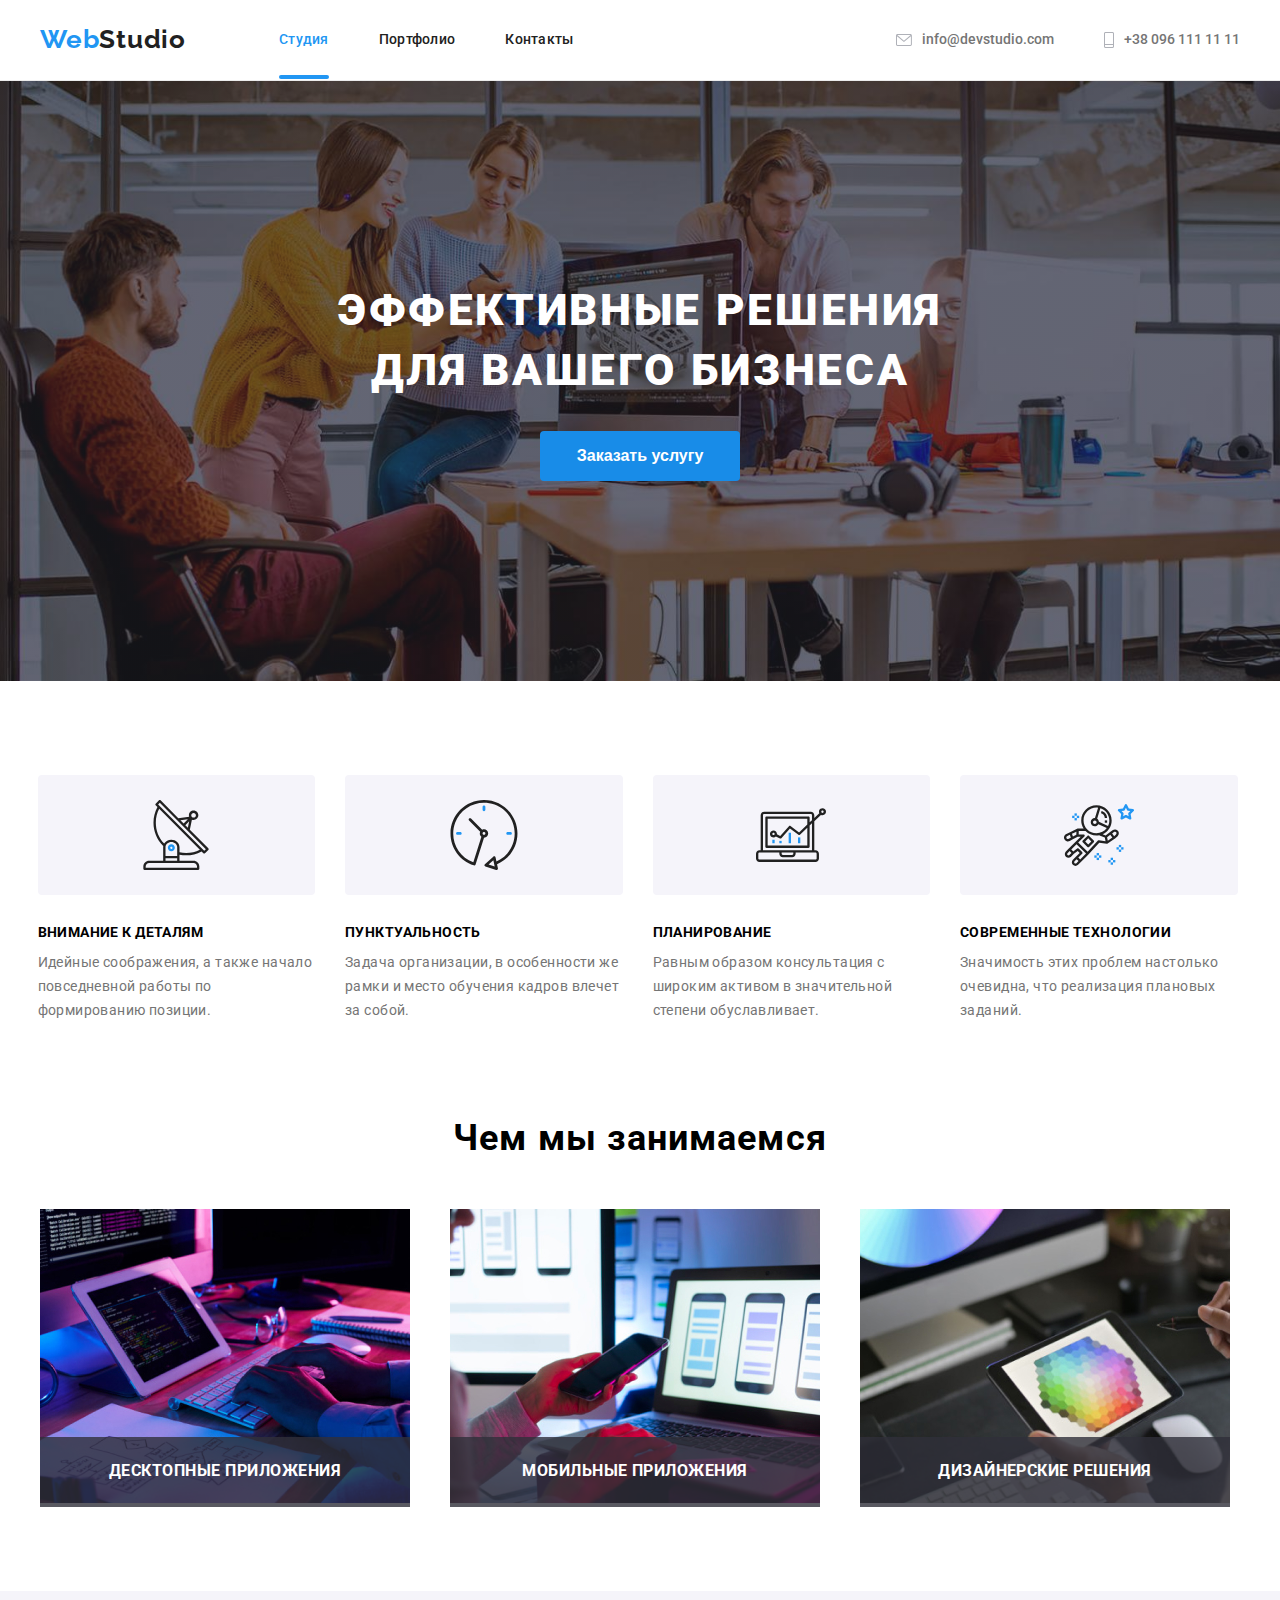
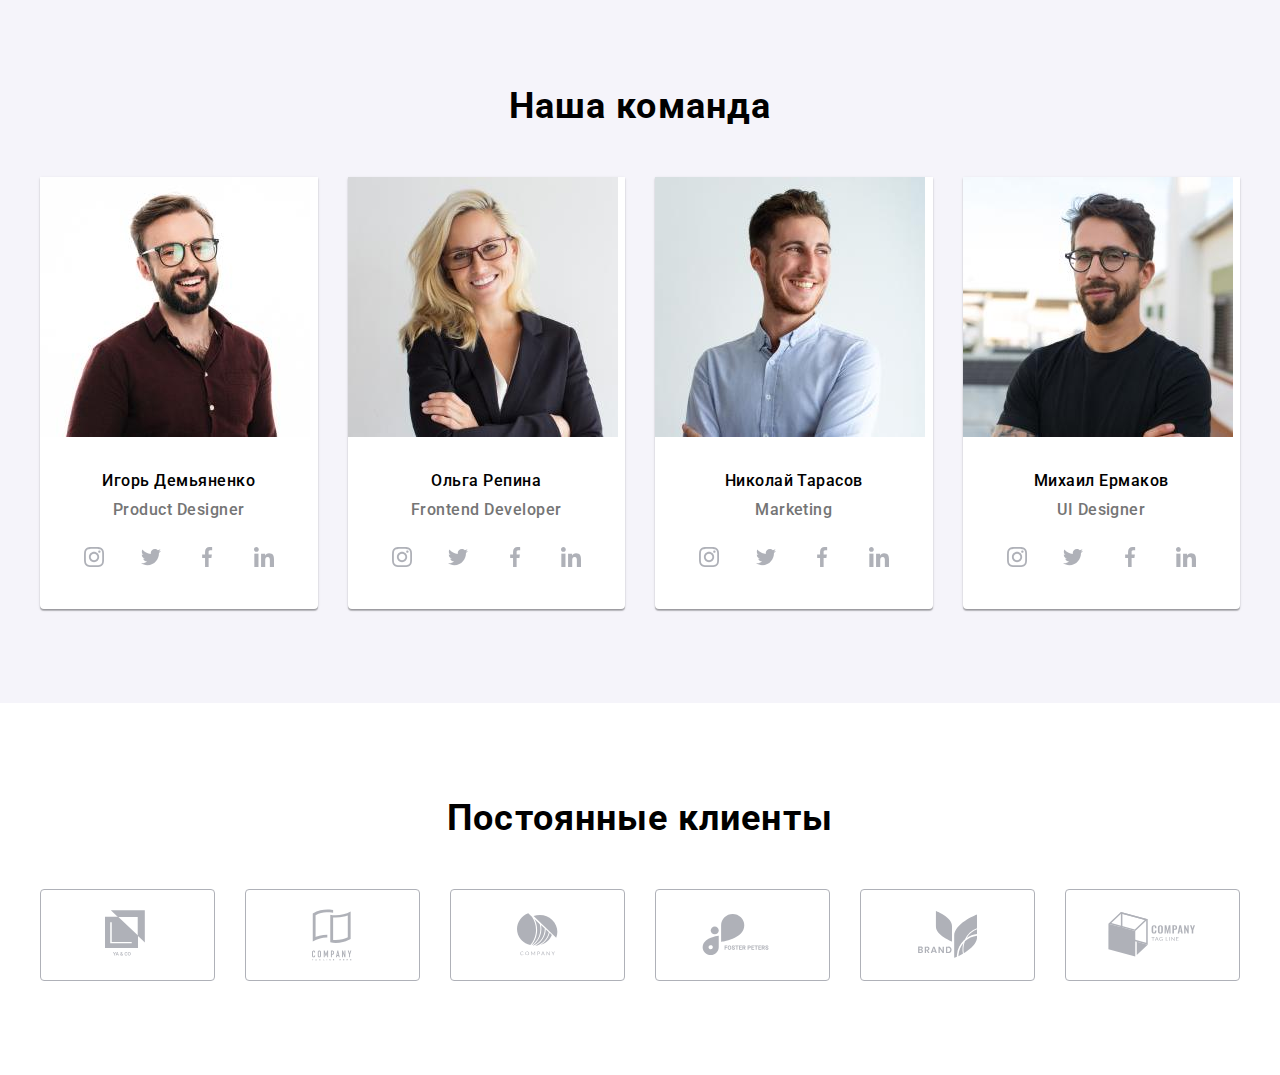
==== index.html @ 423fec13 "not lose what have done" ====
<!DOCTYPE html>
<html lang="ru">
<head>
    <meta charset="UTF-8">
    <meta http-equiv="X-UA-Compatible" content="IE=edge">
    <meta name="viewport" content="width=>, initial-scale=1.0">
    <link rel="preconnect" href="https://fonts.gstatic.com">
    <link href="https://fonts.googleapis.com/css2?family=Raleway:wght@700&family=Roboto:wght@400;500;700;900&display=swap" rel="stylesheet">
    <link rel="stylesheet" href="https://cdnjs.cloudflare.com/ajax/libs/modern-normalize/1.0.0/modern-normalize.min.css" integrity="sha512-ISS7cAi1PEhQ8jnbJpJZMd29NlhNj4AWYyLOSp2CE/CsHxTCu+r+t0D2yoJudVrd0/8fTVPUVDzY5Tvli75u/g==" crossorigin="anonymous" />
    <link rel="stylesheet" href="https://cdnjs.cloudflare.com/ajax/libs/animate.css/4.1.1/animate.min.css" />
    <link rel="stylesheet" href="./css/main.min.css">
    <title>Вебстудия</title>
</head>
<body>

    <!-- HEADER -->
    <header class="header">
        <div class="container">
        <nav class="navigation">
            <a lang="en" href="/" class="link navigation__logo animate__fadeInTopLeft">Web<span class="navigation__logo--header">Studio</span></a>
            <ul class="site-nav list">
        <li class="site-nav__item list"><a class="site-nav__link link site-nav__current" href="/index.html">Студия</a></li>
        <li class="site-nav__item list"><a class="site-nav__link link" href="./portfolio.html">Портфолио</a></li>
        <li class="site-nav__item list"><a class="site-nav__link link" href="/contacts">Контакты</a></li>
    </ul>

            <ul class="contact-nav">
            <li class="contact-nav__item list">
            <a class="contact-nav__link link" href="mailto:info@devstudio.com">
                <svg class="contact-nav__icon" width="16" height="12">
                    <use href="./images/sprite.svg#icon-envelope">
                    </use>
                </svg>
                info@devstudio.com</a>
        </li>
        <li class="contact-nav__item list">
            <a class="contact-nav__link link" href="tel:+380961111111">
                <svg class="contact-nav__icon" width="10px" height="16px">
                    <use href="./images/sprite.svg#icon-Vector">
                    </use>
                </svg>
                +38 096 111 11 11</a>
        </li>
    </ul>
    </nav>

<button type="button" class="burger-btn" data-menu-button>
    <svg class="burger-icon">
        <use href="./images/sprite.svg#icon-menu">
        </use>
    </svg>
</button>

    </div>
    <div class="mobile-menu" data-menu>
        <button type="button" class="mobile-menu__close-btn" data-menu-close>
            <svg class="mobile-menu__close-icon">
                <use href="./images/sprite.svg#icon-close">
                </use>
            </svg>
        </button>
        <ul class="mobile-menu__list list">
            <li class="mobile-menu__item">
                <a href="" class="mobile-menu__link link">Студия</a>
            </li>
            <li class="mobile-menu__item">
                <a href="" class="mobile-menu__link link">Портфолио</a>
            </li>
            <li class="mobile-menu__item">
                <a href="" class="mobile-menu__link link">Контакты</a>
            </li>     
        </ul>
    </div>
    </header>
    <!-- ==========END HEADER========== -->

<!-- MAIN SECTION -->
<main>
    <!-- HERO -->
    <section class="hero">
        <div class="container">
        <h1 class="hero__title">Эффективные решения для Вашего бизнеса</h1>
        <button type="button" class="button" data-modal-open>Заказать услугу</button>
    </div>
    </section>

        <!-- About -->
        <section class="about">
            <div class=container>
            <h2 class="visually-hidden">Наши преимущества</h2>
            <ul class="card-set list">
<li class="card-set__item">
    <div class="thumb">
        <svg width="70" height="70">
            <use href="./images/sprite.svg#icon-antenna-1"></use>
        </svg>
    </div>
                <h3 class="card-set__title">Внимание к деталям</h3>
                <p  class="card-set__text">Идейные соображения, а также начало повседневной работы по формированию позиции.</p>
</li>
<li class="card-set__item">
    <div class="thumb">
        <svg width="70" height="70">
            <use href="./images/sprite.svg#icon-clock-1"></use>
        </svg>
    </div>
    <h3 class="card-set__title">Пунктуальность</h3>
    <p  class="card-set__text">Задача организации, в особенности же рамки и место обучения кадров влечет за собой.</p>
</li>
<li class="card-set__item">
    <div class="thumb">
        <svg width="70" height="70">
            <use href="./images/sprite.svg#icon-diagram-1"></use>
        </svg>
    </div>
    <h3 class="card-set__title">Планирование</h3>
    <p  class="card-set__text">Равным образом консультация с широким активом в значительной степени обуславливает.</p>
</li>
<li class="card-set__item">
    <div class="thumb">
        <svg width="70" height="70">
            <use href="./images/sprite.svg#icon-astronaut-1"></use>
        </svg>
    </div>
    <h3 class="card-set__title">Современные технологии</h3>
    <p  class="card-set__text">Значимость этих проблем настолько очевидна, что реализация плановых заданий.</p>
</li>
            </ul>
            </div>
        </section>

<!-- OCCUPATIONS -->

        <section class="occupations">
            <div class="container">
            <h2 class="container__title">Чем мы занимаемся</h2>

            <ul class="card-set list">
                <li class="card-set__item--primary">
                    <div class="product-thumb">
            <img src="images/occupations/1.jpg" alt="Работа на клавиатуре" width ="370" height="294">
            <div class="lable">
            <h3 class="lable__title--job">десктопные приложения</h3>
        </div>    
        </div>
            </li>
            <li class="card-set__item--primary">
                <div class="product-thumb">
            <img src="images/occupations/2.jpg" alt="Работа с телефоном" width ="370" height="294">
            <div class="lable">
                <h3 class="lable__title--job">мобильные приложения</h3>
            </div>
            </div>
        </li>
            <li class="card-set__item--primary">
                <div class="product-thumb">
            <img src="images/occupations/3.jpg" alt="Работа на планшете" width ="370" height="294">
        <div class="lable">
            <h3 class="lable__title--job">дизайнерские решения</h3>
        </div>
        </div>
        </li>
                </ul>
                </div>
        </section>

        <section class="team">
            <div class="container team__container">
            <h2 class="container__title">Наша команда</h2>
            <ul class="card-set list">
                <li class="card-set__item card-set__item--direction">
                    <div class="card-image">
                    <picture>
                        <source srcset="./images/team/d_demyanenko@1x.jpg 1x,
                                         ./images/team/d_demyanenko@2x.jpg 2x"
                                         media="(min-width: 1200px)"/>
                        <source srcset="./images/team/t_demyanenko@1x.jpg 1x,
                                        ./images/team/t_demyanenko@2x.jpg 2x"
                                        media="(min-width: 768px)"/>
                        <source srcset="./images/team/m_demyanenko@1x.jpg 1x,
                        ./images/team/m_demyanenko@2x.jpg 2x"
                        media="(min-width: 480px)"/>
                        <img src="./images/team/m_demyanenko@1x.jpg" alt="Фото Игоря">
                        </picture>
                    </div>
                    <div class="name-card">
                    <h3 class="name-card__title">Игорь Демьяненко</h3>
                    <p class="name-card__text" lang="en">Product Designer</p>
                    <ul class="name-card__icons list">
                        <li class="link">
                            <a class="name-card__icon-link" href="">
                                <svg width="20" height="20">
                                    <use href="./images/sprite.svg#icon-instagram-2"></use>
                                </svg>
                            </a>
                        </li>
                        <li class="link">
                            <a class="name-card__icon-link" href="">
                                <svg width="20" height="20">
                                    <use href="./images/sprite.svg#icon-twitter-1"></use>
                                </svg>
                            </a>
                        </li>
                        <li class="link">
                            <a class="name-card__icon-link" href="">
                                <svg width="20" height="20">
                                    <use href="./images/sprite.svg#icon-facebook-1"></use>
                                </svg>
                            </a>
                        </li>
                        <li class="link">
                            <a class="name-card__icon-link" href="">
                                <svg width="20" height="20">
                                    <use href="./images/sprite.svg#icon-linkedin-1"></use>
                                </svg>
                            </a>
                        </li>
                    </ul>
                </div>
                </li>
                <li class="card-set__item card-set__item--direction">
                    <div class="card-image">
                        <picture>
                            <source srcset="./images/team/d_repina@1x.jpg 1x,
                                            ./images/team/d_repina@2x.jpg 2x"
                                            media="(min-width: 1200px)" />
                            <source srcset="./images/team/t_repina@1x.jpg 1x,
                                            ./images/team/t_repina@2x.jpg 2x"
                                            media="(min-width: 768px)" />
                            <source srcset="./images/team/m_repina@1x.jpg 1x,
                                            ./images/team/m_repina@2x.jpg 2x"
                                            media="(min-width: 480px)" />
                            <img src="./images/team/m_repina@1x.jpg" alt="Фото Ольги">
                        </picture>
                    </div>
                    <div class="name-card">
                    <h3 class="name-card__title">Ольга Репина</h3>
                    <p class="name-card__text" lang="en">Frontend Developer</p>
                    <ul class="name-card__icons list">
                        <li class="link">
                            <a class="name-card__icon-link" href="">
                                <svg width="20" height="20">
                                    <use href="./images/sprite.svg#icon-instagram-2"></use>
                                </svg>
                            </a>
                        </li>
                        <li class="link">
                            <a class="name-card__icon-link" href="">
                                <svg width="20" height="20">
                                    <use href="./images/sprite.svg#icon-twitter-1"></use>
                                </svg>
                            </a>
                        </li>
                        <li class="link">
                            <a class="name-card__icon-link" href="">
                                <svg width="20" height="20">
                                    <use href="./images/sprite.svg#icon-facebook-1"></use>
                                </svg>
                            </a>
                        </li>
                        <li class="link">
                            <a class="name-card__icon-link" href="">
                                <svg width="20" height="20">
                                    <use href="./images/sprite.svg#icon-linkedin-1"></use>
                                </svg>
                            </a>
                        </li>
                    </ul>
                </div>
                
                </li>
                <li class="card-set__item--direction">
                    <div class="card-image">
                        <picture>
                            <source srcset="./images/team/d_tarasov@1x.jpg 1x,
                                            ./images/team/d_tarasov@2x.jpg 2x" media="(min-width: 1200px)" />
                            <source srcset="./images/team/t_tarasov@1x.jpg 1x,
                                            ./images/team/t_tarasov@2x.jpg 2x" media="(min-width: 768px)" />
                            <source srcset="./images/team/m_tarasov@1x.jpg 1x,
                                            ./images/team/m_tarasov@2x.jpg 2x" media="(min-width: 480px)" />
                            <img src="./images/team/m_tarasov@1x.jpg" alt="Фото Игоря">
                        </picture>
                    </div>
                    <div class="name-card">
                    <h3 class="name-card__title">Николай Тарасов</h3>
                    <p class="name-card__text" lang="en">Marketing</p>
                    <ul class="name-card__icons list">
                        <li class="link">
                            <a class="name-card__icon-link" href="">
                                <svg width="20" height="20">
                                    <use href="./images/sprite.svg#icon-instagram-2"></use>
                                </svg>
                            </a>
                        </li>
                        <li class="link">
                            <a class="name-card__icon-link" href="">
                                <svg width="20" height="20">
                                    <use href="./images/sprite.svg#icon-twitter-1"></use>
                                </svg>
                            </a>
                        </li>
                        <li class="link">
                            <a class="name-card__icon-link" href="">
                                <svg width="20" height="20">
                                    <use href="./images/sprite.svg#icon-facebook-1"></use>
                                </svg>
                            </a>
                        </li>
                        <li class="link">
                            <a class="name-card__icon-link" href="">
                                <svg width="20" height="20">
                                    <use href="./images/sprite.svg#icon-linkedin-1"></use>
                                </svg>
                            </a>
                        </li>
                    </ul>
                </div>
                </li>
                <li class="card-set__item--direction">
                    <div class="card-image">
                        <picture>
                            <source srcset="./images/team/d_yermakov@1x.jpg 1x,
                                            ./images/team/d_yermakov@2x.jpg 2x" media="(min-width: 1200px)" />
                            <source srcset="./images/team/t_yermakov@1x.jpg 1x,
                                            ./images/team/t_yermakov@2x.jpg 2x" media="(min-width: 768px)" />
                            <source srcset="./images/team/m_yermakov@1x.jpg 1x,
                                            ./images/team/m_yermakov@2x.jpg 2x" media="(min-width: 480px)" />
                            <img src="./images/team/m_yermakov@1x.jpg" alt="Фото Игоря">
                        </picture>
                    </div>
                    <div class="name-card">
                    <h3 class="name-card__title">Михаил Ермаков</h3>
                    <p class="name-card__text" lang="en">UI Designer</p>
                    <ul class="name-card__icons list">
                        <li class="link">
                            <a class="name-card__icon-link" href="">
                                <svg width="20" height="20">
                                    <use href="./images/sprite.svg#icon-instagram-2"></use>
                                </svg>
                            </a>
                        </li>
                        <li class="link">
                            <a class="name-card__icon-link" href="">
                                <svg width="20" height="20">
                                    <use href="./images/sprite.svg#icon-twitter-1"></use>
                                </svg>
                            </a>
                        </li>
                        <li class="link">
                            <a class="name-card__icon-link" href="">
                                <svg width="20" height="20">
                                    <use href="./images/sprite.svg#icon-facebook-1"></use>
                                </svg>
                            </a>
                        </li>
                        <li class="link">
                            <a class="name-card__icon-link" href="">
                                <svg width="20" height="20">
                                    <use href="./images/sprite.svg#icon-linkedin-1"></use>
                                </svg>
                            </a>
                        </li>
                    </ul>
                </div>
                </li>
            </ul>
            </div>
        </section>

<!-- Постоянные клиенты -->
<section class="clients">
    <div class="container clients__container">
        <h2 class="container__title">Постоянные клиенты</h2>
        <ul class="card-set">
            <li class="card-set__clients-item list">
                <a class="card-set__icon-link link" href="">
                    <svg width="44" height="49">
                        <use href="./images/sprite.svg#icon-logo-1"></use>
                    </svg>
                </a>
            </li>
            <li class="card-set__clients-item list">
                <a class="card-set__icon-link link" href="">
                    <svg width="40" height="52">
                        <use href="./images/sprite.svg#icon-logo-2"></use>
                    </svg>
                </a>
            </li>
            <li class="card-set__clients-item list">
                <a class="card-set__icon-link link" href="">
                    <svg width="41" height="43">
                        <use href="./images/sprite.svg#icon-logo-3"></use>
                    </svg>
                </a>
            </li>
            <li class="card-set__clients-item list">
                <a class="card-set__icon-link link" href="">
                    <svg width="80" height="42">
                        <use href="./images/sprite.svg#icon-logo-4"></use>
                    </svg>
                </a>
            </li>
            <li class="card-set__clients-item list">
                <a class="card-set__icon-link link" href="">
                    <svg width="59" height="47">
                        <use href="./images/sprite.svg#icon-logo-5"></use>
                    </svg>
                </a>
            </li>
            <li class="card-set__clients-item list">
                <a class="card-set__icon-link link" href="">
                    <svg width="88" height="45">
                        <use href="./images/sprite.svg#icon-logo-6"></use>
                    </svg>
                </a>
            </li>
        </ul>
    </div>
</section>
</main>

<!-- <footer class="footer">
    <div class="container footer__container">
    <div class="footer__div">
    <a href="/" class="footer__logo link">Web<span class="footer__logo--accent">Studio</span></a>
    <address>
        <ul class="adress list">
    <li class=adress__item><a class="link adress__maps" href="https://goo.gl/maps/EXt77zxLW6M5btKt6" target="_blank" rel="noopener noreferrer">г. Киев, пр-т Леси Украинки, 26</a></li>
    <li class=adress__item><a class="link adress__link" href="mailto:info@devstudio.com">info@devstudio.com</a></li>
    <li class=adress__item><a class="link adress__link" href="tel:+380961111111">+38 096 111 11 11</a></li>
        </ul>
    </address>
</div>
<div class="footer-join">
    <h3 class="footer__text">Присоединяйтесь</h3>
    <ul class="footer-social list">
        <li class="footer-social__item link">
            <a class="footer-social__icon-link" href="">
                <svg width="20" height="20">
                    <use href="./images/sprite.svg#icon-instagram-2"></use>
                </svg>
            </a>
        </li>
        <li class="footer-social__item link">
            <a class="footer-social__icon-link" href="">
                <svg width="20" height="20">
                    <use href="./images/sprite.svg#icon-twitter-1"></use>
                </svg>
            </a>
        </li>
        <li class="footer-social__item link">
            <a class="footer-social__icon-link" href="">
                <svg width="20" height="20">
                    <use href="./images/sprite.svg#icon-facebook-1"></use>
                </svg>
            </a>
        </li>
        <li class="footer-social__item link">
            <a class="footer-social__icon-link" href="">
                <svg width="20" height="20">
                    <use href="./images/sprite.svg#icon-linkedin-1"></use>
                </svg>
            </a>
        </li>
    </ul>
</div>

<div class="sign">
    <h3 class="footer__text">Подпишитесь на рассылку</h3>
    <form class="form sign-form">
        <label class="sub-label">
        <input class="sub-label__input-footer" type="email" name="mail" id="mail" placeholder="E-mail">
        </label>
        <button type="submit" class="button button--sign">Подписаться
            <svg width="24" height="24" class="button__icon-send">
                <use href="./images/sprite.svg#icon-icon-send"></use>
            </svg>
        </button>
    </form>
</div>
</div>
</footer> -->

<!-- ФОРМА -->
<!-- <div class="backdrop is-hidden" data-modal>
    <div class="modal">
                            <button type="button" class="modal-close-btn" data-modal-close>
                <svg width="18" height="26">
                    <use href="./images/sprite.svg#icon-close-black-18dp-2-1"></use>
                </svg>
            </button>
        <form class="form js-order-form">
            <div class="contact-model">
            <h3 class="contact-model__title">Оставьте свои данные, мы вам перезвоним</h3>
            <div class="form-field">
                <label for="name" class="form-label">Имя</label>
                <div class="form-rel">
                    <input class="form-rel__input" type="text" name="name" id="name" autofocus required minlength="2" />
                    <svg class="form-rel__icon-label" width="18" height="18">
                        <use href="./images/sprite.svg#icon-person-black-18dp-1"></use>
                    </svg>
                </div>
            </div>
        
            <div class="form-field">
            <label for="tel" class="form-label">Телефон</label>
            <div class="form-rel">
                <input class="form-rel__input" type="tel" name="tel" id="tel" required
                    pattern="[0-9]{3} [0-9]{3} [0-9]{2} [0-9]{2}" title="012 123 12 12" />
                <svg class="form-rel__icon-label" width="18" height="18">
                    <use href="./images/sprite.svg#icon-phone-black-18dp-1"></use>
                </svg>
            </div>
            </div>

            <div class="form-field">
            <label for="email" class="form-label">Почта</label>
            <div class="form-rel">
                <input class="form-rel__input" type="email" name="mail" id="email" required />
                <svg class="form-rel__icon-label" width="18" height="18">
                    <use href="./images/sprite.svg#icon-email-black-18dp-1"></use>
                </svg>
            </div>
            </div>
        
        <div class="form-field">
            <label class="form-label" for="comment">Комментарий</label>
        <textarea class="form-field__comment" name="comment" id="comment" placeholder="Введите текст"></textarea>
        </div>
            </div>

            <div class="form-field">
    <label class="agreement-label" for="policy">
        <input class="agreement-label__checkbox" type="checkbox" name="policy" id="policy" value="conditions" />
        <span class="agreement-label__check-icon"></span>
        Соглашаюсь с рассылкой и принимаю
        <span class="contract">
            <a href="" class="contract-link">Условия договора</a></span>
    </label>
        </div>

            <button type="submit" class="button--send">Отправить</button>
                </form>
            </div>
</div>
<script src="./js/modal.js"></script> -->
<script src="./js/mobile-menu.js"></script>
</body>
</html>
---- css/main.min.css ----
:root{--main-font: 'Roboto', sans-serif;--secondary-font: 'Raleway', sans-serif;--accent-color: rgba(33, 150, 243, 1);--title-color: rgba(33, 33, 33, 1);--text-color: rgba(117, 117, 117, 1);--button-color: #188ce8;--background-color: #ffffff;--hero-color: #2f303a;--team-color: #f5f4fa;--footer-contakts-color: rgba(255, 255, 255, 0.6);--icons-main-color: #afb1b8;--active-color: #2196f3;--card-shadow: 0px 1px 3px rgba(0, 0, 0, 0.12),
    0px 1px 1px rgba(0, 0, 0, 0.14), 0px 2px 1px rgba(0, 0, 0, 0.2);--section-pt: 60px;--section-pb: 60px}.visually-hidden{position:absolute !important;clip:rect(1px 1px 1px 1px);clip:rect(1px, 1px, 1px, 1px);padding:0 !important;border:0 !important;height:1px !important;width:1px !important;overflow:hidden}body{font-family:var(--main-font);font-size:14px;font-weight:500;line-height:1.14;background-color:var(--background-color);margin:0}h1,h2,h3,h4,h5,h6,p{margin:0}ul,ol{margin:0;padding:0}img{max-width:100%}.list{list-style:none}.link{text-decoration:none;color:var(--title-color)}.adress{font-style:normal}.is-hidden{opacity:0;visibility:hidden;pointer-events:none}.container{width:100%;padding-left:15px;padding-right:15px}@media (min-width: 480px){.container{width:480px;margin:0 auto}}@media (min-width: 768px){.container{width:768px}}@media (min-width: 1200px){.container{width:1200px}}.icon-link{display:flex;justify-content:center;align-items:center;fill:var(--icons-main-color);transition:250ms cubic-bezier(0.4, 0, 0.2, 1)}@media screen and (max-width: 767px){.site-nav{display:none}.contact-nav{display:none}}@media screen and (min-width: 768px){.site-nav{display:flex;align-items:center;padding:0px}}.navigation{display:flex;align-items:center}.navigation__logo{margin-right:93px;animation-duration:3000ms;font-family:var(--secondary-font);font-size:26px;font-weight:700;line-height:1.19;letter-spacing:0.03em;text-align:left;color:var(--accent-color);padding-top:24px;padding-bottom:25px}.navigation__logo--header{color:var(--title-color)}.site-nav__item:not(:last-child){margin-right:50px}.site-nav__link{letter-spacing:0.02em;color:var(--title-color);transition:color 250ms cubic-bezier(0.4, 0, 0.2, 1);padding:32px 0px;position:relative}.site-nav__link:hover,.site-nav__link:focus{color:var(--accent-color)}.site-nav__link::after{content:'';position:absolute;display:block;transition:250ms cubic-bezier(0.4, 0, 0.2, 1);transform:scaleX(0);bottom:0;width:100%;height:4px;background-color:var(--active-color);border-radius:2px}.site-nav__link:hover::after{transform:scaleX(1)}.site-nav__link.site-nav__current::after{transform:scaleX(1)}.site-nav__current{color:var(--accent-color)}.contact-nav{display:none;margin-left:auto}@media screen and (min-width: 768px) and (max-width: 1199px){.contact-nav{display:flex;flex-direction:column;justify-content:center}}@media screen and (min-width: 1200px){.contact-nav{display:flex}}@media (max-width: 1199px){.contact-nav__item{padding:5px 0px;font-size:12px;line-height:1.16}}@media screen and (min-width: 1200px){.contact-nav__item:not(:last-child){margin-right:50px}}.contact-nav__item:hover .contact-nav__link,.contact-nav__item:focus .contact-nav__link{color:var(--accent-color);animation-name:heartBeat;animation-duration:2000ms;animation-timing-function:linear}.contact-nav__link{display:flex;align-items:center;fill:var(--icons-main-color);color:var(--text-color);transition:color 250ms cubic-bezier(0.4, 0, 0.2, 1),fill 250ms cubic-bezier(0.4, 0, 0.2, 1)}.contact-nav__link:focus,.contact-nav__link:hover{color:var(--accent-color);fill:var(--accent-color)}@media screen and (min-width: 1200px){.contact-nav__link{padding:32px 0px}}.contact-nav__icon{margin-right:10px}.card-set{display:flex;flex-wrap:wrap;margin-left:-30px;margin-top:-30px}.card-set__item{margin-left:30px;margin-top:30px}@media (min-width: 768px){.card-set__item{flex-basis:calc(100% / 2 - 30px)}}@media (min-width: 1200px){.card-set__item{flex-basis:calc(100% / 4 - 30px)}}.card-set__item--primary{flex-basis:calc(100% / 3 - 30px);margin-left:30px;margin-top:30px}.card-set__link{display:block;transition:box-shadow 250ms cubic-bezier(0.4, 0, 0.2, 1)}.card-set__link:hover,.card-set__link:focus{box-shadow:0px 1px 1px rgba(0,0,0,0.12),0px 4px 4px rgba(0,0,0,0.06),1px 4px 6px rgba(0,0,0,0.16)}.card-set__link:focus .animation__overlay,.card-set__link:hover .animation__overlay{opacity:1;transform:translateX(0)}.card-content{padding:20px 24px;border:1px solid #eeeeee;border-top:none}.card-content__title{font-weight:bold;font-size:18px;line-height:2;margin-bottom:4px}.card-content__text{font-size:16px;line-height:1.88;letter-spacing:0.03em;color:var(--text-color)}.animation{position:relative;overflow:hidden}.animation__overlay{position:absolute;transform:translateY(100%);top:0;padding:63px 23px;width:100%;height:100%;font-weight:normal;font-size:18px;line-height:1.56;letter-spacing:0.03em;color:var(--background-color);background-color:rgba(33,150,243,0.9);transition:transform 250ms cubic-bezier(0.4, 0, 0.2, 1);opacity:0}@media screen and (max-width: 767px){.header .container{display:flex;justify-content:space-between}.burger-btn,.mobile-menu__close-btn{background-color:transparent;border:none;padding:0}.mobile-menu__close-btn{position:absolute;top:10px;right:15px}.burger-icon{width:40px;height:40px}.mobile-menu__close-icon{width:40px;height:40px;fill:#000000}.mobile-menu{position:fixed;top:0;left:50%;width:100vw;max-width:480px;height:100vh;padding:48px 40px;background-color:#fff;transform:translateY(-100%) translateX(-50%);transition:transform 250ms linear}.is-open{transform:translateY(0) translateX(-50%)}}@media screen and (min-width: 768px){.burger-btn{display:none}.mobile-menu{display:none}}.header{border-bottom:1px solid #ececec}.hero{margin-left:auto;margin-right:auto;padding-top:118px;padding-bottom:118px;background-position:center;background-color:#2f303a;background-repeat:no-repeat;background-image:linear-gradient(rgba(47,48,58,0.4), rgba(47,48,58,0.4)),url("../images/hero/m_header_img@1x.jpg");background-size:cover}@media (min-device-pixel-ratio: 2), (-webkit-min-device-pixel-ratio: 2), (min-resolution: 192dpi), (min-resolution: 2dppx){.hero{background-image:linear-gradient(to left, rgba(47,48,58,0.4), rgba(47,48,58,0.4)),url("../images/hero/m_header_img@2x.jpg")}}@media (min-width: 768px){.hero{background-image:linear-gradient(to left, rgba(47,48,58,0.4), rgba(47,48,58,0.4)),url("../images/hero/t_header_img@2x.jpg")}}@media (min-width: 1200px){.hero{background-color:#c4c4c4;padding-top:200px;padding-bottom:200px;background-image:linear-gradient(to left rgba(47,48,58,0.4), rgba(47,48,58,0.4)),url("../images/hero/d_heaker@2x.jpg");background-repeat:no-repeat;background-size:cover;max-width:1600px;margin:0 auto}}.hero__title{margin-left:auto;margin-right:auto;margin-bottom:30px;max-width:360px;color:var(--background-color);font-weight:900;font-size:26px;line-height:1.6;text-align:center;letter-spacing:0.06em;text-transform:uppercase}@media (min-width: 1200px){.hero__title{font-size:44px;line-height:1.36;max-width:696px}}.button{border:0px;border-radius:4px;min-width:200px;padding-top:10px;padding-bottom:10px;font-weight:bold;font-size:16px;line-height:1.88;color:var(--background-color);background-color:var(--button-color);cursor:pointer;display:block;margin:0 auto;transition:background-color 250ms cubic-bezier(0.4, 0, 0.2, 1),color 250ms cubic-bezier(0.4, 0, 0.2, 1),filter 250ms cubic-bezier(0.4, 0, 0.2, 1)}.about{padding-top:var(--section-pt);padding-bottom:var(--section-pb);padding-left:15px;padding-right:20px}@media screen and (min-width: 1200px){.about{padding-top:94px;padding-bottom:47px}}.card-set__item{margin-left:30px;margin-top:30px}@media (min-width: 768px){.card-set__item{flex-basis:calc(100% / 2 - 30px)}}@media (min-width: 1200px){.card-set__item{flex-basis:calc(100% / 4 - 30px)}}.thumb{height:120px;background:var(--team-color);border-radius:4px;margin-bottom:30px;display:flex;justify-content:center;align-items:center;fill:var(--icons-main-color);transition:250ms cubic-bezier(0.4, 0, 0.2, 1)}.card-set__title{font-size:14px;font-weight:bold;line-height:1.14;letter-spacing:0.03em;text-transform:uppercase;margin-bottom:10px}@media (max-width: 768px){.card-set__title{text-align:center}}.card-set__text{font-size:14px;font-weight:400;line-height:1.71;letter-spacing:0.03em;color:var(--text-color)}.occupations{padding-top:47px;padding-bottom:84px}@media (max-width: 1199px){.occupations{display:none}}.container__title{font-size:28px;font-weight:700;line-height:1.17;letter-spacing:0.03em;text-align:center;margin-bottom:50px}@media (min-width: 1200px){.container__title{font-size:36px}}.card-set{display:flex;margin-left:-30px;margin-top:-30px;padding:0}.card-set__item--primary{flex-basis:calc(100% / 3 - 30px);margin-left:30px;margin-top:30px}.card-set__item--primary:focus .lable,.card-set__item--primary:hover .lable{transform:scaleY(1.1)}.product-thumb{position:relative}.lable{bottom:0;position:absolute;display:flex;align-items:center;justify-content:center;width:370px;height:70px;background:rgba(47,48,58,0.8)}.lable__title--job{font-weight:bold;letter-spacing:0.03em;text-transform:uppercase;color:var(--background-color)}.team{background-color:var(--team-color)}.team__container{padding-top:94px;padding-bottom:94px}.card-set__item--direction{margin-left:30px;margin-top:30px;background:#ffffff;box-shadow:0px 1px 3px rgba(0,0,0,0.12),0px 1px 1px rgba(0,0,0,0.14),0px 2px 1px rgba(0,0,0,0.2);border-radius:0px 0px 4px 4px}@media (min-width: 768px){.card-set__item--direction{flex-basis:calc(100% / 2 - 30px)}}@media (min-width: 1200px){.card-set__item--direction{flex-basis:calc(100% / 4 - 30px)}}.name-card__title{font-size:16px;font-weight:500;line-height:1.19;letter-spacing:0.03em;margin-bottom:10px}.name-card__text{font-size:16px;line-height:1.19;letter-spacing:0.03em;color:var(--text-color);margin-bottom:16px}.name-card{padding:30px 32px;text-align:center}.name-card__icon-link{display:flex;justify-content:center;align-items:center;fill:var(--icons-main-color);width:44px;height:44px;border-radius:50%;transition:fill 250ms cubic-bezier(0.4, 0, 0.2, 1),color 250ms cubic-bezier(0.4, 0, 0.2, 1),background-color 250ms cubic-bezier(0.4, 0, 0.2, 1)}.name-card__icon-link:hover,.name-card__icon-link:focus{background-color:var(--accent-color);fill:var(--background-color)}.name-card__icons{display:flex;justify-content:center}@media (min-width: 1200px){.name-card__icons{justify-content:space-between}}.clients__container{padding-top:94px;padding-bottom:94px}.card-set__clients-item{flex-basis:calc(100% / 2 - 30px);margin-left:30px;margin-top:30px;fill:#afb1b8}@media (min-width: 768px){.card-set__clients-item{flex-basis:calc(100% / 3 - 30px)}}@media (min-width: 1200px){.card-set__clients-item{flex-basis:calc(100% / 6 - 30px)}}.card-set__icon-link{display:flex;justify-content:center;align-items:center;fill:var(--icons-main-color);transition:250ms cubic-bezier(0.4, 0, 0.2, 1);height:90px;border:1px solid var(--icons-main-color);border-radius:4px;transition:250ms cubic-bezier(0.4, 0, 0.2, 1)}.card-set__icon-link:hover,.card-set__icon-link:focus{fill:var(--active-color);border:1px solid var(--active-color)}.footer{background-color:var(--hero-color);padding-top:60px;padding-bottom:60px;margin-left:auto;margin-right:auto}.footer__container{align-items:baseline;padding-top:0}@media (min-width: 1200px){.footer__container{display:flex}}@media (min-width: 768px){.footer__div{display:flex;justify-content:space-around;align-items:baseline}}@media (max-width: 1199px){.footer__div{margin-bottom:60px;text-align:center}}.footer__logo{margin-right:93px;animation-duration:3000ms;font-family:var(--secondary-font);font-size:26px;font-weight:700;line-height:1.19;letter-spacing:0.03em;text-align:left;color:var(--accent-color)}.footer__logo--accent{color:var(--background-color)}.adress{margin-top:20px}.adress__item{height:21px;line-height:1.5}.adress__item:not(:last-child){margin-bottom:9px}.adress__maps{font-size:14px;line-height:1.71;letter-spacing:0.03em;color:var(--background-color)}.adress__link{font-size:14px;line-height:1.71;letter-spacing:0.03em;color:var(--footer-contakts-color);transition:color 250ms cubic-bezier(0.4, 0, 0.2, 1)}.adress__link:hover,.adress__link:focus{color:var(--accent-color)}.footer-join{margin-left:70px;width:206px}.footer__text{margin-bottom:20px;font-family:Roboto;font-weight:700;font-size:14px;line-height:1.14;letter-spacing:0.03em;text-transform:uppercase;color:var(--background-color)}.footer-social{display:flex;justify-content:space-between}.footer-social__icon-link{display:flex;justify-content:center;align-items:center;width:44px;height:44px;border-radius:50%;background-color:rgba(255,255,255,0.1);fill:var(--background-color);transition:background-color 250ms cubic-bezier(0.4, 0, 0.2, 1)}.footer-social__icon-link:hover,.footer-social__icon-link:focus{background-color:var(--active-color)}.sign{display:block;margin-left:93px}.sign-form{display:flex}.sub-label{margin-right:12px;font-weight:normal;font-size:16px;line-height:1.25;letter-spacing:0.03em;color:rgba(255,255,255,0.6)}.sub-label__input-footer{width:358px;height:50px;padding-left:16px;color:var(--footer-contakts-color);background-color:#2f303a;border:1px solid rgba(255,255,255,0.3);filter:drop-shadow(0px 4px 4px rgba(0,0,0,0.15));border-radius:4px;transition:border-color 250ms cubic-bezier(0.4, 0, 0.2, 1)}.sub-label__input-footer:hover,.sub-label__input-footer:focus{border-color:var(--active-color);outline:none}.button--sign{margin:0px;width:200px;height:50px;padding:0;display:flex;align-items:center;justify-content:center;background-color:var(--active-color);color:var(--background-color);font-family:inherit;font-weight:bold;line-height:1.9;letter-spacing:0.06em;transition:background-color 250ms cubic-bezier(0.4, 0, 0.2, 1)}.button--sign:hover,.button--sign:focus{background-color:var(--button-color)}.button__icon-send{margin-left:10px}.backdrop{position:fixed;top:0;left:0;width:100vw;height:100vh;background-color:rgba(0,0,0,0.5);transition:250ms cubic-bezier(0.4, 0, 0.2, 1),opacity 250ms cubic-bezier(0.4, 0, 0.2, 1)}.modal{position:absolute;padding:40px;top:50%;left:50%;transform:translate(-50%, -50%);width:528px;height:580px;background-color:#ffffff;box-shadow:0px 1px 3px rgba(0,0,0,0.12),0px 1px 1px rgba(0,0,0,0.14),0px 2px 1px rgba(0,0,0,0.2);border-radius:4px}.modal-close-btn{position:absolute;display:flex;align-items:center;justify-content:center;top:8px;right:8px;border-radius:50%;border:1px solid rgba(0,0,0,0.1);background:transparent;cursor:pointer;width:30px;height:30px;background-color:var(--background-color);transition:fill 250ms cubic-bezier(0.4, 0, 0.2, 1)}.modal-close-btn:hover,.modal-close-btn:focus{fill:var(--active-color)}.contact-model{margin-bottom:20px}.contact-model__title{margin-bottom:12px;font-weight:bold;font-size:20px;line-height:1.15;text-align:center;letter-spacing:0.03em}.form-label{display:block;margin-bottom:4px;font-weight:normal;font-size:12px;line-height:1.16;letter-spacing:0.01em;color:#757575}.form-field{margin-bottom:10px}.form-rel{position:relative}.form-rel__input{width:100%;height:40px;border:1px solid rgba(33,33,33,0.2);padding-left:42px;border-radius:4px;outline:none;transition:border-color 250ms cubic-bezier(0.4, 0, 0.2, 1)}.form-rel__input:valid{border-color:#4caf50}.form-rel__input:hover+.form-rel__icon-label,.form-rel__input:hover,.form-rel__input:focus+.form-rel__icon-label,.form-rel__input:focus{fill:var(--active-color);border-color:var(--active-color)}.form-rel__icon-label{position:absolute;top:50%;left:12px;transform:translateY(-50%);transition:fill 250ms cubic-bezier(0.4, 0, 0.2, 1)}.form-field__comment{resize:none;padding:12px 16px;width:100%;height:120px;outline:none;border:1px solid rgba(33,33,33,0.2);border-radius:4px;transition:border-color 250ms cubic-bezier(0.4, 0, 0.2, 1)}.form-field__comment::placeholder{font-weight:normal;font-size:14px;line-height:1.16;letter-spacing:0.01em;color:rgba(117,117,117,0.5)}.form-field__comment:hover,.form-field__comment:focus{border-color:var(--active-color)}.agreement-label{display:flex;align-items:center;margin-bottom:30px;justify-content:space-evenly;font-weight:normal;font-size:14px;line-height:1.7;letter-spacing:0.03em;color:#757575}.agreement-label__checkbox{clip:rect(0 0 0 0);overflow:hidden;position:absolute}.agreement-label__checkbox:checked+.agreement-label__check-icon{background-color:var(--active-color);background-image:url(../images/icon-check.svg);background-size:contain;background-origin:border-box;border-color:var(--active-color)}.agreement-label__checkbox:focus+.agreement-label__check-icon{box-shadow:var(--card-shadow)}.agreement-label__check-icon{display:inline-block;width:16px;height:15px;background-image:url(../images/vector.svg)}.contract-link{color:var(--active-color)}.button--send{border:0px;border-radius:4px;min-width:200px;padding-top:10px;padding-bottom:10px;font-weight:bold;font-size:16px;line-height:1.88;color:var(--background-color);background-color:var(--button-color);cursor:pointer;display:block;margin:0 auto;transition:background-color 250ms cubic-bezier(0.4, 0, 0.2, 1),color 250ms cubic-bezier(0.4, 0, 0.2, 1),filter 250ms cubic-bezier(0.4, 0, 0.2, 1)}.examples{padding-top:94px;padding-bottom:94px}.button-set{display:flex;justify-content:center;margin-bottom:60px}.button-set__item{margin-right:8px}.button-filter{border-radius:4px;min-width:73px;padding-top:10px;padding-bottom:10px;font-size:16px;font-weight:500;line-height:1.62;letter-spacing:0.03em;text-align:center;border:none;display:block;padding-left:22px;padding-right:22px;transition:background-color 250ms cubic-bezier(0.4, 0, 0.2, 1),color 250ms cubic-bezier(0.4, 0, 0.2, 1),box-shadow 250ms cubic-bezier(0.4, 0, 0.2, 1)}body .button-filter:hover,body .button-filter:focus,body .button-filter:active{background-color:var(--button-color);color:var(--background-color);cursor:pointer;box-shadow:0px 2px 2px 0px rgba(0,0,0,0.12);box-shadow:0px 1px 2px 0px rgba(0,0,0,0.08);box-shadow:0px 3px 1px 0px rgba(0,0,0,0.1)}
/*# sourceMappingURL=main.min.css.map */
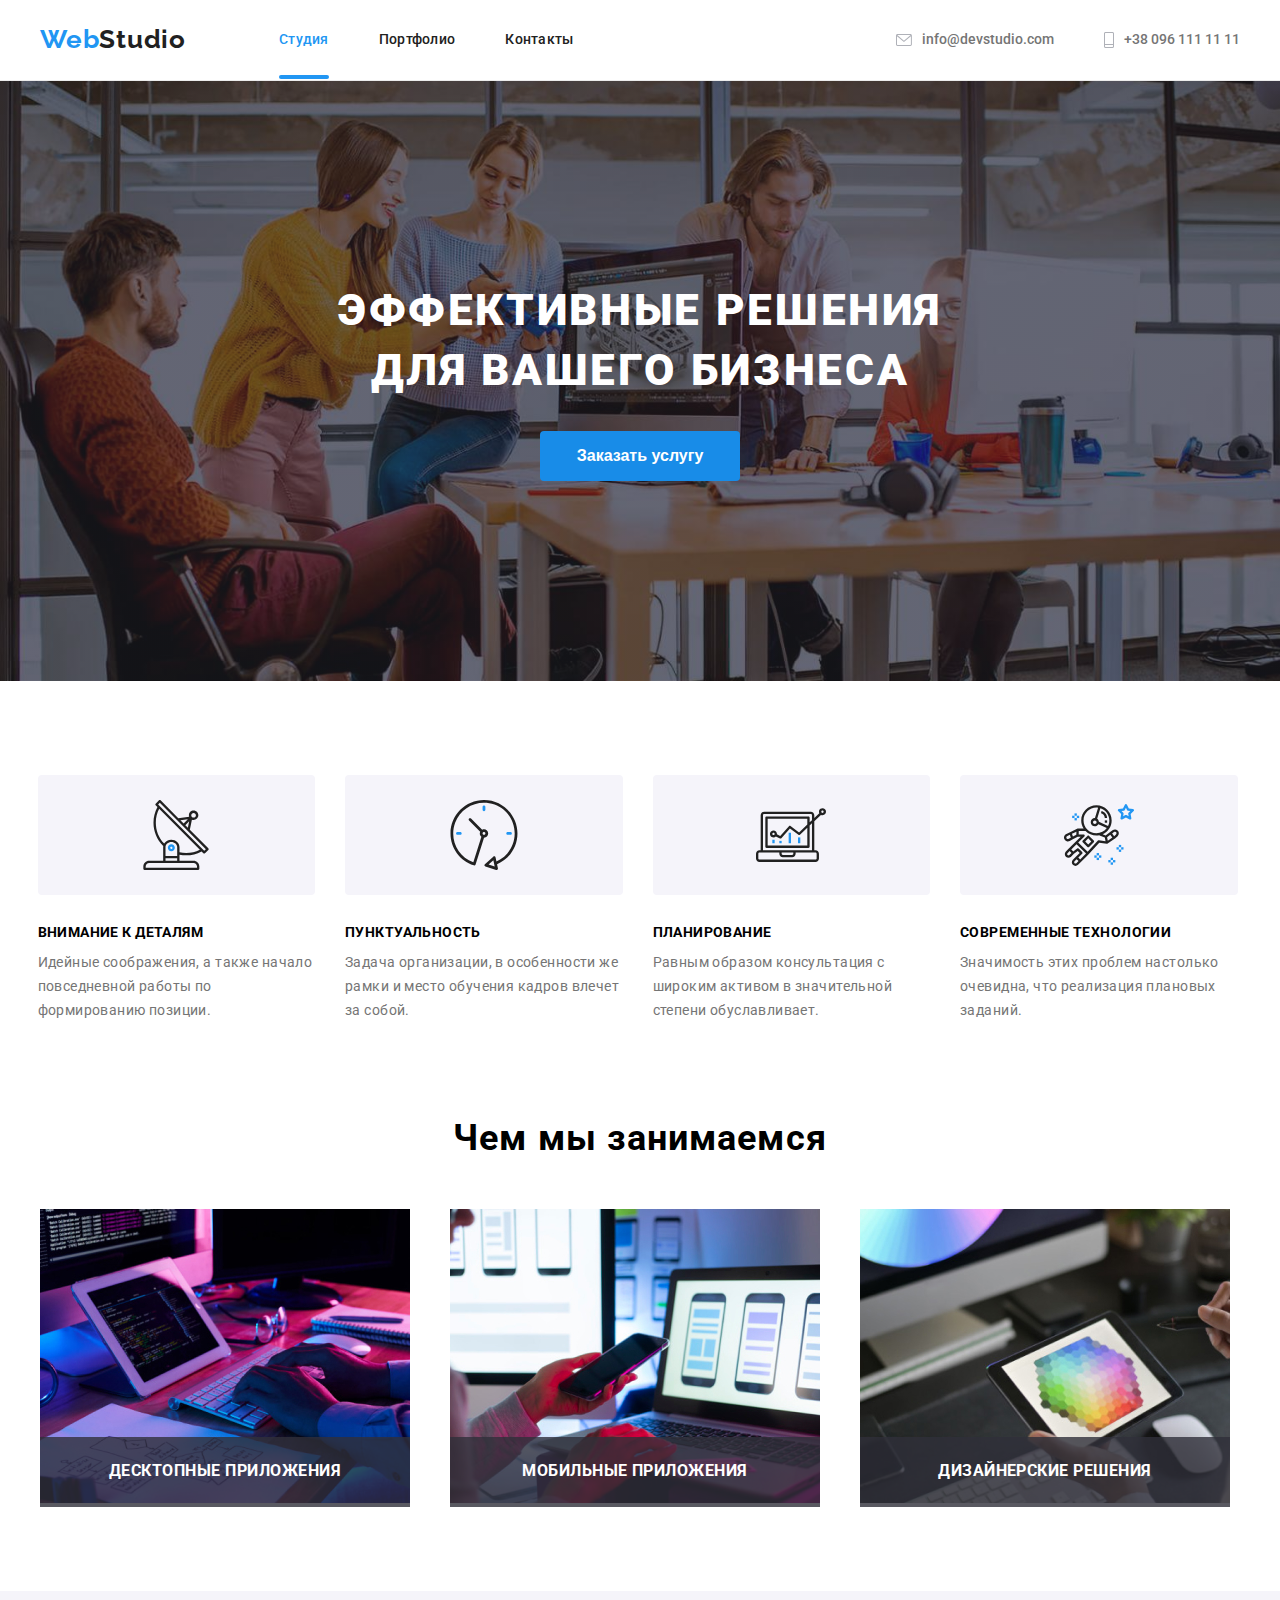
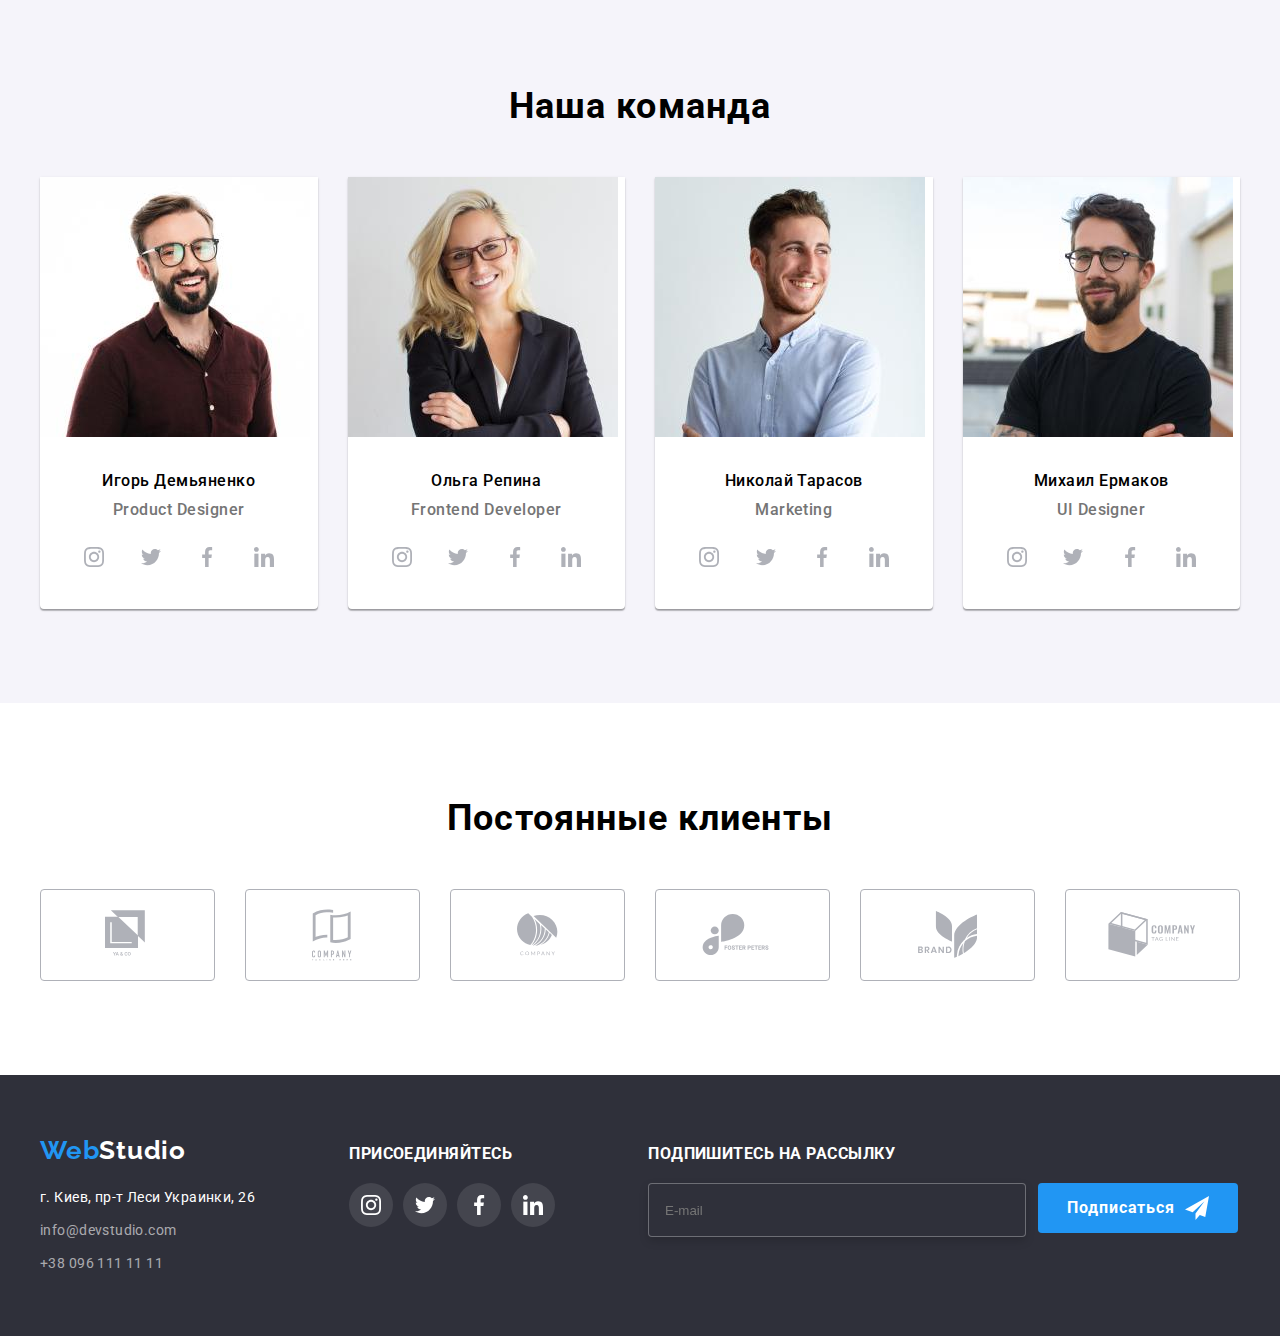
==== commit b796901c: "Studio finished" ====
--- a/index.html
+++ b/index.html
@@ -419,18 +419,19 @@
 </section>
 </main>
 
-<!-- <footer class="footer">
+<footer class="footer">
     <div class="container footer__container">
     <div class="footer__div">
-    <a href="/" class="footer__logo link">Web<span class="footer__logo--accent">Studio</span></a>
-    <address>
+    
+    <address class="footer__address">
+        <a href="/" class="footer__logo link">Web<span class="footer__logo--accent">Studio</span></a>
         <ul class="adress list">
     <li class=adress__item><a class="link adress__maps" href="https://goo.gl/maps/EXt77zxLW6M5btKt6" target="_blank" rel="noopener noreferrer">г. Киев, пр-т Леси Украинки, 26</a></li>
     <li class=adress__item><a class="link adress__link" href="mailto:info@devstudio.com">info@devstudio.com</a></li>
     <li class=adress__item><a class="link adress__link" href="tel:+380961111111">+38 096 111 11 11</a></li>
         </ul>
     </address>
-</div>
+
 <div class="footer-join">
     <h3 class="footer__text">Присоединяйтесь</h3>
     <ul class="footer-social list">
@@ -463,6 +464,7 @@
             </a>
         </li>
     </ul>
+</div>
 </div>
 
 <div class="sign">
@@ -479,7 +481,7 @@
     </form>
 </div>
 </div>
-</footer> -->
+</footer>
 
 <!-- ФОРМА -->
 <!-- <div class="backdrop is-hidden" data-modal>
--- a/css/main.min.css
+++ b/css/main.min.css
@@ -1,3 +1,3 @@
 :root{--main-font: 'Roboto', sans-serif;--secondary-font: 'Raleway', sans-serif;--accent-color: rgba(33, 150, 243, 1);--title-color: rgba(33, 33, 33, 1);--text-color: rgba(117, 117, 117, 1);--button-color: #188ce8;--background-color: #ffffff;--hero-color: #2f303a;--team-color: #f5f4fa;--footer-contakts-color: rgba(255, 255, 255, 0.6);--icons-main-color: #afb1b8;--active-color: #2196f3;--card-shadow: 0px 1px 3px rgba(0, 0, 0, 0.12),
-    0px 1px 1px rgba(0, 0, 0, 0.14), 0px 2px 1px rgba(0, 0, 0, 0.2);--section-pt: 60px;--section-pb: 60px}.visually-hidden{position:absolute !important;clip:rect(1px 1px 1px 1px);clip:rect(1px, 1px, 1px, 1px);padding:0 !important;border:0 !important;height:1px !important;width:1px !important;overflow:hidden}body{font-family:var(--main-font);font-size:14px;font-weight:500;line-height:1.14;background-color:var(--background-color);margin:0}h1,h2,h3,h4,h5,h6,p{margin:0}ul,ol{margin:0;padding:0}img{max-width:100%}.list{list-style:none}.link{text-decoration:none;color:var(--title-color)}.adress{font-style:normal}.is-hidden{opacity:0;visibility:hidden;pointer-events:none}.container{width:100%;padding-left:15px;padding-right:15px}@media (min-width: 480px){.container{width:480px;margin:0 auto}}@media (min-width: 768px){.container{width:768px}}@media (min-width: 1200px){.container{width:1200px}}.icon-link{display:flex;justify-content:center;align-items:center;fill:var(--icons-main-color);transition:250ms cubic-bezier(0.4, 0, 0.2, 1)}@media screen and (max-width: 767px){.site-nav{display:none}.contact-nav{display:none}}@media screen and (min-width: 768px){.site-nav{display:flex;align-items:center;padding:0px}}.navigation{display:flex;align-items:center}.navigation__logo{margin-right:93px;animation-duration:3000ms;font-family:var(--secondary-font);font-size:26px;font-weight:700;line-height:1.19;letter-spacing:0.03em;text-align:left;color:var(--accent-color);padding-top:24px;padding-bottom:25px}.navigation__logo--header{color:var(--title-color)}.site-nav__item:not(:last-child){margin-right:50px}.site-nav__link{letter-spacing:0.02em;color:var(--title-color);transition:color 250ms cubic-bezier(0.4, 0, 0.2, 1);padding:32px 0px;position:relative}.site-nav__link:hover,.site-nav__link:focus{color:var(--accent-color)}.site-nav__link::after{content:'';position:absolute;display:block;transition:250ms cubic-bezier(0.4, 0, 0.2, 1);transform:scaleX(0);bottom:0;width:100%;height:4px;background-color:var(--active-color);border-radius:2px}.site-nav__link:hover::after{transform:scaleX(1)}.site-nav__link.site-nav__current::after{transform:scaleX(1)}.site-nav__current{color:var(--accent-color)}.contact-nav{display:none;margin-left:auto}@media screen and (min-width: 768px) and (max-width: 1199px){.contact-nav{display:flex;flex-direction:column;justify-content:center}}@media screen and (min-width: 1200px){.contact-nav{display:flex}}@media (max-width: 1199px){.contact-nav__item{padding:5px 0px;font-size:12px;line-height:1.16}}@media screen and (min-width: 1200px){.contact-nav__item:not(:last-child){margin-right:50px}}.contact-nav__item:hover .contact-nav__link,.contact-nav__item:focus .contact-nav__link{color:var(--accent-color);animation-name:heartBeat;animation-duration:2000ms;animation-timing-function:linear}.contact-nav__link{display:flex;align-items:center;fill:var(--icons-main-color);color:var(--text-color);transition:color 250ms cubic-bezier(0.4, 0, 0.2, 1),fill 250ms cubic-bezier(0.4, 0, 0.2, 1)}.contact-nav__link:focus,.contact-nav__link:hover{color:var(--accent-color);fill:var(--accent-color)}@media screen and (min-width: 1200px){.contact-nav__link{padding:32px 0px}}.contact-nav__icon{margin-right:10px}.card-set{display:flex;flex-wrap:wrap;margin-left:-30px;margin-top:-30px}.card-set__item{margin-left:30px;margin-top:30px}@media (min-width: 768px){.card-set__item{flex-basis:calc(100% / 2 - 30px)}}@media (min-width: 1200px){.card-set__item{flex-basis:calc(100% / 4 - 30px)}}.card-set__item--primary{flex-basis:calc(100% / 3 - 30px);margin-left:30px;margin-top:30px}.card-set__link{display:block;transition:box-shadow 250ms cubic-bezier(0.4, 0, 0.2, 1)}.card-set__link:hover,.card-set__link:focus{box-shadow:0px 1px 1px rgba(0,0,0,0.12),0px 4px 4px rgba(0,0,0,0.06),1px 4px 6px rgba(0,0,0,0.16)}.card-set__link:focus .animation__overlay,.card-set__link:hover .animation__overlay{opacity:1;transform:translateX(0)}.card-content{padding:20px 24px;border:1px solid #eeeeee;border-top:none}.card-content__title{font-weight:bold;font-size:18px;line-height:2;margin-bottom:4px}.card-content__text{font-size:16px;line-height:1.88;letter-spacing:0.03em;color:var(--text-color)}.animation{position:relative;overflow:hidden}.animation__overlay{position:absolute;transform:translateY(100%);top:0;padding:63px 23px;width:100%;height:100%;font-weight:normal;font-size:18px;line-height:1.56;letter-spacing:0.03em;color:var(--background-color);background-color:rgba(33,150,243,0.9);transition:transform 250ms cubic-bezier(0.4, 0, 0.2, 1);opacity:0}@media screen and (max-width: 767px){.header .container{display:flex;justify-content:space-between}.burger-btn,.mobile-menu__close-btn{background-color:transparent;border:none;padding:0}.mobile-menu__close-btn{position:absolute;top:10px;right:15px}.burger-icon{width:40px;height:40px}.mobile-menu__close-icon{width:40px;height:40px;fill:#000000}.mobile-menu{position:fixed;top:0;left:50%;width:100vw;max-width:480px;height:100vh;padding:48px 40px;background-color:#fff;transform:translateY(-100%) translateX(-50%);transition:transform 250ms linear}.is-open{transform:translateY(0) translateX(-50%)}}@media screen and (min-width: 768px){.burger-btn{display:none}.mobile-menu{display:none}}.header{border-bottom:1px solid #ececec}.hero{margin-left:auto;margin-right:auto;padding-top:118px;padding-bottom:118px;background-position:center;background-color:#2f303a;background-repeat:no-repeat;background-image:linear-gradient(rgba(47,48,58,0.4), rgba(47,48,58,0.4)),url("../images/hero/m_header_img@1x.jpg");background-size:cover}@media (min-device-pixel-ratio: 2), (-webkit-min-device-pixel-ratio: 2), (min-resolution: 192dpi), (min-resolution: 2dppx){.hero{background-image:linear-gradient(to left, rgba(47,48,58,0.4), rgba(47,48,58,0.4)),url("../images/hero/m_header_img@2x.jpg")}}@media (min-width: 768px){.hero{background-image:linear-gradient(to left, rgba(47,48,58,0.4), rgba(47,48,58,0.4)),url("../images/hero/t_header_img@2x.jpg")}}@media (min-width: 1200px){.hero{background-color:#c4c4c4;padding-top:200px;padding-bottom:200px;background-image:linear-gradient(to left rgba(47,48,58,0.4), rgba(47,48,58,0.4)),url("../images/hero/d_heaker@2x.jpg");background-repeat:no-repeat;background-size:cover;max-width:1600px;margin:0 auto}}.hero__title{margin-left:auto;margin-right:auto;margin-bottom:30px;max-width:360px;color:var(--background-color);font-weight:900;font-size:26px;line-height:1.6;text-align:center;letter-spacing:0.06em;text-transform:uppercase}@media (min-width: 1200px){.hero__title{font-size:44px;line-height:1.36;max-width:696px}}.button{border:0px;border-radius:4px;min-width:200px;padding-top:10px;padding-bottom:10px;font-weight:bold;font-size:16px;line-height:1.88;color:var(--background-color);background-color:var(--button-color);cursor:pointer;display:block;margin:0 auto;transition:background-color 250ms cubic-bezier(0.4, 0, 0.2, 1),color 250ms cubic-bezier(0.4, 0, 0.2, 1),filter 250ms cubic-bezier(0.4, 0, 0.2, 1)}.about{padding-top:var(--section-pt);padding-bottom:var(--section-pb);padding-left:15px;padding-right:20px}@media screen and (min-width: 1200px){.about{padding-top:94px;padding-bottom:47px}}.card-set__item{margin-left:30px;margin-top:30px}@media (min-width: 768px){.card-set__item{flex-basis:calc(100% / 2 - 30px)}}@media (min-width: 1200px){.card-set__item{flex-basis:calc(100% / 4 - 30px)}}.thumb{height:120px;background:var(--team-color);border-radius:4px;margin-bottom:30px;display:flex;justify-content:center;align-items:center;fill:var(--icons-main-color);transition:250ms cubic-bezier(0.4, 0, 0.2, 1)}.card-set__title{font-size:14px;font-weight:bold;line-height:1.14;letter-spacing:0.03em;text-transform:uppercase;margin-bottom:10px}@media (max-width: 768px){.card-set__title{text-align:center}}.card-set__text{font-size:14px;font-weight:400;line-height:1.71;letter-spacing:0.03em;color:var(--text-color)}.occupations{padding-top:47px;padding-bottom:84px}@media (max-width: 1199px){.occupations{display:none}}.container__title{font-size:28px;font-weight:700;line-height:1.17;letter-spacing:0.03em;text-align:center;margin-bottom:50px}@media (min-width: 1200px){.container__title{font-size:36px}}.card-set{display:flex;margin-left:-30px;margin-top:-30px;padding:0}.card-set__item--primary{flex-basis:calc(100% / 3 - 30px);margin-left:30px;margin-top:30px}.card-set__item--primary:focus .lable,.card-set__item--primary:hover .lable{transform:scaleY(1.1)}.product-thumb{position:relative}.lable{bottom:0;position:absolute;display:flex;align-items:center;justify-content:center;width:370px;height:70px;background:rgba(47,48,58,0.8)}.lable__title--job{font-weight:bold;letter-spacing:0.03em;text-transform:uppercase;color:var(--background-color)}.team{background-color:var(--team-color)}.team__container{padding-top:94px;padding-bottom:94px}.card-set__item--direction{margin-left:30px;margin-top:30px;background:#ffffff;box-shadow:0px 1px 3px rgba(0,0,0,0.12),0px 1px 1px rgba(0,0,0,0.14),0px 2px 1px rgba(0,0,0,0.2);border-radius:0px 0px 4px 4px}@media (min-width: 768px){.card-set__item--direction{flex-basis:calc(100% / 2 - 30px)}}@media (min-width: 1200px){.card-set__item--direction{flex-basis:calc(100% / 4 - 30px)}}.name-card__title{font-size:16px;font-weight:500;line-height:1.19;letter-spacing:0.03em;margin-bottom:10px}.name-card__text{font-size:16px;line-height:1.19;letter-spacing:0.03em;color:var(--text-color);margin-bottom:16px}.name-card{padding:30px 32px;text-align:center}.name-card__icon-link{display:flex;justify-content:center;align-items:center;fill:var(--icons-main-color);width:44px;height:44px;border-radius:50%;transition:fill 250ms cubic-bezier(0.4, 0, 0.2, 1),color 250ms cubic-bezier(0.4, 0, 0.2, 1),background-color 250ms cubic-bezier(0.4, 0, 0.2, 1)}.name-card__icon-link:hover,.name-card__icon-link:focus{background-color:var(--accent-color);fill:var(--background-color)}.name-card__icons{display:flex;justify-content:center}@media (min-width: 1200px){.name-card__icons{justify-content:space-between}}.clients__container{padding-top:94px;padding-bottom:94px}.card-set__clients-item{flex-basis:calc(100% / 2 - 30px);margin-left:30px;margin-top:30px;fill:#afb1b8}@media (min-width: 768px){.card-set__clients-item{flex-basis:calc(100% / 3 - 30px)}}@media (min-width: 1200px){.card-set__clients-item{flex-basis:calc(100% / 6 - 30px)}}.card-set__icon-link{display:flex;justify-content:center;align-items:center;fill:var(--icons-main-color);transition:250ms cubic-bezier(0.4, 0, 0.2, 1);height:90px;border:1px solid var(--icons-main-color);border-radius:4px;transition:250ms cubic-bezier(0.4, 0, 0.2, 1)}.card-set__icon-link:hover,.card-set__icon-link:focus{fill:var(--active-color);border:1px solid var(--active-color)}.footer{background-color:var(--hero-color);padding-top:60px;padding-bottom:60px;margin-left:auto;margin-right:auto}.footer__container{align-items:baseline;padding-top:0}@media (min-width: 1200px){.footer__container{display:flex}}@media (min-width: 768px){.footer__div{display:flex;justify-content:space-around;align-items:baseline}}@media (max-width: 1199px){.footer__div{margin-bottom:60px;text-align:center}}.footer__logo{margin-right:93px;animation-duration:3000ms;font-family:var(--secondary-font);font-size:26px;font-weight:700;line-height:1.19;letter-spacing:0.03em;text-align:left;color:var(--accent-color)}.footer__logo--accent{color:var(--background-color)}.adress{margin-top:20px}.adress__item{height:21px;line-height:1.5}.adress__item:not(:last-child){margin-bottom:9px}.adress__maps{font-size:14px;line-height:1.71;letter-spacing:0.03em;color:var(--background-color)}.adress__link{font-size:14px;line-height:1.71;letter-spacing:0.03em;color:var(--footer-contakts-color);transition:color 250ms cubic-bezier(0.4, 0, 0.2, 1)}.adress__link:hover,.adress__link:focus{color:var(--accent-color)}.footer-join{margin-left:70px;width:206px}.footer__text{margin-bottom:20px;font-family:Roboto;font-weight:700;font-size:14px;line-height:1.14;letter-spacing:0.03em;text-transform:uppercase;color:var(--background-color)}.footer-social{display:flex;justify-content:space-between}.footer-social__icon-link{display:flex;justify-content:center;align-items:center;width:44px;height:44px;border-radius:50%;background-color:rgba(255,255,255,0.1);fill:var(--background-color);transition:background-color 250ms cubic-bezier(0.4, 0, 0.2, 1)}.footer-social__icon-link:hover,.footer-social__icon-link:focus{background-color:var(--active-color)}.sign{display:block;margin-left:93px}.sign-form{display:flex}.sub-label{margin-right:12px;font-weight:normal;font-size:16px;line-height:1.25;letter-spacing:0.03em;color:rgba(255,255,255,0.6)}.sub-label__input-footer{width:358px;height:50px;padding-left:16px;color:var(--footer-contakts-color);background-color:#2f303a;border:1px solid rgba(255,255,255,0.3);filter:drop-shadow(0px 4px 4px rgba(0,0,0,0.15));border-radius:4px;transition:border-color 250ms cubic-bezier(0.4, 0, 0.2, 1)}.sub-label__input-footer:hover,.sub-label__input-footer:focus{border-color:var(--active-color);outline:none}.button--sign{margin:0px;width:200px;height:50px;padding:0;display:flex;align-items:center;justify-content:center;background-color:var(--active-color);color:var(--background-color);font-family:inherit;font-weight:bold;line-height:1.9;letter-spacing:0.06em;transition:background-color 250ms cubic-bezier(0.4, 0, 0.2, 1)}.button--sign:hover,.button--sign:focus{background-color:var(--button-color)}.button__icon-send{margin-left:10px}.backdrop{position:fixed;top:0;left:0;width:100vw;height:100vh;background-color:rgba(0,0,0,0.5);transition:250ms cubic-bezier(0.4, 0, 0.2, 1),opacity 250ms cubic-bezier(0.4, 0, 0.2, 1)}.modal{position:absolute;padding:40px;top:50%;left:50%;transform:translate(-50%, -50%);width:528px;height:580px;background-color:#ffffff;box-shadow:0px 1px 3px rgba(0,0,0,0.12),0px 1px 1px rgba(0,0,0,0.14),0px 2px 1px rgba(0,0,0,0.2);border-radius:4px}.modal-close-btn{position:absolute;display:flex;align-items:center;justify-content:center;top:8px;right:8px;border-radius:50%;border:1px solid rgba(0,0,0,0.1);background:transparent;cursor:pointer;width:30px;height:30px;background-color:var(--background-color);transition:fill 250ms cubic-bezier(0.4, 0, 0.2, 1)}.modal-close-btn:hover,.modal-close-btn:focus{fill:var(--active-color)}.contact-model{margin-bottom:20px}.contact-model__title{margin-bottom:12px;font-weight:bold;font-size:20px;line-height:1.15;text-align:center;letter-spacing:0.03em}.form-label{display:block;margin-bottom:4px;font-weight:normal;font-size:12px;line-height:1.16;letter-spacing:0.01em;color:#757575}.form-field{margin-bottom:10px}.form-rel{position:relative}.form-rel__input{width:100%;height:40px;border:1px solid rgba(33,33,33,0.2);padding-left:42px;border-radius:4px;outline:none;transition:border-color 250ms cubic-bezier(0.4, 0, 0.2, 1)}.form-rel__input:valid{border-color:#4caf50}.form-rel__input:hover+.form-rel__icon-label,.form-rel__input:hover,.form-rel__input:focus+.form-rel__icon-label,.form-rel__input:focus{fill:var(--active-color);border-color:var(--active-color)}.form-rel__icon-label{position:absolute;top:50%;left:12px;transform:translateY(-50%);transition:fill 250ms cubic-bezier(0.4, 0, 0.2, 1)}.form-field__comment{resize:none;padding:12px 16px;width:100%;height:120px;outline:none;border:1px solid rgba(33,33,33,0.2);border-radius:4px;transition:border-color 250ms cubic-bezier(0.4, 0, 0.2, 1)}.form-field__comment::placeholder{font-weight:normal;font-size:14px;line-height:1.16;letter-spacing:0.01em;color:rgba(117,117,117,0.5)}.form-field__comment:hover,.form-field__comment:focus{border-color:var(--active-color)}.agreement-label{display:flex;align-items:center;margin-bottom:30px;justify-content:space-evenly;font-weight:normal;font-size:14px;line-height:1.7;letter-spacing:0.03em;color:#757575}.agreement-label__checkbox{clip:rect(0 0 0 0);overflow:hidden;position:absolute}.agreement-label__checkbox:checked+.agreement-label__check-icon{background-color:var(--active-color);background-image:url(../images/icon-check.svg);background-size:contain;background-origin:border-box;border-color:var(--active-color)}.agreement-label__checkbox:focus+.agreement-label__check-icon{box-shadow:var(--card-shadow)}.agreement-label__check-icon{display:inline-block;width:16px;height:15px;background-image:url(../images/vector.svg)}.contract-link{color:var(--active-color)}.button--send{border:0px;border-radius:4px;min-width:200px;padding-top:10px;padding-bottom:10px;font-weight:bold;font-size:16px;line-height:1.88;color:var(--background-color);background-color:var(--button-color);cursor:pointer;display:block;margin:0 auto;transition:background-color 250ms cubic-bezier(0.4, 0, 0.2, 1),color 250ms cubic-bezier(0.4, 0, 0.2, 1),filter 250ms cubic-bezier(0.4, 0, 0.2, 1)}.examples{padding-top:94px;padding-bottom:94px}.button-set{display:flex;justify-content:center;margin-bottom:60px}.button-set__item{margin-right:8px}.button-filter{border-radius:4px;min-width:73px;padding-top:10px;padding-bottom:10px;font-size:16px;font-weight:500;line-height:1.62;letter-spacing:0.03em;text-align:center;border:none;display:block;padding-left:22px;padding-right:22px;transition:background-color 250ms cubic-bezier(0.4, 0, 0.2, 1),color 250ms cubic-bezier(0.4, 0, 0.2, 1),box-shadow 250ms cubic-bezier(0.4, 0, 0.2, 1)}body .button-filter:hover,body .button-filter:focus,body .button-filter:active{background-color:var(--button-color);color:var(--background-color);cursor:pointer;box-shadow:0px 2px 2px 0px rgba(0,0,0,0.12);box-shadow:0px 1px 2px 0px rgba(0,0,0,0.08);box-shadow:0px 3px 1px 0px rgba(0,0,0,0.1)}
+    0px 1px 1px rgba(0, 0, 0, 0.14), 0px 2px 1px rgba(0, 0, 0, 0.2);--section-pt: 60px;--section-pb: 60px}.visually-hidden{position:absolute !important;clip:rect(1px 1px 1px 1px);clip:rect(1px, 1px, 1px, 1px);padding:0 !important;border:0 !important;height:1px !important;width:1px !important;overflow:hidden}body{font-family:var(--main-font);font-size:14px;font-weight:500;line-height:1.14;background-color:var(--background-color);margin:0}h1,h2,h3,h4,h5,h6,p{margin:0}ul,ol{margin:0;padding:0}img{max-width:100%}.list{list-style:none}.link{text-decoration:none;color:var(--title-color)}.adress{font-style:normal}.is-hidden{opacity:0;visibility:hidden;pointer-events:none}.container{width:100%;padding-left:15px;padding-right:15px}@media (min-width: 480px){.container{width:480px;margin:0 auto}}@media (min-width: 768px){.container{width:768px}}@media (min-width: 1200px){.container{width:1200px}}.icon-link{display:flex;justify-content:center;align-items:center;fill:var(--icons-main-color);transition:250ms cubic-bezier(0.4, 0, 0.2, 1)}@media screen and (max-width: 767px){.site-nav{display:none}.contact-nav{display:none}}@media screen and (min-width: 768px){.site-nav{display:flex;align-items:center;padding:0px}}.navigation{display:flex;align-items:center}.navigation__logo{margin-right:93px;animation-duration:3000ms;font-family:var(--secondary-font);font-size:26px;font-weight:700;line-height:1.19;letter-spacing:0.03em;text-align:left;color:var(--accent-color);padding-top:24px;padding-bottom:25px}.navigation__logo--header{color:var(--title-color)}.site-nav__item:not(:last-child){margin-right:50px}.site-nav__link{letter-spacing:0.02em;color:var(--title-color);transition:color 250ms cubic-bezier(0.4, 0, 0.2, 1);padding:32px 0px;position:relative}.site-nav__link:hover,.site-nav__link:focus{color:var(--accent-color)}.site-nav__link::after{content:'';position:absolute;display:block;transition:250ms cubic-bezier(0.4, 0, 0.2, 1);transform:scaleX(0);bottom:0;width:100%;height:4px;background-color:var(--active-color);border-radius:2px}.site-nav__link:hover::after{transform:scaleX(1)}.site-nav__link.site-nav__current::after{transform:scaleX(1)}.site-nav__current{color:var(--accent-color)}.contact-nav{display:none;margin-left:auto}@media screen and (min-width: 768px) and (max-width: 1199px){.contact-nav{display:flex;flex-direction:column;justify-content:center}}@media screen and (min-width: 1200px){.contact-nav{display:flex}}@media (max-width: 1199px){.contact-nav__item{padding:5px 0px;font-size:12px;line-height:1.16}}@media screen and (min-width: 1200px){.contact-nav__item:not(:last-child){margin-right:50px}}.contact-nav__item:hover .contact-nav__link,.contact-nav__item:focus .contact-nav__link{color:var(--accent-color);animation-name:heartBeat;animation-duration:2000ms;animation-timing-function:linear}.contact-nav__link{display:flex;align-items:center;fill:var(--icons-main-color);color:var(--text-color);transition:color 250ms cubic-bezier(0.4, 0, 0.2, 1),fill 250ms cubic-bezier(0.4, 0, 0.2, 1)}.contact-nav__link:focus,.contact-nav__link:hover{color:var(--accent-color);fill:var(--accent-color)}@media screen and (min-width: 1200px){.contact-nav__link{padding:32px 0px}}.contact-nav__icon{margin-right:10px}.card-set{display:flex;flex-wrap:wrap;margin-left:-30px;margin-top:-30px}.card-set__item{margin-left:30px;margin-top:30px}@media (min-width: 768px){.card-set__item{flex-basis:calc(100% / 2 - 30px)}}@media (min-width: 1200px){.card-set__item{flex-basis:calc(100% / 4 - 30px)}}.card-set__item--primary{flex-basis:calc(100% / 3 - 30px);margin-left:30px;margin-top:30px}.card-set__link{display:block;transition:box-shadow 250ms cubic-bezier(0.4, 0, 0.2, 1)}.card-set__link:hover,.card-set__link:focus{box-shadow:0px 1px 1px rgba(0,0,0,0.12),0px 4px 4px rgba(0,0,0,0.06),1px 4px 6px rgba(0,0,0,0.16)}.card-set__link:focus .animation__overlay,.card-set__link:hover .animation__overlay{opacity:1;transform:translateX(0)}.card-content{padding:20px 24px;border:1px solid #eeeeee;border-top:none}.card-content__title{font-weight:bold;font-size:18px;line-height:2;margin-bottom:4px}.card-content__text{font-size:16px;line-height:1.88;letter-spacing:0.03em;color:var(--text-color)}.animation{position:relative;overflow:hidden}.animation__overlay{position:absolute;transform:translateY(100%);top:0;padding:63px 23px;width:100%;height:100%;font-weight:normal;font-size:18px;line-height:1.56;letter-spacing:0.03em;color:var(--background-color);background-color:rgba(33,150,243,0.9);transition:transform 250ms cubic-bezier(0.4, 0, 0.2, 1);opacity:0}@media screen and (max-width: 767px){.header .container{display:flex;justify-content:space-between}.burger-btn,.mobile-menu__close-btn{background-color:transparent;border:none;padding:0}.mobile-menu__close-btn{position:absolute;top:10px;right:15px}.burger-icon{width:40px;height:40px}.mobile-menu__close-icon{width:40px;height:40px;fill:#000000}.mobile-menu{position:fixed;top:0;left:50%;width:100vw;max-width:480px;height:100vh;padding:48px 40px;background-color:#fff;transform:translateY(-100%) translateX(-50%);transition:transform 250ms linear}.is-open{transform:translateY(0) translateX(-50%)}}@media screen and (min-width: 768px){.burger-btn{display:none}.mobile-menu{display:none}}.header{border-bottom:1px solid #ececec}.hero{margin-left:auto;margin-right:auto;padding-top:118px;padding-bottom:118px;background-position:center;background-color:#2f303a;background-repeat:no-repeat;background-image:linear-gradient(rgba(47,48,58,0.4), rgba(47,48,58,0.4)),url("../images/hero/m_header_img@1x.jpg");background-size:cover}@media (min-device-pixel-ratio: 2), (-webkit-min-device-pixel-ratio: 2), (min-resolution: 192dpi), (min-resolution: 2dppx){.hero{background-image:linear-gradient(to left, rgba(47,48,58,0.4), rgba(47,48,58,0.4)),url("../images/hero/m_header_img@2x.jpg")}}@media (min-width: 768px){.hero{background-image:linear-gradient(to left, rgba(47,48,58,0.4), rgba(47,48,58,0.4)),url("../images/hero/t_header_img@2x.jpg")}}@media (min-width: 1200px){.hero{background-color:#c4c4c4;padding-top:200px;padding-bottom:200px;background-image:linear-gradient(to left rgba(47,48,58,0.4), rgba(47,48,58,0.4)),url("../images/hero/d_heaker@2x.jpg");background-repeat:no-repeat;background-size:cover;max-width:1600px;margin:0 auto}}.hero__title{margin-left:auto;margin-right:auto;margin-bottom:30px;max-width:360px;color:var(--background-color);font-weight:900;font-size:26px;line-height:1.6;text-align:center;letter-spacing:0.06em;text-transform:uppercase}@media (min-width: 1200px){.hero__title{font-size:44px;line-height:1.36;max-width:696px}}.button{border:0px;border-radius:4px;min-width:200px;padding-top:10px;padding-bottom:10px;font-weight:bold;font-size:16px;line-height:1.88;color:var(--background-color);background-color:var(--button-color);cursor:pointer;display:block;margin:0 auto;transition:background-color 250ms cubic-bezier(0.4, 0, 0.2, 1),color 250ms cubic-bezier(0.4, 0, 0.2, 1),filter 250ms cubic-bezier(0.4, 0, 0.2, 1)}.about{padding-top:var(--section-pt);padding-bottom:var(--section-pb);padding-left:15px;padding-right:20px}@media screen and (min-width: 1200px){.about{padding-top:94px;padding-bottom:47px}}.card-set__item{margin-left:30px;margin-top:30px}@media (min-width: 768px){.card-set__item{flex-basis:calc(100% / 2 - 30px)}}@media (min-width: 1200px){.card-set__item{flex-basis:calc(100% / 4 - 30px)}}.thumb{height:120px;background:var(--team-color);border-radius:4px;margin-bottom:30px;display:flex;justify-content:center;align-items:center;fill:var(--icons-main-color);transition:250ms cubic-bezier(0.4, 0, 0.2, 1)}.card-set__title{font-size:14px;font-weight:bold;line-height:1.14;letter-spacing:0.03em;text-transform:uppercase;margin-bottom:10px}@media (max-width: 768px){.card-set__title{text-align:center}}.card-set__text{font-size:14px;font-weight:400;line-height:1.71;letter-spacing:0.03em;color:var(--text-color)}.occupations{padding-top:47px;padding-bottom:84px}@media (max-width: 1199px){.occupations{display:none}}.container__title{font-size:28px;font-weight:700;line-height:1.17;letter-spacing:0.03em;text-align:center;margin-bottom:50px}@media (min-width: 1200px){.container__title{font-size:36px}}.card-set{display:flex;margin-left:-30px;margin-top:-30px;padding:0}.card-set__item--primary{flex-basis:calc(100% / 3 - 30px);margin-left:30px;margin-top:30px}.card-set__item--primary:focus .lable,.card-set__item--primary:hover .lable{transform:scaleY(1.1)}.product-thumb{position:relative}.lable{bottom:0;position:absolute;display:flex;align-items:center;justify-content:center;width:370px;height:70px;background:rgba(47,48,58,0.8)}.lable__title--job{font-weight:bold;letter-spacing:0.03em;text-transform:uppercase;color:var(--background-color)}.team{background-color:var(--team-color)}.team__container{padding-top:94px;padding-bottom:94px}.card-set__item--direction{margin-left:30px;margin-top:30px;background:#ffffff;box-shadow:0px 1px 3px rgba(0,0,0,0.12),0px 1px 1px rgba(0,0,0,0.14),0px 2px 1px rgba(0,0,0,0.2);border-radius:0px 0px 4px 4px}@media (min-width: 768px){.card-set__item--direction{flex-basis:calc(100% / 2 - 30px)}}@media (min-width: 1200px){.card-set__item--direction{flex-basis:calc(100% / 4 - 30px)}}.name-card__title{font-size:16px;font-weight:500;line-height:1.19;letter-spacing:0.03em;margin-bottom:10px}.name-card__text{font-size:16px;line-height:1.19;letter-spacing:0.03em;color:var(--text-color);margin-bottom:16px}.name-card{padding:30px 32px;text-align:center}.name-card__icon-link{display:flex;justify-content:center;align-items:center;fill:var(--icons-main-color);width:44px;height:44px;border-radius:50%;transition:fill 250ms cubic-bezier(0.4, 0, 0.2, 1),color 250ms cubic-bezier(0.4, 0, 0.2, 1),background-color 250ms cubic-bezier(0.4, 0, 0.2, 1)}.name-card__icon-link:hover,.name-card__icon-link:focus{background-color:var(--accent-color);fill:var(--background-color)}.name-card__icons{display:flex;justify-content:center}@media (min-width: 1200px){.name-card__icons{justify-content:space-between}}.clients__container{padding-top:94px;padding-bottom:94px}.card-set__clients-item{flex-basis:calc(100% / 2 - 30px);margin-left:30px;margin-top:30px;fill:#afb1b8}@media (min-width: 768px){.card-set__clients-item{flex-basis:calc(100% / 3 - 30px)}}@media (min-width: 1200px){.card-set__clients-item{flex-basis:calc(100% / 6 - 30px)}}.card-set__icon-link{display:flex;justify-content:center;align-items:center;fill:var(--icons-main-color);transition:250ms cubic-bezier(0.4, 0, 0.2, 1);height:90px;border:1px solid var(--icons-main-color);border-radius:4px;transition:250ms cubic-bezier(0.4, 0, 0.2, 1)}.card-set__icon-link:hover,.card-set__icon-link:focus{fill:var(--active-color);border:1px solid var(--active-color)}.footer{background-color:var(--hero-color);padding-top:60px;padding-bottom:60px;margin-left:auto;margin-right:auto}.footer__container{align-items:baseline;padding-top:0}@media (min-width: 1200px){.footer__container{display:flex}}@media (min-width: 768px){.footer__div{display:flex;justify-content:space-around;align-items:baseline}}@media (max-width: 1199px){.footer__div{margin-bottom:60px;text-align:center}}.footer__address{display:inline-block}@media (min-width: 768px){.footer__address{margin-right:70px}}@media (max-width: 767px){.footer__address{margin-bottom:60px}}.footer__logo{display:block;margin-bottom:20px;color:var(--accent-color);animation-duration:3000ms;font-family:var(--secondary-font);font-weight:700;font-style:normal;font-size:24px;line-height:1.16;letter-spacing:0.03em;text-decoration:none}@media (min-width: 1200px){.footer__logo{margin-right:93px;font-size:26px;line-height:1.19;text-align:left}}@media (max-width: 1199px){.footer__logo{text-align:center}}.footer__logo--accent{color:var(--background-color)}.adress{padding:0px;min-width:231px;font-style:normal;font-weight:normal;line-height:1.7;letter-spacing:0.03em}@media (max-width: 1199px){.adress{text-align:center}}.adress__item:not(:last-child){margin-bottom:9px}.adress__maps{font-size:14px;line-height:1.71;letter-spacing:0.03em;color:var(--background-color)}.adress__link{font-size:14px;line-height:1.71;letter-spacing:0.03em;color:var(--footer-contakts-color);transition:color 250ms cubic-bezier(0.4, 0, 0.2, 1)}.adress__link:hover,.adress__link:focus{color:var(--accent-color)}.footer-join{min-width:206px}@media (min-width: 1200px){.footer-join{margin-right:93px}}.footer__text{margin-bottom:20px;letter-spacing:0.03em;text-transform:uppercase;color:#ffffff}@media (max-width: 1199px){.footer__text{text-align:center}}.footer-social{display:flex;justify-content:center}@media (min-width: 1200px){.footer-social{justify-content:space-between}}.footer-social__item:not(:last-child){margin-right:10px}.footer-social__icon-link{display:flex;justify-content:center;align-items:center;width:44px;height:44px;border-radius:50%;background-color:rgba(255,255,255,0.1);fill:var(--background-color);transition:background-color 250ms cubic-bezier(0.4, 0, 0.2, 1)}.footer-social__icon-link:hover,.footer-social__icon-link:focus{background-color:var(--active-color)}.sign{display:block}@media (min-width: 1200px){.sign-form{display:flex}}.sub-label{display:block;font-weight:normal;font-size:16px;line-height:1.25;letter-spacing:0.03em;text-align:center;color:rgba(255,255,255,0.6)}@media (max-width: 1199px){.sub-label{margin-bottom:20px}}@media (min-width: 1200px){.sub-label{margin-right:12px}}.sub-label__input-footer{height:50px;width:100%;padding-left:16px;color:#757575;background-color:#2f303a;border:1px solid rgba(255,255,255,0.3);filter:drop-shadow(0px 4px 4px rgba(0,0,0,0.15));border-radius:4px;transition:border-color 250ms cubic-bezier(0.4, 0, 0.2, 1)}.sub-label__input-footer:hover,.sub-label__input-footer:focus{border-color:#2196f3;outline:none}@media (min-width: 768px) and (max-width: 1199px){.sub-label__input-footer{width:450px}}@media (min-width: 1200px){.sub-label__input-footer{width:358px}}.button--sign{width:200px;height:50px;padding:0;display:flex;align-items:center;justify-content:center;background-color:var(--active-color);color:var(--background-color);font-family:inherit;font-weight:bold;line-height:1.9;letter-spacing:0.06em;transition:background-color 250ms cubic-bezier(0.4, 0, 0.2, 1)}.button--sign:hover,.button--sign:focus{background-color:var(--button-color)}.button__icon-send{margin-left:10px}.backdrop{position:fixed;top:0;left:0;width:100vw;height:100vh;background-color:rgba(0,0,0,0.5);transition:250ms cubic-bezier(0.4, 0, 0.2, 1),opacity 250ms cubic-bezier(0.4, 0, 0.2, 1)}.modal{position:absolute;padding:40px;top:50%;left:50%;transform:translate(-50%, -50%);width:528px;height:580px;background-color:#ffffff;box-shadow:0px 1px 3px rgba(0,0,0,0.12),0px 1px 1px rgba(0,0,0,0.14),0px 2px 1px rgba(0,0,0,0.2);border-radius:4px}.modal-close-btn{position:absolute;display:flex;align-items:center;justify-content:center;top:8px;right:8px;border-radius:50%;border:1px solid rgba(0,0,0,0.1);background:transparent;cursor:pointer;width:30px;height:30px;background-color:var(--background-color);transition:fill 250ms cubic-bezier(0.4, 0, 0.2, 1)}.modal-close-btn:hover,.modal-close-btn:focus{fill:var(--active-color)}.contact-model{margin-bottom:20px}.contact-model__title{margin-bottom:12px;font-weight:bold;font-size:20px;line-height:1.15;text-align:center;letter-spacing:0.03em}.form-label{display:block;margin-bottom:4px;font-weight:normal;font-size:12px;line-height:1.16;letter-spacing:0.01em;color:#757575}.form-field{margin-bottom:10px}.form-rel{position:relative}.form-rel__input{width:100%;height:40px;border:1px solid rgba(33,33,33,0.2);padding-left:42px;border-radius:4px;outline:none;transition:border-color 250ms cubic-bezier(0.4, 0, 0.2, 1)}.form-rel__input:valid{border-color:#4caf50}.form-rel__input:hover+.form-rel__icon-label,.form-rel__input:hover,.form-rel__input:focus+.form-rel__icon-label,.form-rel__input:focus{fill:var(--active-color);border-color:var(--active-color)}.form-rel__icon-label{position:absolute;top:50%;left:12px;transform:translateY(-50%);transition:fill 250ms cubic-bezier(0.4, 0, 0.2, 1)}.form-field__comment{resize:none;padding:12px 16px;width:100%;height:120px;outline:none;border:1px solid rgba(33,33,33,0.2);border-radius:4px;transition:border-color 250ms cubic-bezier(0.4, 0, 0.2, 1)}.form-field__comment::placeholder{font-weight:normal;font-size:14px;line-height:1.16;letter-spacing:0.01em;color:rgba(117,117,117,0.5)}.form-field__comment:hover,.form-field__comment:focus{border-color:var(--active-color)}.agreement-label{display:flex;align-items:center;margin-bottom:30px;justify-content:space-evenly;font-weight:normal;font-size:14px;line-height:1.7;letter-spacing:0.03em;color:#757575}.agreement-label__checkbox{clip:rect(0 0 0 0);overflow:hidden;position:absolute}.agreement-label__checkbox:checked+.agreement-label__check-icon{background-color:var(--active-color);background-image:url(../images/icon-check.svg);background-size:contain;background-origin:border-box;border-color:var(--active-color)}.agreement-label__checkbox:focus+.agreement-label__check-icon{box-shadow:var(--card-shadow)}.agreement-label__check-icon{display:inline-block;width:16px;height:15px;background-image:url(../images/vector.svg)}.contract-link{color:var(--active-color)}.button--send{border:0px;border-radius:4px;min-width:200px;padding-top:10px;padding-bottom:10px;font-weight:bold;font-size:16px;line-height:1.88;color:var(--background-color);background-color:var(--button-color);cursor:pointer;display:block;margin:0 auto;transition:background-color 250ms cubic-bezier(0.4, 0, 0.2, 1),color 250ms cubic-bezier(0.4, 0, 0.2, 1),filter 250ms cubic-bezier(0.4, 0, 0.2, 1)}.examples{padding-top:94px;padding-bottom:94px}.button-set{display:flex;justify-content:center;margin-bottom:60px}.button-set__item{margin-right:8px}.button-filter{border-radius:4px;min-width:73px;padding-top:10px;padding-bottom:10px;font-size:16px;font-weight:500;line-height:1.62;letter-spacing:0.03em;text-align:center;border:none;display:block;padding-left:22px;padding-right:22px;transition:background-color 250ms cubic-bezier(0.4, 0, 0.2, 1),color 250ms cubic-bezier(0.4, 0, 0.2, 1),box-shadow 250ms cubic-bezier(0.4, 0, 0.2, 1)}body .button-filter:hover,body .button-filter:focus,body .button-filter:active{background-color:var(--button-color);color:var(--background-color);cursor:pointer;box-shadow:0px 2px 2px 0px rgba(0,0,0,0.12);box-shadow:0px 1px 2px 0px rgba(0,0,0,0.08);box-shadow:0px 3px 1px 0px rgba(0,0,0,0.1)}
 /*# sourceMappingURL=main.min.css.map */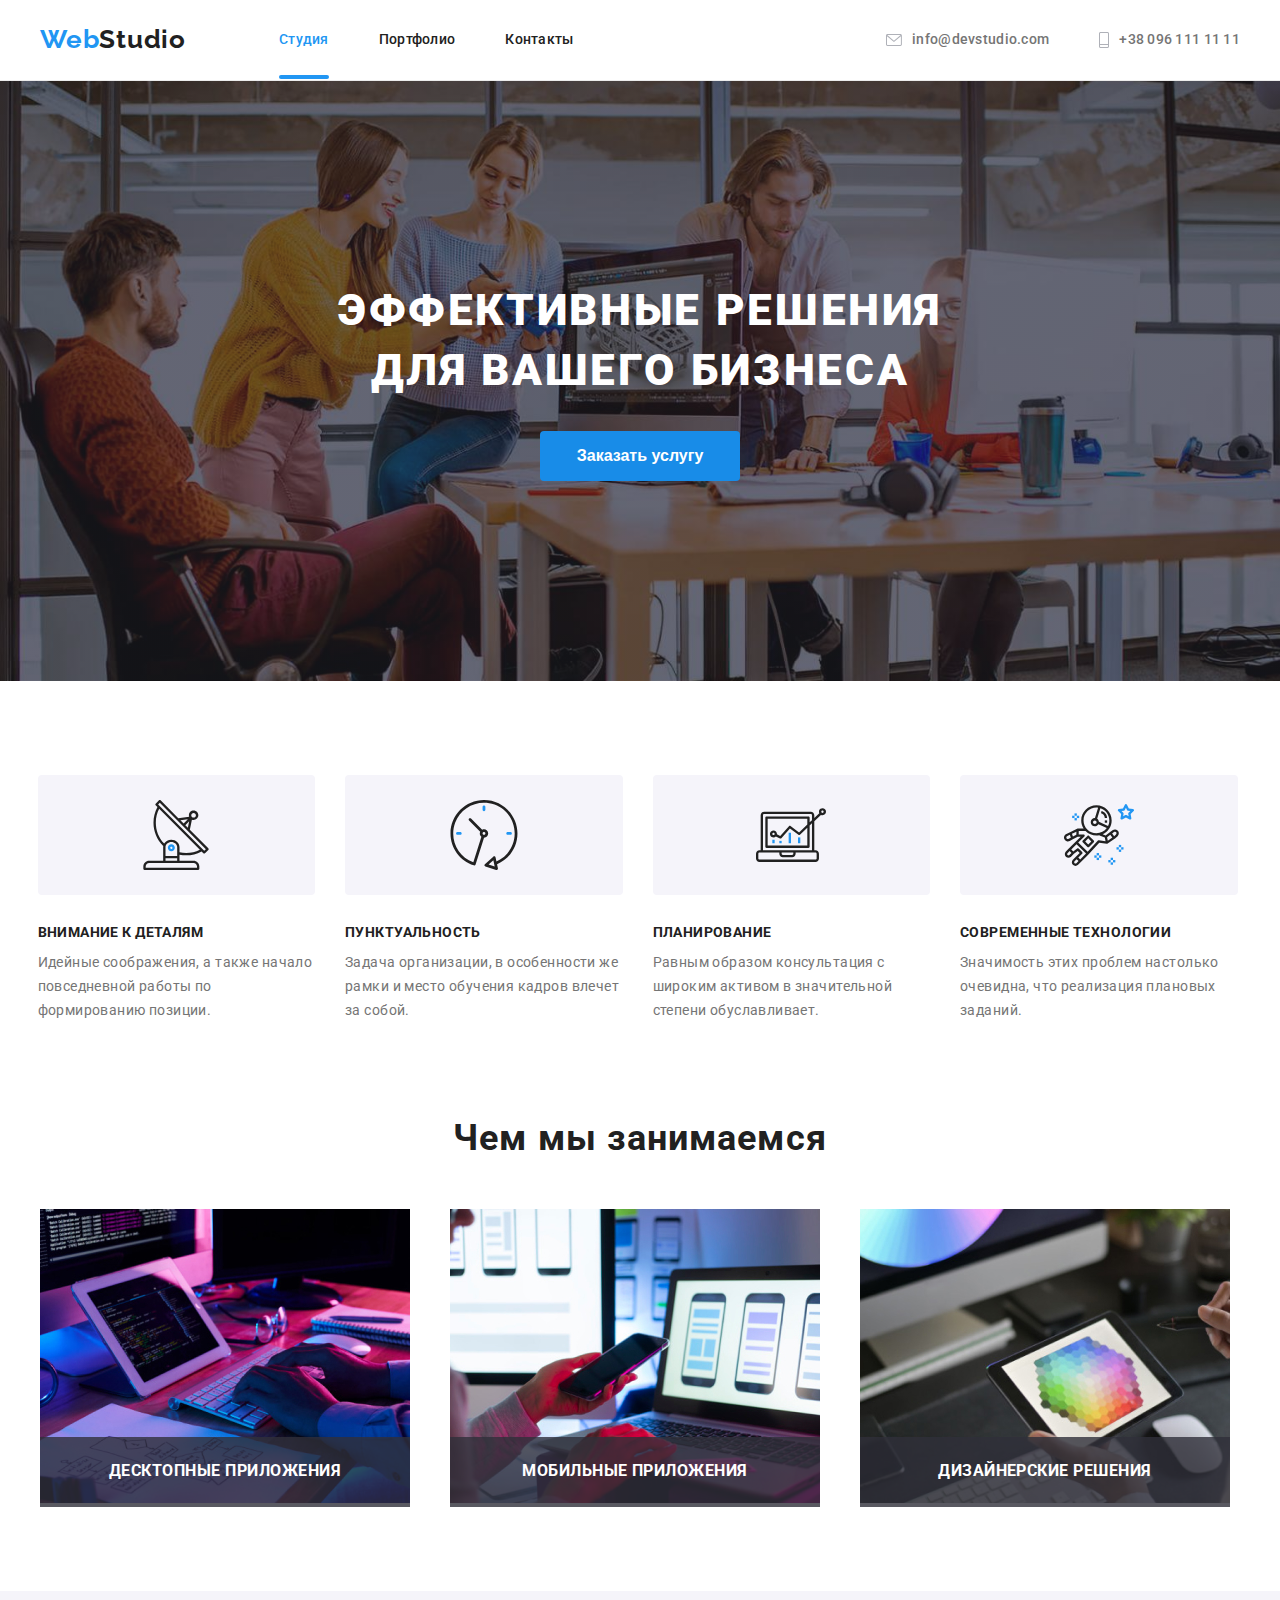
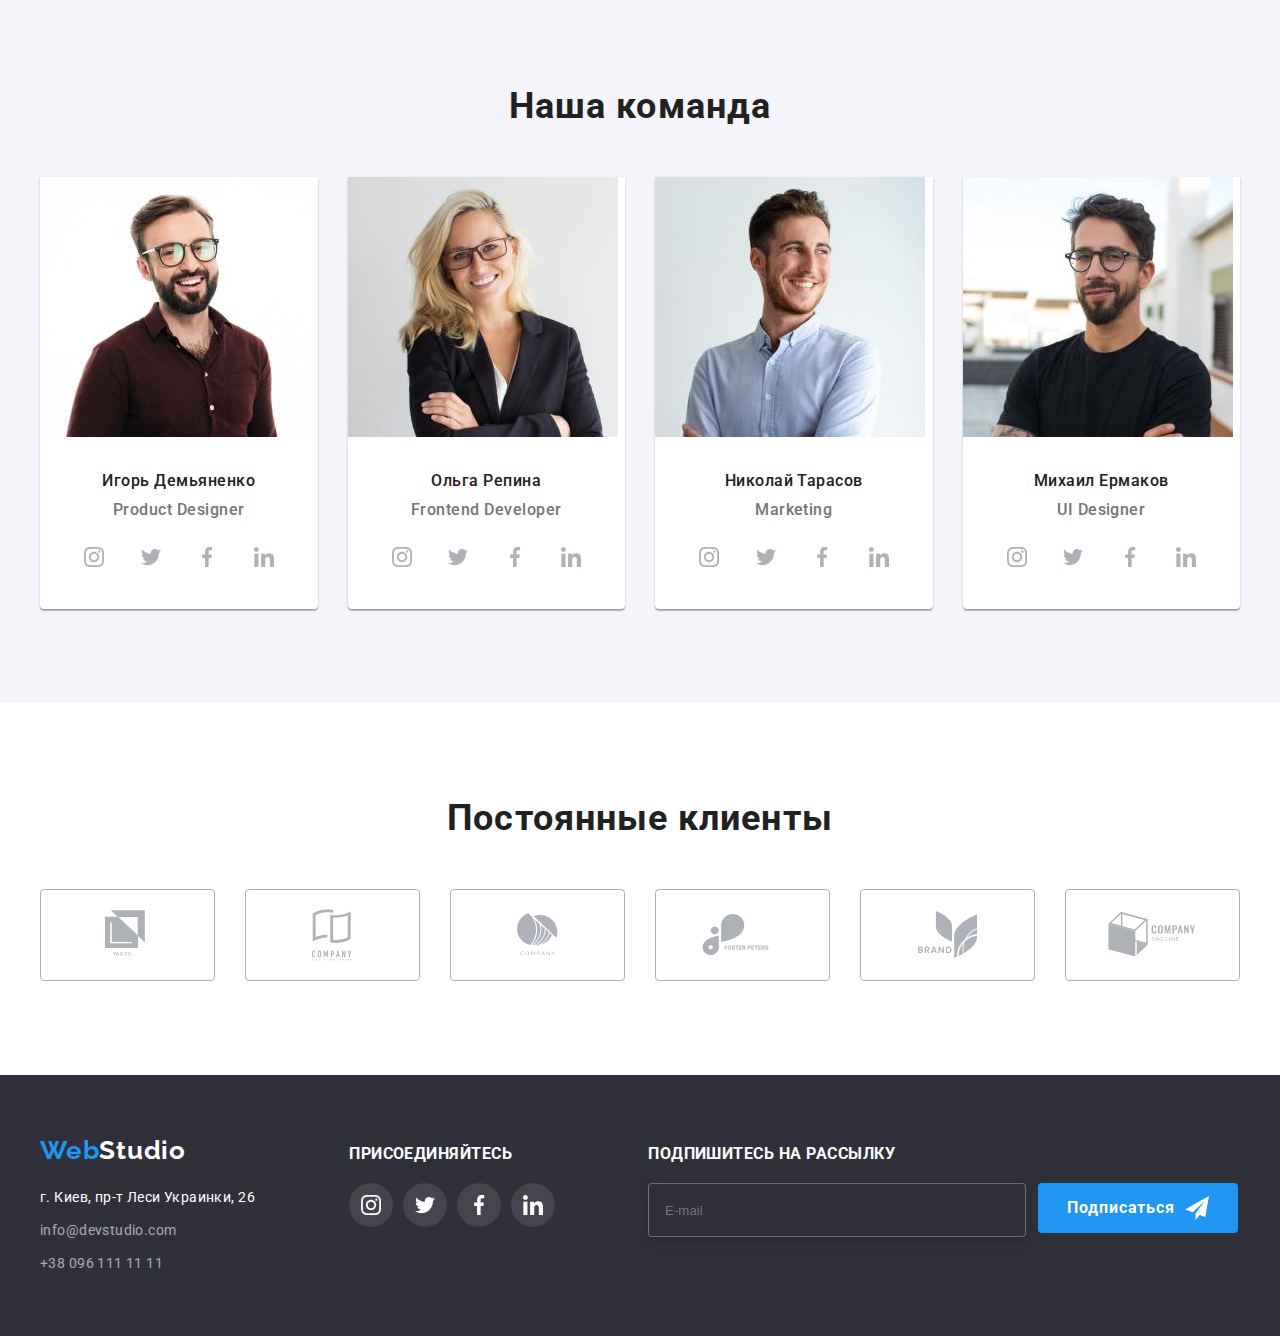
==== commit 6393091f: "Everything except Portfolio" ====
--- a/index.html
+++ b/index.html
@@ -51,6 +51,8 @@
     </svg>
 </button>
 
+
+
     </div>
     <div class="mobile-menu" data-menu>
         <button type="button" class="mobile-menu__close-btn" data-menu-close>
@@ -61,15 +63,44 @@
         </button>
         <ul class="mobile-menu__list list">
             <li class="mobile-menu__item">
-                <a href="" class="mobile-menu__link link">Студия</a>
+                <a href="" class="mobile-menu__link mobile-menu__current link">Студия</a>
             </li>
             <li class="mobile-menu__item">
-                <a href="" class="mobile-menu__link link">Портфолио</a>
+                <a href="./portfolio.html" class="mobile-menu__link link">Портфолио</a>
             </li>
             <li class="mobile-menu__item">
                 <a href="" class="mobile-menu__link link">Контакты</a>
             </li>     
         </ul>
+
+<div class="mobile-contacts">
+    <ul class="mobile-contacts__list list">
+        <li class="mobile-contacts__item">
+            <a href="tel:+380961111111" class="mobile-contacts__link--tel">
+                +38 096 111 11 11</a>
+        </li>
+        <li class="mobile-contacts__item">
+            <a href="mailto:info@devstudio.com" class="mobile-contacts__link--mail">info@devstudio.com</a>
+        </li>
+    </ul>
+
+    <ul class="mobile-social list">
+        <li class="mobile-social__item">
+            <a href="" class="mobile-social__link">Instagram</a>
+        </li>
+        <li class="mobile-social__item">
+            <a href="" class="mobile-social__link">Twitter</a>
+        </li>
+        <li class="mobile-social__item">
+            <a href="" class="mobile-social__link">Facebook</a>
+        </li>
+        <li class="mobile-social__item">
+            <a href="" class="mobile-social__link">LinkedIn</a>
+        </li>
+    </ul>
+</div>
+</div>
+
     </div>
     </header>
     <!-- ==========END HEADER========== -->
@@ -484,7 +515,7 @@
 </footer>
 
 <!-- ФОРМА -->
-<!-- <div class="backdrop is-hidden" data-modal>
+<div class="backdrop is-hidden" data-modal>
     <div class="modal">
                             <button type="button" class="modal-close-btn" data-modal-close>
                 <svg width="18" height="26">
@@ -545,7 +576,7 @@
                 </form>
             </div>
 </div>
-<script src="./js/modal.js"></script> -->
+<script src="./js/modal.js"></script>
 <script src="./js/mobile-menu.js"></script>
 </body>
 </html>--- a/css/main.min.css
+++ b/css/main.min.css
@@ -1,3 +1,3 @@
 :root{--main-font: 'Roboto', sans-serif;--secondary-font: 'Raleway', sans-serif;--accent-color: rgba(33, 150, 243, 1);--title-color: rgba(33, 33, 33, 1);--text-color: rgba(117, 117, 117, 1);--button-color: #188ce8;--background-color: #ffffff;--hero-color: #2f303a;--team-color: #f5f4fa;--footer-contakts-color: rgba(255, 255, 255, 0.6);--icons-main-color: #afb1b8;--active-color: #2196f3;--card-shadow: 0px 1px 3px rgba(0, 0, 0, 0.12),
-    0px 1px 1px rgba(0, 0, 0, 0.14), 0px 2px 1px rgba(0, 0, 0, 0.2);--section-pt: 60px;--section-pb: 60px}.visually-hidden{position:absolute !important;clip:rect(1px 1px 1px 1px);clip:rect(1px, 1px, 1px, 1px);padding:0 !important;border:0 !important;height:1px !important;width:1px !important;overflow:hidden}body{font-family:var(--main-font);font-size:14px;font-weight:500;line-height:1.14;background-color:var(--background-color);margin:0}h1,h2,h3,h4,h5,h6,p{margin:0}ul,ol{margin:0;padding:0}img{max-width:100%}.list{list-style:none}.link{text-decoration:none;color:var(--title-color)}.adress{font-style:normal}.is-hidden{opacity:0;visibility:hidden;pointer-events:none}.container{width:100%;padding-left:15px;padding-right:15px}@media (min-width: 480px){.container{width:480px;margin:0 auto}}@media (min-width: 768px){.container{width:768px}}@media (min-width: 1200px){.container{width:1200px}}.icon-link{display:flex;justify-content:center;align-items:center;fill:var(--icons-main-color);transition:250ms cubic-bezier(0.4, 0, 0.2, 1)}@media screen and (max-width: 767px){.site-nav{display:none}.contact-nav{display:none}}@media screen and (min-width: 768px){.site-nav{display:flex;align-items:center;padding:0px}}.navigation{display:flex;align-items:center}.navigation__logo{margin-right:93px;animation-duration:3000ms;font-family:var(--secondary-font);font-size:26px;font-weight:700;line-height:1.19;letter-spacing:0.03em;text-align:left;color:var(--accent-color);padding-top:24px;padding-bottom:25px}.navigation__logo--header{color:var(--title-color)}.site-nav__item:not(:last-child){margin-right:50px}.site-nav__link{letter-spacing:0.02em;color:var(--title-color);transition:color 250ms cubic-bezier(0.4, 0, 0.2, 1);padding:32px 0px;position:relative}.site-nav__link:hover,.site-nav__link:focus{color:var(--accent-color)}.site-nav__link::after{content:'';position:absolute;display:block;transition:250ms cubic-bezier(0.4, 0, 0.2, 1);transform:scaleX(0);bottom:0;width:100%;height:4px;background-color:var(--active-color);border-radius:2px}.site-nav__link:hover::after{transform:scaleX(1)}.site-nav__link.site-nav__current::after{transform:scaleX(1)}.site-nav__current{color:var(--accent-color)}.contact-nav{display:none;margin-left:auto}@media screen and (min-width: 768px) and (max-width: 1199px){.contact-nav{display:flex;flex-direction:column;justify-content:center}}@media screen and (min-width: 1200px){.contact-nav{display:flex}}@media (max-width: 1199px){.contact-nav__item{padding:5px 0px;font-size:12px;line-height:1.16}}@media screen and (min-width: 1200px){.contact-nav__item:not(:last-child){margin-right:50px}}.contact-nav__item:hover .contact-nav__link,.contact-nav__item:focus .contact-nav__link{color:var(--accent-color);animation-name:heartBeat;animation-duration:2000ms;animation-timing-function:linear}.contact-nav__link{display:flex;align-items:center;fill:var(--icons-main-color);color:var(--text-color);transition:color 250ms cubic-bezier(0.4, 0, 0.2, 1),fill 250ms cubic-bezier(0.4, 0, 0.2, 1)}.contact-nav__link:focus,.contact-nav__link:hover{color:var(--accent-color);fill:var(--accent-color)}@media screen and (min-width: 1200px){.contact-nav__link{padding:32px 0px}}.contact-nav__icon{margin-right:10px}.card-set{display:flex;flex-wrap:wrap;margin-left:-30px;margin-top:-30px}.card-set__item{margin-left:30px;margin-top:30px}@media (min-width: 768px){.card-set__item{flex-basis:calc(100% / 2 - 30px)}}@media (min-width: 1200px){.card-set__item{flex-basis:calc(100% / 4 - 30px)}}.card-set__item--primary{flex-basis:calc(100% / 3 - 30px);margin-left:30px;margin-top:30px}.card-set__link{display:block;transition:box-shadow 250ms cubic-bezier(0.4, 0, 0.2, 1)}.card-set__link:hover,.card-set__link:focus{box-shadow:0px 1px 1px rgba(0,0,0,0.12),0px 4px 4px rgba(0,0,0,0.06),1px 4px 6px rgba(0,0,0,0.16)}.card-set__link:focus .animation__overlay,.card-set__link:hover .animation__overlay{opacity:1;transform:translateX(0)}.card-content{padding:20px 24px;border:1px solid #eeeeee;border-top:none}.card-content__title{font-weight:bold;font-size:18px;line-height:2;margin-bottom:4px}.card-content__text{font-size:16px;line-height:1.88;letter-spacing:0.03em;color:var(--text-color)}.animation{position:relative;overflow:hidden}.animation__overlay{position:absolute;transform:translateY(100%);top:0;padding:63px 23px;width:100%;height:100%;font-weight:normal;font-size:18px;line-height:1.56;letter-spacing:0.03em;color:var(--background-color);background-color:rgba(33,150,243,0.9);transition:transform 250ms cubic-bezier(0.4, 0, 0.2, 1);opacity:0}@media screen and (max-width: 767px){.header .container{display:flex;justify-content:space-between}.burger-btn,.mobile-menu__close-btn{background-color:transparent;border:none;padding:0}.mobile-menu__close-btn{position:absolute;top:10px;right:15px}.burger-icon{width:40px;height:40px}.mobile-menu__close-icon{width:40px;height:40px;fill:#000000}.mobile-menu{position:fixed;top:0;left:50%;width:100vw;max-width:480px;height:100vh;padding:48px 40px;background-color:#fff;transform:translateY(-100%) translateX(-50%);transition:transform 250ms linear}.is-open{transform:translateY(0) translateX(-50%)}}@media screen and (min-width: 768px){.burger-btn{display:none}.mobile-menu{display:none}}.header{border-bottom:1px solid #ececec}.hero{margin-left:auto;margin-right:auto;padding-top:118px;padding-bottom:118px;background-position:center;background-color:#2f303a;background-repeat:no-repeat;background-image:linear-gradient(rgba(47,48,58,0.4), rgba(47,48,58,0.4)),url("../images/hero/m_header_img@1x.jpg");background-size:cover}@media (min-device-pixel-ratio: 2), (-webkit-min-device-pixel-ratio: 2), (min-resolution: 192dpi), (min-resolution: 2dppx){.hero{background-image:linear-gradient(to left, rgba(47,48,58,0.4), rgba(47,48,58,0.4)),url("../images/hero/m_header_img@2x.jpg")}}@media (min-width: 768px){.hero{background-image:linear-gradient(to left, rgba(47,48,58,0.4), rgba(47,48,58,0.4)),url("../images/hero/t_header_img@2x.jpg")}}@media (min-width: 1200px){.hero{background-color:#c4c4c4;padding-top:200px;padding-bottom:200px;background-image:linear-gradient(to left rgba(47,48,58,0.4), rgba(47,48,58,0.4)),url("../images/hero/d_heaker@2x.jpg");background-repeat:no-repeat;background-size:cover;max-width:1600px;margin:0 auto}}.hero__title{margin-left:auto;margin-right:auto;margin-bottom:30px;max-width:360px;color:var(--background-color);font-weight:900;font-size:26px;line-height:1.6;text-align:center;letter-spacing:0.06em;text-transform:uppercase}@media (min-width: 1200px){.hero__title{font-size:44px;line-height:1.36;max-width:696px}}.button{border:0px;border-radius:4px;min-width:200px;padding-top:10px;padding-bottom:10px;font-weight:bold;font-size:16px;line-height:1.88;color:var(--background-color);background-color:var(--button-color);cursor:pointer;display:block;margin:0 auto;transition:background-color 250ms cubic-bezier(0.4, 0, 0.2, 1),color 250ms cubic-bezier(0.4, 0, 0.2, 1),filter 250ms cubic-bezier(0.4, 0, 0.2, 1)}.about{padding-top:var(--section-pt);padding-bottom:var(--section-pb);padding-left:15px;padding-right:20px}@media screen and (min-width: 1200px){.about{padding-top:94px;padding-bottom:47px}}.card-set__item{margin-left:30px;margin-top:30px}@media (min-width: 768px){.card-set__item{flex-basis:calc(100% / 2 - 30px)}}@media (min-width: 1200px){.card-set__item{flex-basis:calc(100% / 4 - 30px)}}.thumb{height:120px;background:var(--team-color);border-radius:4px;margin-bottom:30px;display:flex;justify-content:center;align-items:center;fill:var(--icons-main-color);transition:250ms cubic-bezier(0.4, 0, 0.2, 1)}.card-set__title{font-size:14px;font-weight:bold;line-height:1.14;letter-spacing:0.03em;text-transform:uppercase;margin-bottom:10px}@media (max-width: 768px){.card-set__title{text-align:center}}.card-set__text{font-size:14px;font-weight:400;line-height:1.71;letter-spacing:0.03em;color:var(--text-color)}.occupations{padding-top:47px;padding-bottom:84px}@media (max-width: 1199px){.occupations{display:none}}.container__title{font-size:28px;font-weight:700;line-height:1.17;letter-spacing:0.03em;text-align:center;margin-bottom:50px}@media (min-width: 1200px){.container__title{font-size:36px}}.card-set{display:flex;margin-left:-30px;margin-top:-30px;padding:0}.card-set__item--primary{flex-basis:calc(100% / 3 - 30px);margin-left:30px;margin-top:30px}.card-set__item--primary:focus .lable,.card-set__item--primary:hover .lable{transform:scaleY(1.1)}.product-thumb{position:relative}.lable{bottom:0;position:absolute;display:flex;align-items:center;justify-content:center;width:370px;height:70px;background:rgba(47,48,58,0.8)}.lable__title--job{font-weight:bold;letter-spacing:0.03em;text-transform:uppercase;color:var(--background-color)}.team{background-color:var(--team-color)}.team__container{padding-top:94px;padding-bottom:94px}.card-set__item--direction{margin-left:30px;margin-top:30px;background:#ffffff;box-shadow:0px 1px 3px rgba(0,0,0,0.12),0px 1px 1px rgba(0,0,0,0.14),0px 2px 1px rgba(0,0,0,0.2);border-radius:0px 0px 4px 4px}@media (min-width: 768px){.card-set__item--direction{flex-basis:calc(100% / 2 - 30px)}}@media (min-width: 1200px){.card-set__item--direction{flex-basis:calc(100% / 4 - 30px)}}.name-card__title{font-size:16px;font-weight:500;line-height:1.19;letter-spacing:0.03em;margin-bottom:10px}.name-card__text{font-size:16px;line-height:1.19;letter-spacing:0.03em;color:var(--text-color);margin-bottom:16px}.name-card{padding:30px 32px;text-align:center}.name-card__icon-link{display:flex;justify-content:center;align-items:center;fill:var(--icons-main-color);width:44px;height:44px;border-radius:50%;transition:fill 250ms cubic-bezier(0.4, 0, 0.2, 1),color 250ms cubic-bezier(0.4, 0, 0.2, 1),background-color 250ms cubic-bezier(0.4, 0, 0.2, 1)}.name-card__icon-link:hover,.name-card__icon-link:focus{background-color:var(--accent-color);fill:var(--background-color)}.name-card__icons{display:flex;justify-content:center}@media (min-width: 1200px){.name-card__icons{justify-content:space-between}}.clients__container{padding-top:94px;padding-bottom:94px}.card-set__clients-item{flex-basis:calc(100% / 2 - 30px);margin-left:30px;margin-top:30px;fill:#afb1b8}@media (min-width: 768px){.card-set__clients-item{flex-basis:calc(100% / 3 - 30px)}}@media (min-width: 1200px){.card-set__clients-item{flex-basis:calc(100% / 6 - 30px)}}.card-set__icon-link{display:flex;justify-content:center;align-items:center;fill:var(--icons-main-color);transition:250ms cubic-bezier(0.4, 0, 0.2, 1);height:90px;border:1px solid var(--icons-main-color);border-radius:4px;transition:250ms cubic-bezier(0.4, 0, 0.2, 1)}.card-set__icon-link:hover,.card-set__icon-link:focus{fill:var(--active-color);border:1px solid var(--active-color)}.footer{background-color:var(--hero-color);padding-top:60px;padding-bottom:60px;margin-left:auto;margin-right:auto}.footer__container{align-items:baseline;padding-top:0}@media (min-width: 1200px){.footer__container{display:flex}}@media (min-width: 768px){.footer__div{display:flex;justify-content:space-around;align-items:baseline}}@media (max-width: 1199px){.footer__div{margin-bottom:60px;text-align:center}}.footer__address{display:inline-block}@media (min-width: 768px){.footer__address{margin-right:70px}}@media (max-width: 767px){.footer__address{margin-bottom:60px}}.footer__logo{display:block;margin-bottom:20px;color:var(--accent-color);animation-duration:3000ms;font-family:var(--secondary-font);font-weight:700;font-style:normal;font-size:24px;line-height:1.16;letter-spacing:0.03em;text-decoration:none}@media (min-width: 1200px){.footer__logo{margin-right:93px;font-size:26px;line-height:1.19;text-align:left}}@media (max-width: 1199px){.footer__logo{text-align:center}}.footer__logo--accent{color:var(--background-color)}.adress{padding:0px;min-width:231px;font-style:normal;font-weight:normal;line-height:1.7;letter-spacing:0.03em}@media (max-width: 1199px){.adress{text-align:center}}.adress__item:not(:last-child){margin-bottom:9px}.adress__maps{font-size:14px;line-height:1.71;letter-spacing:0.03em;color:var(--background-color)}.adress__link{font-size:14px;line-height:1.71;letter-spacing:0.03em;color:var(--footer-contakts-color);transition:color 250ms cubic-bezier(0.4, 0, 0.2, 1)}.adress__link:hover,.adress__link:focus{color:var(--accent-color)}.footer-join{min-width:206px}@media (min-width: 1200px){.footer-join{margin-right:93px}}.footer__text{margin-bottom:20px;letter-spacing:0.03em;text-transform:uppercase;color:#ffffff}@media (max-width: 1199px){.footer__text{text-align:center}}.footer-social{display:flex;justify-content:center}@media (min-width: 1200px){.footer-social{justify-content:space-between}}.footer-social__item:not(:last-child){margin-right:10px}.footer-social__icon-link{display:flex;justify-content:center;align-items:center;width:44px;height:44px;border-radius:50%;background-color:rgba(255,255,255,0.1);fill:var(--background-color);transition:background-color 250ms cubic-bezier(0.4, 0, 0.2, 1)}.footer-social__icon-link:hover,.footer-social__icon-link:focus{background-color:var(--active-color)}.sign{display:block}@media (min-width: 1200px){.sign-form{display:flex}}.sub-label{display:block;font-weight:normal;font-size:16px;line-height:1.25;letter-spacing:0.03em;text-align:center;color:rgba(255,255,255,0.6)}@media (max-width: 1199px){.sub-label{margin-bottom:20px}}@media (min-width: 1200px){.sub-label{margin-right:12px}}.sub-label__input-footer{height:50px;width:100%;padding-left:16px;color:#757575;background-color:#2f303a;border:1px solid rgba(255,255,255,0.3);filter:drop-shadow(0px 4px 4px rgba(0,0,0,0.15));border-radius:4px;transition:border-color 250ms cubic-bezier(0.4, 0, 0.2, 1)}.sub-label__input-footer:hover,.sub-label__input-footer:focus{border-color:#2196f3;outline:none}@media (min-width: 768px) and (max-width: 1199px){.sub-label__input-footer{width:450px}}@media (min-width: 1200px){.sub-label__input-footer{width:358px}}.button--sign{width:200px;height:50px;padding:0;display:flex;align-items:center;justify-content:center;background-color:var(--active-color);color:var(--background-color);font-family:inherit;font-weight:bold;line-height:1.9;letter-spacing:0.06em;transition:background-color 250ms cubic-bezier(0.4, 0, 0.2, 1)}.button--sign:hover,.button--sign:focus{background-color:var(--button-color)}.button__icon-send{margin-left:10px}.backdrop{position:fixed;top:0;left:0;width:100vw;height:100vh;background-color:rgba(0,0,0,0.5);transition:250ms cubic-bezier(0.4, 0, 0.2, 1),opacity 250ms cubic-bezier(0.4, 0, 0.2, 1)}.modal{position:absolute;padding:40px;top:50%;left:50%;transform:translate(-50%, -50%);width:528px;height:580px;background-color:#ffffff;box-shadow:0px 1px 3px rgba(0,0,0,0.12),0px 1px 1px rgba(0,0,0,0.14),0px 2px 1px rgba(0,0,0,0.2);border-radius:4px}.modal-close-btn{position:absolute;display:flex;align-items:center;justify-content:center;top:8px;right:8px;border-radius:50%;border:1px solid rgba(0,0,0,0.1);background:transparent;cursor:pointer;width:30px;height:30px;background-color:var(--background-color);transition:fill 250ms cubic-bezier(0.4, 0, 0.2, 1)}.modal-close-btn:hover,.modal-close-btn:focus{fill:var(--active-color)}.contact-model{margin-bottom:20px}.contact-model__title{margin-bottom:12px;font-weight:bold;font-size:20px;line-height:1.15;text-align:center;letter-spacing:0.03em}.form-label{display:block;margin-bottom:4px;font-weight:normal;font-size:12px;line-height:1.16;letter-spacing:0.01em;color:#757575}.form-field{margin-bottom:10px}.form-rel{position:relative}.form-rel__input{width:100%;height:40px;border:1px solid rgba(33,33,33,0.2);padding-left:42px;border-radius:4px;outline:none;transition:border-color 250ms cubic-bezier(0.4, 0, 0.2, 1)}.form-rel__input:valid{border-color:#4caf50}.form-rel__input:hover+.form-rel__icon-label,.form-rel__input:hover,.form-rel__input:focus+.form-rel__icon-label,.form-rel__input:focus{fill:var(--active-color);border-color:var(--active-color)}.form-rel__icon-label{position:absolute;top:50%;left:12px;transform:translateY(-50%);transition:fill 250ms cubic-bezier(0.4, 0, 0.2, 1)}.form-field__comment{resize:none;padding:12px 16px;width:100%;height:120px;outline:none;border:1px solid rgba(33,33,33,0.2);border-radius:4px;transition:border-color 250ms cubic-bezier(0.4, 0, 0.2, 1)}.form-field__comment::placeholder{font-weight:normal;font-size:14px;line-height:1.16;letter-spacing:0.01em;color:rgba(117,117,117,0.5)}.form-field__comment:hover,.form-field__comment:focus{border-color:var(--active-color)}.agreement-label{display:flex;align-items:center;margin-bottom:30px;justify-content:space-evenly;font-weight:normal;font-size:14px;line-height:1.7;letter-spacing:0.03em;color:#757575}.agreement-label__checkbox{clip:rect(0 0 0 0);overflow:hidden;position:absolute}.agreement-label__checkbox:checked+.agreement-label__check-icon{background-color:var(--active-color);background-image:url(../images/icon-check.svg);background-size:contain;background-origin:border-box;border-color:var(--active-color)}.agreement-label__checkbox:focus+.agreement-label__check-icon{box-shadow:var(--card-shadow)}.agreement-label__check-icon{display:inline-block;width:16px;height:15px;background-image:url(../images/vector.svg)}.contract-link{color:var(--active-color)}.button--send{border:0px;border-radius:4px;min-width:200px;padding-top:10px;padding-bottom:10px;font-weight:bold;font-size:16px;line-height:1.88;color:var(--background-color);background-color:var(--button-color);cursor:pointer;display:block;margin:0 auto;transition:background-color 250ms cubic-bezier(0.4, 0, 0.2, 1),color 250ms cubic-bezier(0.4, 0, 0.2, 1),filter 250ms cubic-bezier(0.4, 0, 0.2, 1)}.examples{padding-top:94px;padding-bottom:94px}.button-set{display:flex;justify-content:center;margin-bottom:60px}.button-set__item{margin-right:8px}.button-filter{border-radius:4px;min-width:73px;padding-top:10px;padding-bottom:10px;font-size:16px;font-weight:500;line-height:1.62;letter-spacing:0.03em;text-align:center;border:none;display:block;padding-left:22px;padding-right:22px;transition:background-color 250ms cubic-bezier(0.4, 0, 0.2, 1),color 250ms cubic-bezier(0.4, 0, 0.2, 1),box-shadow 250ms cubic-bezier(0.4, 0, 0.2, 1)}body .button-filter:hover,body .button-filter:focus,body .button-filter:active{background-color:var(--button-color);color:var(--background-color);cursor:pointer;box-shadow:0px 2px 2px 0px rgba(0,0,0,0.12);box-shadow:0px 1px 2px 0px rgba(0,0,0,0.08);box-shadow:0px 3px 1px 0px rgba(0,0,0,0.1)}
+    0px 1px 1px rgba(0, 0, 0, 0.14), 0px 2px 1px rgba(0, 0, 0, 0.2);--section-pt: 60px;--section-pb: 60px}.visually-hidden{position:absolute !important;clip:rect(1px 1px 1px 1px);clip:rect(1px, 1px, 1px, 1px);padding:0 !important;border:0 !important;height:1px !important;width:1px !important;overflow:hidden}body{font-family:var(--main-font);color:#212121;font-style:normal;font-weight:500;font-size:14px;line-height:1.14;background-color:var(--background-color);letter-spacing:0.02em;margin:0}h1,h2,h3,h4,h5,h6,p{margin:0}ul,ol{margin:0;padding:0}img{max-width:100%}.list{list-style:none}.link{text-decoration:none;color:var(--title-color)}.adress{font-style:normal}.is-hidden{opacity:0;visibility:hidden;pointer-events:none}.container{padding-left:15px;padding-right:15px}@media screen and (min-width: 480px){.container{width:448px;margin:0 auto}}@media screen and (min-width: 768px){.container{width:720px}.about .container{display:flex}}@media screen and (min-width: 1200px){.container{width:1200px}}.icon-link{display:flex;justify-content:center;align-items:center;fill:var(--icons-main-color);transition:250ms cubic-bezier(0.4, 0, 0.2, 1)}@media screen and (max-width: 767px){.site-nav{display:none}.contact-nav{display:none}}@media screen and (min-width: 768px){.site-nav{display:flex;align-items:center;padding:0px}}.navigation{display:flex;align-items:center}.navigation__logo{margin-right:93px;animation-duration:3000ms;font-family:var(--secondary-font);font-size:26px;font-weight:700;line-height:1.19;letter-spacing:0.03em;text-align:left;color:var(--accent-color);padding-top:24px;padding-bottom:25px}.navigation__logo--header{color:var(--title-color)}.site-nav__item:not(:last-child){margin-right:50px}.site-nav__link{letter-spacing:0.02em;color:var(--title-color);transition:color 250ms cubic-bezier(0.4, 0, 0.2, 1);padding:32px 0px;position:relative}.site-nav__link:hover,.site-nav__link:focus{color:var(--accent-color)}.site-nav__link::after{content:'';position:absolute;display:block;transition:250ms cubic-bezier(0.4, 0, 0.2, 1);transform:scaleX(0);bottom:0;width:100%;height:4px;background-color:var(--active-color);border-radius:2px}.site-nav__link:hover::after{transform:scaleX(1)}.site-nav__link.site-nav__current::after{transform:scaleX(1)}.site-nav__current{color:var(--accent-color)}.contact-nav{display:none;margin-left:auto}@media screen and (min-width: 768px) and (max-width: 1199px){.contact-nav{display:flex;flex-direction:column;justify-content:center}}@media screen and (min-width: 1200px){.contact-nav{display:flex}}@media (max-width: 1199px){.contact-nav__item{padding:5px 0px;font-size:12px;line-height:1.16}}@media screen and (min-width: 1200px){.contact-nav__item:not(:last-child){margin-right:50px}}.contact-nav__item:hover .contact-nav__link,.contact-nav__item:focus .contact-nav__link{color:var(--accent-color);animation-name:heartBeat;animation-duration:2000ms;animation-timing-function:linear}.contact-nav__link{display:flex;align-items:center;fill:var(--icons-main-color);color:var(--text-color);transition:color 250ms cubic-bezier(0.4, 0, 0.2, 1),fill 250ms cubic-bezier(0.4, 0, 0.2, 1)}.contact-nav__link:focus,.contact-nav__link:hover{color:var(--accent-color);fill:var(--accent-color)}@media screen and (min-width: 1200px){.contact-nav__link{padding:32px 0px}}.contact-nav__icon{margin-right:10px}.card-set{display:flex;flex-wrap:wrap;margin-left:-30px;margin-top:-30px}.card-set__item{margin-left:30px;margin-top:30px}@media (min-width: 768px){.card-set__item{flex-basis:calc(100% / 2 - 30px)}}@media (min-width: 1200px){.card-set__item{flex-basis:calc(100% / 4 - 30px)}}.card-set__item--primary{flex-basis:calc(100% / 3 - 30px);margin-left:30px;margin-top:30px}.card-set__link{display:block;transition:box-shadow 250ms cubic-bezier(0.4, 0, 0.2, 1)}.card-set__link:hover,.card-set__link:focus{box-shadow:0px 1px 1px rgba(0,0,0,0.12),0px 4px 4px rgba(0,0,0,0.06),1px 4px 6px rgba(0,0,0,0.16)}.card-set__link:focus .animation__overlay,.card-set__link:hover .animation__overlay{opacity:1;transform:translateX(0)}.card-content{padding:20px 24px;border:1px solid #eeeeee;border-top:none}.card-content__title{font-weight:bold;font-size:18px;line-height:2;margin-bottom:4px}.card-content__text{font-size:16px;line-height:1.88;letter-spacing:0.03em;color:var(--text-color)}.animation{position:relative;overflow:hidden}.animation__overlay{position:absolute;transform:translateY(100%);top:0;padding:63px 23px;width:100%;height:100%;font-weight:normal;font-size:18px;line-height:1.56;letter-spacing:0.03em;color:var(--background-color);background-color:rgba(33,150,243,0.9);transition:transform 250ms cubic-bezier(0.4, 0, 0.2, 1);opacity:0}.mobile-menu__close-icon{width:40px;height:40px;fill:#000000}.mobile-menu{z-index:5;position:fixed;top:0;left:50%;width:100vw;max-width:480px;height:100vh;padding:48px 40px;background-color:#fff;transform:translateY(-100%) translateX(-50%);transition:transform 250ms linear;display:flex;flex-direction:column;justify-content:space-between;overflow-y:scroll}.is-open{transform:translateY(0) translateX(-50%)}@media screen and (min-width: 768px){.burger-btn{display:none}.mobile-menu{display:none}}.burger-icon{display:none}@media (max-width: 767px){.burger-icon{display:block}}.mobile-menu__link{font-size:40px;line-height:1.17;text-decoration:none;color:#212121;transition:color 250ms cubic-bezier(0.4, 0, 0.2, 1)}.mobile-menu__link:hover,.mobile-menu__link:focus{color:#2196f3}.mobile-menu__current{color:#2196f3}.mobile-menu__item:not(:last-child){margin-bottom:32px}.mobile-contacts__list{margin-bottom:64px}.mobile-contacts__item:not(:last-child){margin-bottom:32px}.mobile-contacts__link--tel{text-decoration:none;font-size:34px;line-height:1.17;color:#2196f3}.mobile-contacts__link--mail{text-decoration:none;font-size:24px;line-height:1.16;color:#757575}.mobile-social{display:flex;flex-wrap:wrap}.mobile-social__item:not(:last-child)::after{content:'';width:22px;height:0px;margin:0 10px;border:1px solid rgba(33,33,33,0.2);transform:rotate(90deg)}.mobile-social__link{text-decoration:none;font-size:18px;line-height:1.2;color:#2196f3}@media screen and (max-width: 767px){.header .container{display:flex;justify-content:space-between}}.burger-btn,.mobile-menu__close-btn{background-color:transparent;border:none;padding:0}.mobile-menu__close-btn{position:absolute;top:10px;right:15px}.burger-icon{width:40px;height:40px}.header{border-bottom:1px solid #ececec}.hero{margin-left:auto;margin-right:auto;padding-top:118px;padding-bottom:118px;background-position:center;background-color:#2f303a;background-repeat:no-repeat;background-image:linear-gradient(rgba(47,48,58,0.4), rgba(47,48,58,0.4)),url("../images/hero/m_header_img@1x.jpg");background-size:cover}@media (min-device-pixel-ratio: 2), (-webkit-min-device-pixel-ratio: 2), (min-resolution: 192dpi), (min-resolution: 2dppx){.hero{background-image:linear-gradient(to left, rgba(47,48,58,0.4), rgba(47,48,58,0.4)),url("../images/hero/m_header_img@2x.jpg")}}@media (min-width: 768px){.hero{background-image:linear-gradient(to left, rgba(47,48,58,0.4), rgba(47,48,58,0.4)),url("../images/hero/t_header_img@2x.jpg")}}@media (min-width: 1200px){.hero{background-color:#c4c4c4;padding-top:200px;padding-bottom:200px;background-image:linear-gradient(to left rgba(47,48,58,0.4), rgba(47,48,58,0.4)),url("../images/hero/d_heaker@2x.jpg");background-repeat:no-repeat;background-size:cover;max-width:1600px;margin:0 auto}}.hero__title{margin-left:auto;margin-right:auto;margin-bottom:30px;max-width:360px;color:var(--background-color);font-weight:900;font-size:26px;line-height:1.6;text-align:center;letter-spacing:0.06em;text-transform:uppercase}@media (min-width: 1200px){.hero__title{font-size:44px;line-height:1.36;max-width:696px}}.button{border:0px;border-radius:4px;min-width:200px;padding-top:10px;padding-bottom:10px;font-weight:bold;font-size:16px;line-height:1.88;color:var(--background-color);background-color:var(--button-color);cursor:pointer;display:block;margin:0 auto;transition:background-color 250ms cubic-bezier(0.4, 0, 0.2, 1),color 250ms cubic-bezier(0.4, 0, 0.2, 1),filter 250ms cubic-bezier(0.4, 0, 0.2, 1)}.about{padding-top:var(--section-pt);padding-bottom:var(--section-pb);padding-left:15px;padding-right:20px}@media screen and (min-width: 1200px){.about{padding-top:94px;padding-bottom:47px}}.card-set__item{margin-left:30px;margin-top:30px}@media (min-width: 768px){.card-set__item{flex-basis:calc(100% / 2 - 30px)}}@media (min-width: 1200px){.card-set__item{flex-basis:calc(100% / 4 - 30px)}}.thumb{height:120px;background:var(--team-color);border-radius:4px;margin-bottom:30px;display:flex;justify-content:center;align-items:center;fill:var(--icons-main-color);transition:250ms cubic-bezier(0.4, 0, 0.2, 1)}.card-set__title{font-size:14px;font-weight:bold;line-height:1.14;letter-spacing:0.03em;text-transform:uppercase;margin-bottom:10px}@media (max-width: 768px){.card-set__title{text-align:center}}.card-set__text{font-size:14px;font-weight:400;line-height:1.71;letter-spacing:0.03em;color:var(--text-color)}.occupations{padding-top:47px;padding-bottom:84px}@media (max-width: 1199px){.occupations{display:none}}.container__title{font-size:28px;font-weight:700;line-height:1.17;letter-spacing:0.03em;text-align:center;margin-bottom:50px}@media (min-width: 1200px){.container__title{font-size:36px}}.card-set{display:flex;margin-left:-30px;margin-top:-30px;padding:0}.card-set__item--primary{flex-basis:calc(100% / 3 - 30px);margin-left:30px;margin-top:30px}.card-set__item--primary:focus .lable,.card-set__item--primary:hover .lable{transform:scaleY(1.1)}.product-thumb{position:relative}.lable{bottom:0;position:absolute;display:flex;align-items:center;justify-content:center;width:370px;height:70px;background:rgba(47,48,58,0.8)}.lable__title--job{font-weight:bold;letter-spacing:0.03em;text-transform:uppercase;color:var(--background-color)}.team{background-color:var(--team-color)}.team__container{padding-top:94px;padding-bottom:94px}.card-set__item--direction{margin-left:30px;margin-top:30px;background:#ffffff;box-shadow:0px 1px 3px rgba(0,0,0,0.12),0px 1px 1px rgba(0,0,0,0.14),0px 2px 1px rgba(0,0,0,0.2);border-radius:0px 0px 4px 4px}@media (min-width: 768px){.card-set__item--direction{flex-basis:calc(100% / 2 - 30px)}}@media (min-width: 1200px){.card-set__item--direction{flex-basis:calc(100% / 4 - 30px)}}.name-card__title{font-size:16px;font-weight:500;line-height:1.19;letter-spacing:0.03em;margin-bottom:10px}.name-card__text{font-size:16px;line-height:1.19;letter-spacing:0.03em;color:var(--text-color);margin-bottom:16px}.name-card{padding:30px 32px;text-align:center}.name-card__icon-link{display:flex;justify-content:center;align-items:center;fill:var(--icons-main-color);width:44px;height:44px;border-radius:50%;transition:fill 250ms cubic-bezier(0.4, 0, 0.2, 1),color 250ms cubic-bezier(0.4, 0, 0.2, 1),background-color 250ms cubic-bezier(0.4, 0, 0.2, 1)}.name-card__icon-link:hover,.name-card__icon-link:focus{background-color:var(--accent-color);fill:var(--background-color)}.name-card__icons{display:flex;justify-content:center}@media (min-width: 1200px){.name-card__icons{justify-content:space-between}}.clients__container{padding-top:94px;padding-bottom:94px}.card-set__clients-item{flex-basis:calc(100% / 2 - 30px);margin-left:30px;margin-top:30px;fill:#afb1b8}@media (min-width: 768px){.card-set__clients-item{flex-basis:calc(100% / 3 - 30px)}}@media (min-width: 1200px){.card-set__clients-item{flex-basis:calc(100% / 6 - 30px)}}.card-set__icon-link{display:flex;justify-content:center;align-items:center;fill:var(--icons-main-color);transition:250ms cubic-bezier(0.4, 0, 0.2, 1);height:90px;border:1px solid var(--icons-main-color);border-radius:4px;transition:250ms cubic-bezier(0.4, 0, 0.2, 1)}.card-set__icon-link:hover,.card-set__icon-link:focus{fill:var(--active-color);border:1px solid var(--active-color)}.footer{background-color:var(--hero-color);padding-top:60px;padding-bottom:60px;margin-left:auto;margin-right:auto}.footer__container{align-items:baseline;padding-top:0}@media (min-width: 1200px){.footer__container{display:flex}}@media (min-width: 768px){.footer__div{display:flex;justify-content:space-around;align-items:baseline}}@media (max-width: 1199px){.footer__div{margin-bottom:60px;text-align:center}}.footer__address{display:inline-block}@media (min-width: 768px){.footer__address{margin-right:70px}}@media (max-width: 767px){.footer__address{margin-bottom:60px}}.footer__logo{display:block;margin-bottom:20px;color:var(--accent-color);animation-duration:3000ms;font-family:var(--secondary-font);font-weight:700;font-style:normal;font-size:24px;line-height:1.16;letter-spacing:0.03em;text-decoration:none}@media (min-width: 1200px){.footer__logo{margin-right:93px;font-size:26px;line-height:1.19;text-align:left}}@media (max-width: 1199px){.footer__logo{text-align:center}}.footer__logo--accent{color:var(--background-color)}.adress{padding:0px;min-width:231px;font-style:normal;font-weight:normal;line-height:1.7;letter-spacing:0.03em}@media (max-width: 1199px){.adress{text-align:center}}.adress__item:not(:last-child){margin-bottom:9px}.adress__maps{font-size:14px;line-height:1.71;letter-spacing:0.03em;color:var(--background-color)}.adress__link{font-size:14px;line-height:1.71;letter-spacing:0.03em;color:var(--footer-contakts-color);transition:color 250ms cubic-bezier(0.4, 0, 0.2, 1)}.adress__link:hover,.adress__link:focus{color:var(--accent-color)}.footer-join{min-width:206px}@media (min-width: 1200px){.footer-join{margin-right:93px}}.footer__text{margin-bottom:20px;letter-spacing:0.03em;text-transform:uppercase;color:#ffffff}@media (max-width: 1199px){.footer__text{text-align:center}}.footer-social{display:flex;justify-content:center}@media (min-width: 1200px){.footer-social{justify-content:space-between}}.footer-social__item:not(:last-child){margin-right:10px}.footer-social__icon-link{display:flex;justify-content:center;align-items:center;width:44px;height:44px;border-radius:50%;background-color:rgba(255,255,255,0.1);fill:var(--background-color);transition:background-color 250ms cubic-bezier(0.4, 0, 0.2, 1)}.footer-social__icon-link:hover,.footer-social__icon-link:focus{background-color:var(--active-color)}.sign{display:block}@media (min-width: 1200px){.sign-form{display:flex}}.sub-label{display:block;font-weight:normal;font-size:16px;line-height:1.25;letter-spacing:0.03em;text-align:center;color:rgba(255,255,255,0.6)}@media (max-width: 1199px){.sub-label{margin-bottom:20px}}@media (min-width: 1200px){.sub-label{margin-right:12px}}.sub-label__input-footer{height:50px;width:100%;padding-left:16px;color:#757575;background-color:#2f303a;border:1px solid rgba(255,255,255,0.3);filter:drop-shadow(0px 4px 4px rgba(0,0,0,0.15));border-radius:4px;transition:border-color 250ms cubic-bezier(0.4, 0, 0.2, 1)}.sub-label__input-footer:hover,.sub-label__input-footer:focus{border-color:#2196f3;outline:none}@media (min-width: 768px) and (max-width: 1199px){.sub-label__input-footer{width:450px}}@media (min-width: 1200px){.sub-label__input-footer{width:358px}}.button--sign{width:200px;height:50px;padding:0;display:flex;align-items:center;justify-content:center;background-color:var(--active-color);color:var(--background-color);font-family:inherit;font-weight:bold;line-height:1.9;letter-spacing:0.06em;transition:background-color 250ms cubic-bezier(0.4, 0, 0.2, 1)}.button--sign:hover,.button--sign:focus{background-color:var(--button-color)}.button__icon-send{margin-left:10px}.backdrop{position:fixed;top:0;left:0;width:100vw;height:100vh;background-color:rgba(0,0,0,0.5);transition:250ms cubic-bezier(0.4, 0, 0.2, 1),opacity 250ms cubic-bezier(0.4, 0, 0.2, 1)}.modal{position:relative;padding:40px;overflow-y:scroll;margin:0 auto;max-width:450px;background-color:#ffffff;box-shadow:0px 1px 3px rgba(0,0,0,0.12),0px 1px 1px rgba(0,0,0,0.14),0px 2px 1px rgba(0,0,0,0.2);border-radius:4px}@media (min-width: 1200px){.modal{max-width:528px}}.modal-close-btn{position:absolute;display:flex;align-items:center;justify-content:center;top:8px;right:8px;border-radius:50%;border:1px solid rgba(0,0,0,0.1);background:transparent;cursor:pointer;width:30px;height:30px;background-color:var(--background-color);transition:fill 250ms cubic-bezier(0.4, 0, 0.2, 1)}.modal-close-btn:hover,.modal-close-btn:focus{fill:var(--active-color)}.contact-model{margin-bottom:20px}.contact-model__title{margin-bottom:12px;font-weight:bold;font-size:20px;line-height:1.15;text-align:center;letter-spacing:0.03em}.form-label{display:block;margin-bottom:4px;font-weight:normal;font-size:12px;line-height:1.16;letter-spacing:0.01em;color:#757575}.form-field{margin-bottom:10px}.form-rel{position:relative}.form-rel__input{width:100%;height:40px;border:1px solid rgba(33,33,33,0.2);padding-left:42px;border-radius:4px;outline:none;transition:border-color 250ms cubic-bezier(0.4, 0, 0.2, 1)}.form-rel__input:valid{border-color:#4caf50}.form-rel__input:hover+.form-rel__icon-label,.form-rel__input:hover,.form-rel__input:focus+.form-rel__icon-label,.form-rel__input:focus{fill:var(--active-color);border-color:var(--active-color)}.form-rel__icon-label{position:absolute;top:50%;left:12px;transform:translateY(-50%);transition:fill 250ms cubic-bezier(0.4, 0, 0.2, 1)}.form-field__comment{resize:none;padding:12px 16px;width:100%;height:120px;outline:none;border:1px solid rgba(33,33,33,0.2);border-radius:4px;transition:border-color 250ms cubic-bezier(0.4, 0, 0.2, 1)}.form-field__comment::placeholder{font-weight:normal;font-size:14px;line-height:1.16;letter-spacing:0.01em;color:rgba(117,117,117,0.5)}.form-field__comment:hover,.form-field__comment:focus{border-color:var(--active-color)}.agreement-label{display:flex;align-items:center;margin-bottom:30px;justify-content:space-evenly;font-weight:normal;font-size:14px;line-height:1.7;letter-spacing:0.03em;color:#757575;flex-wrap:wrap}@media (max-width: 1199px){.agreement-label{font-size:12px;line-height:1.4}}.agreement-label__checkbox{clip:rect(0 0 0 0);overflow:hidden;position:absolute}.agreement-label__checkbox:checked+.agreement-label__check-icon{background-color:var(--active-color);background-image:url(../images/icon-check.svg);background-size:contain;background-origin:border-box;border-color:var(--active-color)}.agreement-label__checkbox:focus+.agreement-label__check-icon{box-shadow:var(--card-shadow)}.agreement-label__check-icon{display:inline-block;width:16px;height:15px;background-image:url(../images/vector.svg)}.contract-link{color:var(--active-color)}.button--send{border:0px;border-radius:4px;min-width:200px;padding-top:10px;padding-bottom:10px;font-weight:bold;font-size:16px;line-height:1.88;color:var(--background-color);background-color:var(--button-color);cursor:pointer;display:block;margin:0 auto;transition:background-color 250ms cubic-bezier(0.4, 0, 0.2, 1),color 250ms cubic-bezier(0.4, 0, 0.2, 1),filter 250ms cubic-bezier(0.4, 0, 0.2, 1)}.examples{padding-top:94px;padding-bottom:94px}.button-set{display:flex;justify-content:center;margin-bottom:60px}.button-set__item{margin-right:8px}.button-filter{border-radius:4px;min-width:73px;padding-top:10px;padding-bottom:10px;font-size:16px;font-weight:500;line-height:1.62;letter-spacing:0.03em;text-align:center;border:none;display:block;padding-left:22px;padding-right:22px;transition:background-color 250ms cubic-bezier(0.4, 0, 0.2, 1),color 250ms cubic-bezier(0.4, 0, 0.2, 1),box-shadow 250ms cubic-bezier(0.4, 0, 0.2, 1)}body .button-filter:hover,body .button-filter:focus,body .button-filter:active{background-color:var(--button-color);color:var(--background-color);cursor:pointer;box-shadow:0px 2px 2px 0px rgba(0,0,0,0.12);box-shadow:0px 1px 2px 0px rgba(0,0,0,0.08);box-shadow:0px 3px 1px 0px rgba(0,0,0,0.1)}
 /*# sourceMappingURL=main.min.css.map */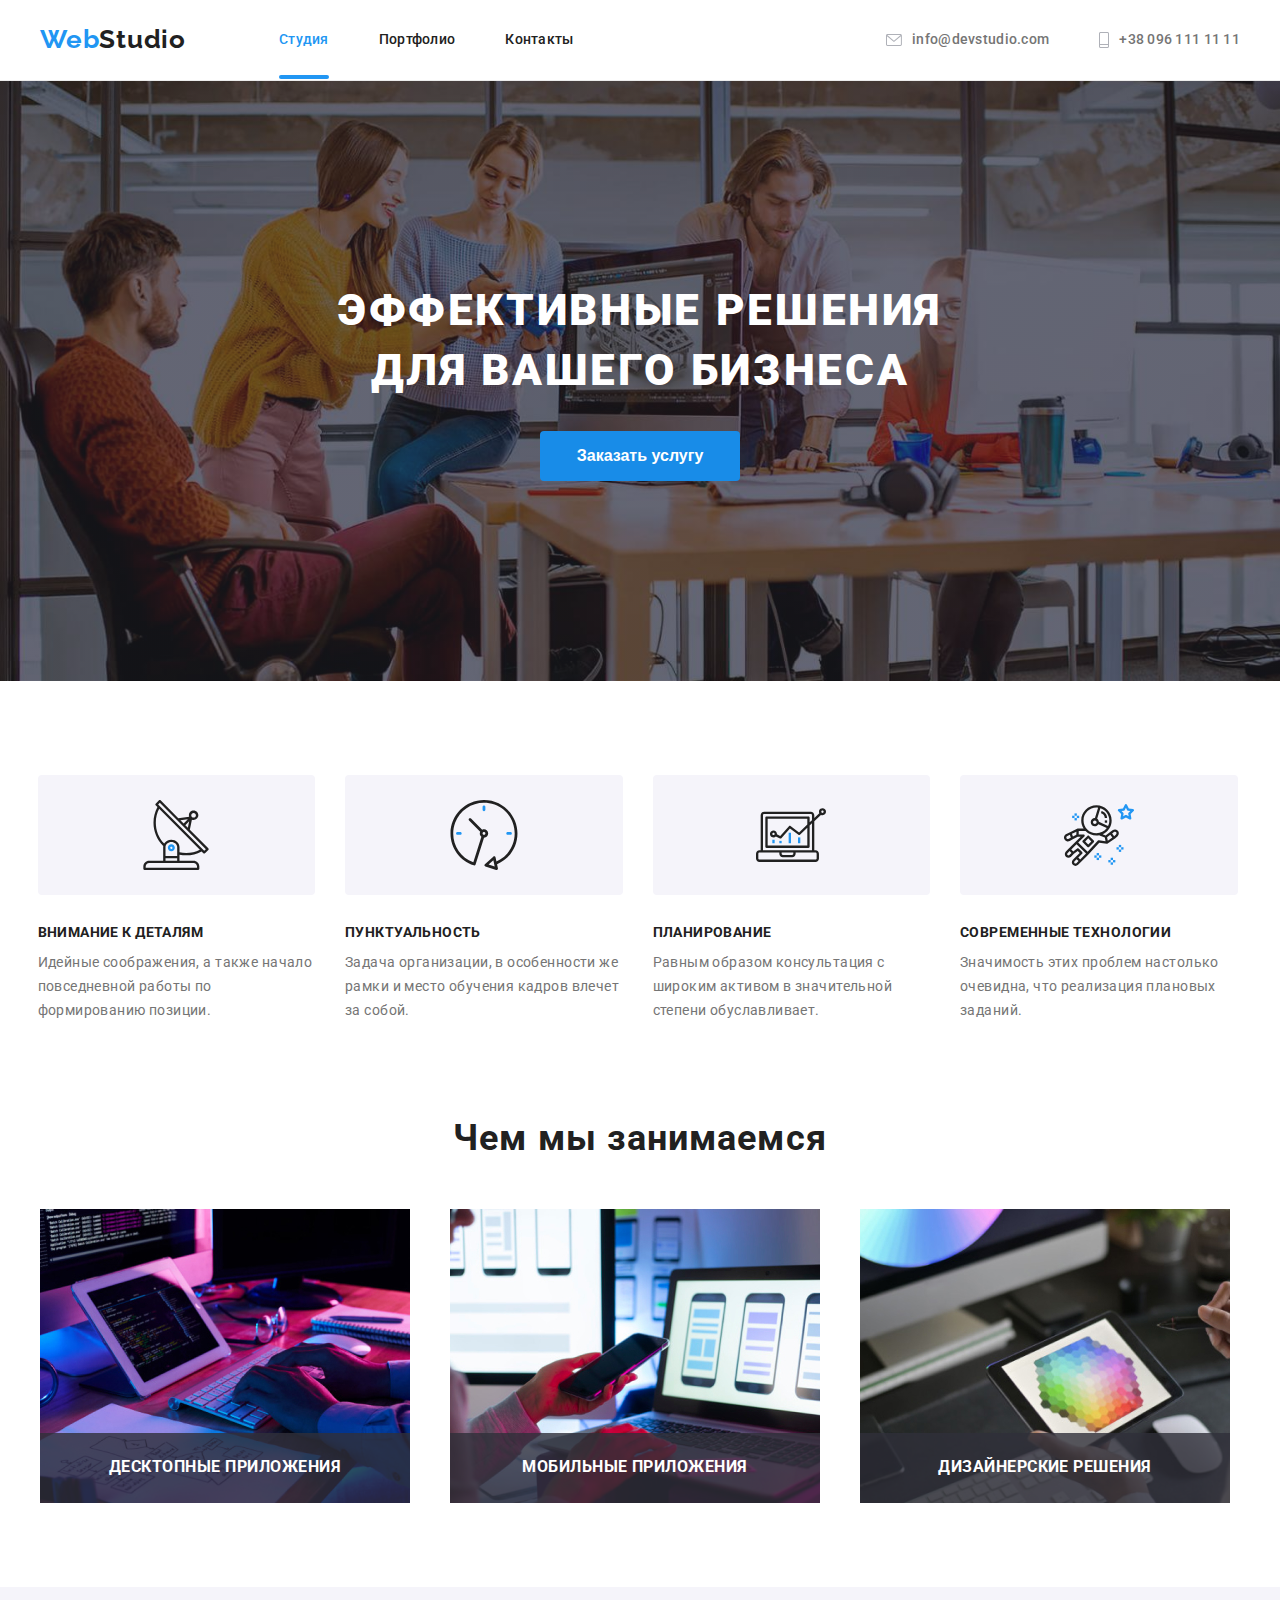
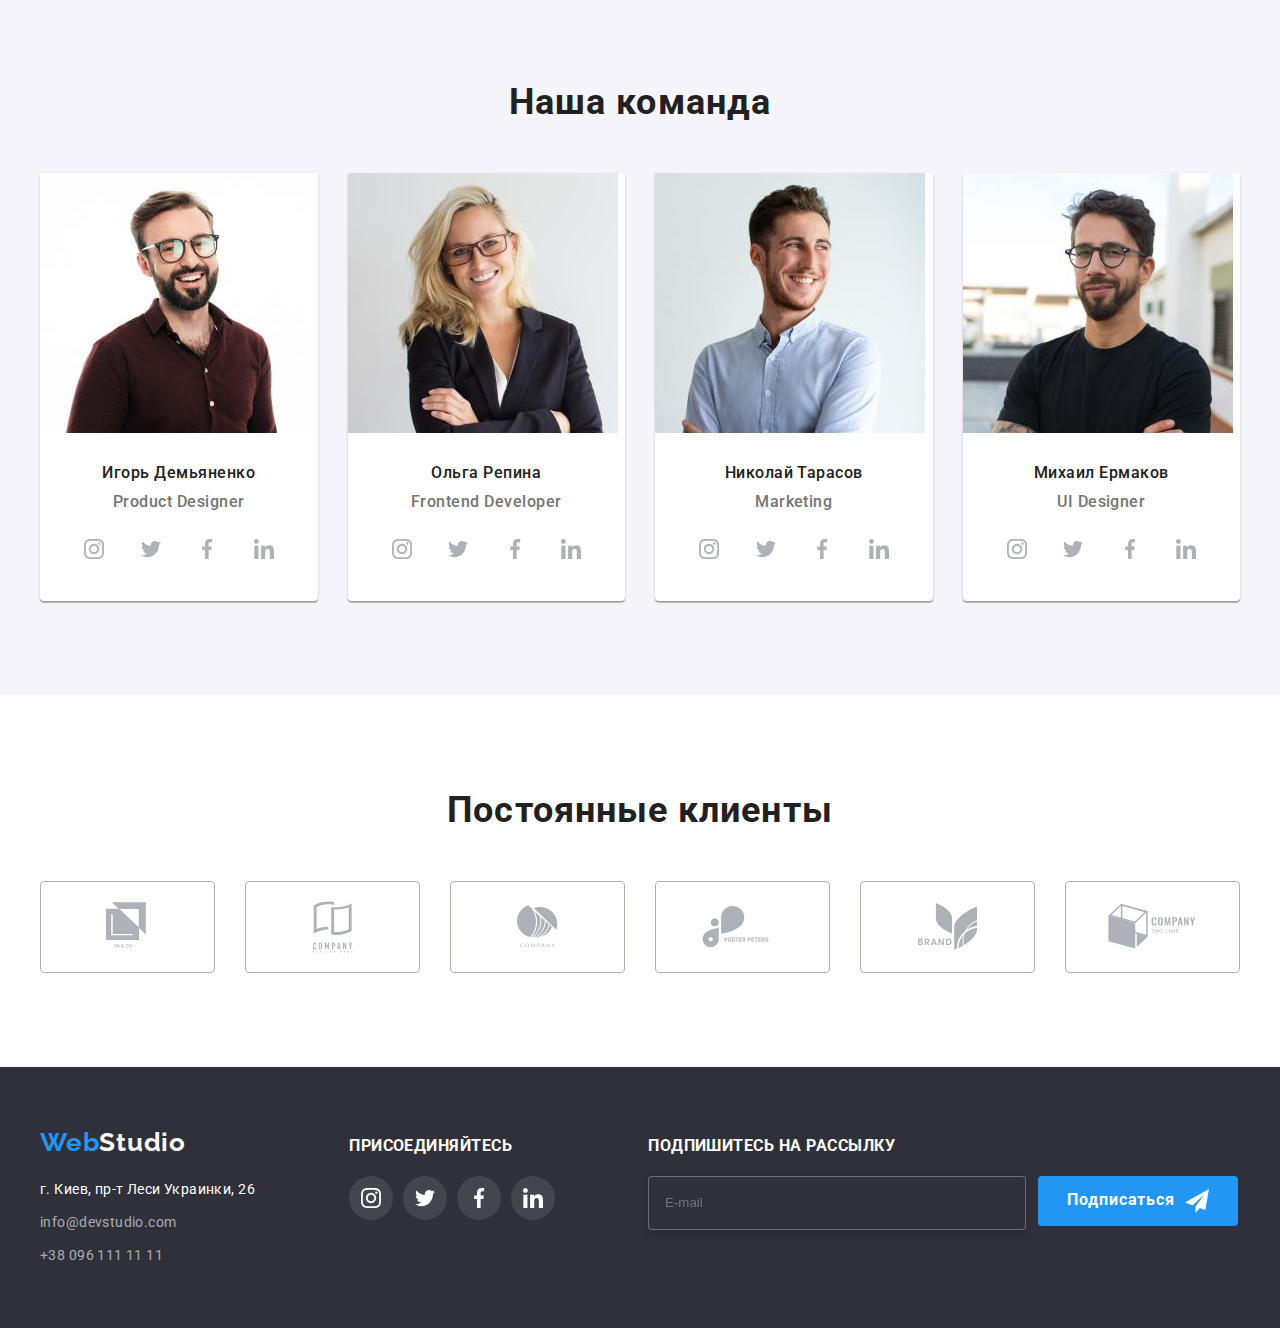
==== commit 3f0fd3e3: "Finish" ====
--- a/index.html
+++ b/index.html
@@ -50,8 +50,6 @@
         </use>
     </svg>
 </button>
-
-
 
     </div>
     <div class="mobile-menu" data-menu>
--- a/css/main.min.css
+++ b/css/main.min.css
@@ -1,3 +1,3 @@
 :root{--main-font: 'Roboto', sans-serif;--secondary-font: 'Raleway', sans-serif;--accent-color: rgba(33, 150, 243, 1);--title-color: rgba(33, 33, 33, 1);--text-color: rgba(117, 117, 117, 1);--button-color: #188ce8;--background-color: #ffffff;--hero-color: #2f303a;--team-color: #f5f4fa;--footer-contakts-color: rgba(255, 255, 255, 0.6);--icons-main-color: #afb1b8;--active-color: #2196f3;--card-shadow: 0px 1px 3px rgba(0, 0, 0, 0.12),
-    0px 1px 1px rgba(0, 0, 0, 0.14), 0px 2px 1px rgba(0, 0, 0, 0.2);--section-pt: 60px;--section-pb: 60px}.visually-hidden{position:absolute !important;clip:rect(1px 1px 1px 1px);clip:rect(1px, 1px, 1px, 1px);padding:0 !important;border:0 !important;height:1px !important;width:1px !important;overflow:hidden}body{font-family:var(--main-font);color:#212121;font-style:normal;font-weight:500;font-size:14px;line-height:1.14;background-color:var(--background-color);letter-spacing:0.02em;margin:0}h1,h2,h3,h4,h5,h6,p{margin:0}ul,ol{margin:0;padding:0}img{max-width:100%}.list{list-style:none}.link{text-decoration:none;color:var(--title-color)}.adress{font-style:normal}.is-hidden{opacity:0;visibility:hidden;pointer-events:none}.container{padding-left:15px;padding-right:15px}@media screen and (min-width: 480px){.container{width:448px;margin:0 auto}}@media screen and (min-width: 768px){.container{width:720px}.about .container{display:flex}}@media screen and (min-width: 1200px){.container{width:1200px}}.icon-link{display:flex;justify-content:center;align-items:center;fill:var(--icons-main-color);transition:250ms cubic-bezier(0.4, 0, 0.2, 1)}@media screen and (max-width: 767px){.site-nav{display:none}.contact-nav{display:none}}@media screen and (min-width: 768px){.site-nav{display:flex;align-items:center;padding:0px}}.navigation{display:flex;align-items:center}.navigation__logo{margin-right:93px;animation-duration:3000ms;font-family:var(--secondary-font);font-size:26px;font-weight:700;line-height:1.19;letter-spacing:0.03em;text-align:left;color:var(--accent-color);padding-top:24px;padding-bottom:25px}.navigation__logo--header{color:var(--title-color)}.site-nav__item:not(:last-child){margin-right:50px}.site-nav__link{letter-spacing:0.02em;color:var(--title-color);transition:color 250ms cubic-bezier(0.4, 0, 0.2, 1);padding:32px 0px;position:relative}.site-nav__link:hover,.site-nav__link:focus{color:var(--accent-color)}.site-nav__link::after{content:'';position:absolute;display:block;transition:250ms cubic-bezier(0.4, 0, 0.2, 1);transform:scaleX(0);bottom:0;width:100%;height:4px;background-color:var(--active-color);border-radius:2px}.site-nav__link:hover::after{transform:scaleX(1)}.site-nav__link.site-nav__current::after{transform:scaleX(1)}.site-nav__current{color:var(--accent-color)}.contact-nav{display:none;margin-left:auto}@media screen and (min-width: 768px) and (max-width: 1199px){.contact-nav{display:flex;flex-direction:column;justify-content:center}}@media screen and (min-width: 1200px){.contact-nav{display:flex}}@media (max-width: 1199px){.contact-nav__item{padding:5px 0px;font-size:12px;line-height:1.16}}@media screen and (min-width: 1200px){.contact-nav__item:not(:last-child){margin-right:50px}}.contact-nav__item:hover .contact-nav__link,.contact-nav__item:focus .contact-nav__link{color:var(--accent-color);animation-name:heartBeat;animation-duration:2000ms;animation-timing-function:linear}.contact-nav__link{display:flex;align-items:center;fill:var(--icons-main-color);color:var(--text-color);transition:color 250ms cubic-bezier(0.4, 0, 0.2, 1),fill 250ms cubic-bezier(0.4, 0, 0.2, 1)}.contact-nav__link:focus,.contact-nav__link:hover{color:var(--accent-color);fill:var(--accent-color)}@media screen and (min-width: 1200px){.contact-nav__link{padding:32px 0px}}.contact-nav__icon{margin-right:10px}.card-set{display:flex;flex-wrap:wrap;margin-left:-30px;margin-top:-30px}.card-set__item{margin-left:30px;margin-top:30px}@media (min-width: 768px){.card-set__item{flex-basis:calc(100% / 2 - 30px)}}@media (min-width: 1200px){.card-set__item{flex-basis:calc(100% / 4 - 30px)}}.card-set__item--primary{flex-basis:calc(100% / 3 - 30px);margin-left:30px;margin-top:30px}.card-set__link{display:block;transition:box-shadow 250ms cubic-bezier(0.4, 0, 0.2, 1)}.card-set__link:hover,.card-set__link:focus{box-shadow:0px 1px 1px rgba(0,0,0,0.12),0px 4px 4px rgba(0,0,0,0.06),1px 4px 6px rgba(0,0,0,0.16)}.card-set__link:focus .animation__overlay,.card-set__link:hover .animation__overlay{opacity:1;transform:translateX(0)}.card-content{padding:20px 24px;border:1px solid #eeeeee;border-top:none}.card-content__title{font-weight:bold;font-size:18px;line-height:2;margin-bottom:4px}.card-content__text{font-size:16px;line-height:1.88;letter-spacing:0.03em;color:var(--text-color)}.animation{position:relative;overflow:hidden}.animation__overlay{position:absolute;transform:translateY(100%);top:0;padding:63px 23px;width:100%;height:100%;font-weight:normal;font-size:18px;line-height:1.56;letter-spacing:0.03em;color:var(--background-color);background-color:rgba(33,150,243,0.9);transition:transform 250ms cubic-bezier(0.4, 0, 0.2, 1);opacity:0}.mobile-menu__close-icon{width:40px;height:40px;fill:#000000}.mobile-menu{z-index:5;position:fixed;top:0;left:50%;width:100vw;max-width:480px;height:100vh;padding:48px 40px;background-color:#fff;transform:translateY(-100%) translateX(-50%);transition:transform 250ms linear;display:flex;flex-direction:column;justify-content:space-between;overflow-y:scroll}.is-open{transform:translateY(0) translateX(-50%)}@media screen and (min-width: 768px){.burger-btn{display:none}.mobile-menu{display:none}}.burger-icon{display:none}@media (max-width: 767px){.burger-icon{display:block}}.mobile-menu__link{font-size:40px;line-height:1.17;text-decoration:none;color:#212121;transition:color 250ms cubic-bezier(0.4, 0, 0.2, 1)}.mobile-menu__link:hover,.mobile-menu__link:focus{color:#2196f3}.mobile-menu__current{color:#2196f3}.mobile-menu__item:not(:last-child){margin-bottom:32px}.mobile-contacts__list{margin-bottom:64px}.mobile-contacts__item:not(:last-child){margin-bottom:32px}.mobile-contacts__link--tel{text-decoration:none;font-size:34px;line-height:1.17;color:#2196f3}.mobile-contacts__link--mail{text-decoration:none;font-size:24px;line-height:1.16;color:#757575}.mobile-social{display:flex;flex-wrap:wrap}.mobile-social__item:not(:last-child)::after{content:'';width:22px;height:0px;margin:0 10px;border:1px solid rgba(33,33,33,0.2);transform:rotate(90deg)}.mobile-social__link{text-decoration:none;font-size:18px;line-height:1.2;color:#2196f3}@media screen and (max-width: 767px){.header .container{display:flex;justify-content:space-between}}.burger-btn,.mobile-menu__close-btn{background-color:transparent;border:none;padding:0}.mobile-menu__close-btn{position:absolute;top:10px;right:15px}.burger-icon{width:40px;height:40px}.header{border-bottom:1px solid #ececec}.hero{margin-left:auto;margin-right:auto;padding-top:118px;padding-bottom:118px;background-position:center;background-color:#2f303a;background-repeat:no-repeat;background-image:linear-gradient(rgba(47,48,58,0.4), rgba(47,48,58,0.4)),url("../images/hero/m_header_img@1x.jpg");background-size:cover}@media (min-device-pixel-ratio: 2), (-webkit-min-device-pixel-ratio: 2), (min-resolution: 192dpi), (min-resolution: 2dppx){.hero{background-image:linear-gradient(to left, rgba(47,48,58,0.4), rgba(47,48,58,0.4)),url("../images/hero/m_header_img@2x.jpg")}}@media (min-width: 768px){.hero{background-image:linear-gradient(to left, rgba(47,48,58,0.4), rgba(47,48,58,0.4)),url("../images/hero/t_header_img@2x.jpg")}}@media (min-width: 1200px){.hero{background-color:#c4c4c4;padding-top:200px;padding-bottom:200px;background-image:linear-gradient(to left rgba(47,48,58,0.4), rgba(47,48,58,0.4)),url("../images/hero/d_heaker@2x.jpg");background-repeat:no-repeat;background-size:cover;max-width:1600px;margin:0 auto}}.hero__title{margin-left:auto;margin-right:auto;margin-bottom:30px;max-width:360px;color:var(--background-color);font-weight:900;font-size:26px;line-height:1.6;text-align:center;letter-spacing:0.06em;text-transform:uppercase}@media (min-width: 1200px){.hero__title{font-size:44px;line-height:1.36;max-width:696px}}.button{border:0px;border-radius:4px;min-width:200px;padding-top:10px;padding-bottom:10px;font-weight:bold;font-size:16px;line-height:1.88;color:var(--background-color);background-color:var(--button-color);cursor:pointer;display:block;margin:0 auto;transition:background-color 250ms cubic-bezier(0.4, 0, 0.2, 1),color 250ms cubic-bezier(0.4, 0, 0.2, 1),filter 250ms cubic-bezier(0.4, 0, 0.2, 1)}.about{padding-top:var(--section-pt);padding-bottom:var(--section-pb);padding-left:15px;padding-right:20px}@media screen and (min-width: 1200px){.about{padding-top:94px;padding-bottom:47px}}.card-set__item{margin-left:30px;margin-top:30px}@media (min-width: 768px){.card-set__item{flex-basis:calc(100% / 2 - 30px)}}@media (min-width: 1200px){.card-set__item{flex-basis:calc(100% / 4 - 30px)}}.thumb{height:120px;background:var(--team-color);border-radius:4px;margin-bottom:30px;display:flex;justify-content:center;align-items:center;fill:var(--icons-main-color);transition:250ms cubic-bezier(0.4, 0, 0.2, 1)}.card-set__title{font-size:14px;font-weight:bold;line-height:1.14;letter-spacing:0.03em;text-transform:uppercase;margin-bottom:10px}@media (max-width: 768px){.card-set__title{text-align:center}}.card-set__text{font-size:14px;font-weight:400;line-height:1.71;letter-spacing:0.03em;color:var(--text-color)}.occupations{padding-top:47px;padding-bottom:84px}@media (max-width: 1199px){.occupations{display:none}}.container__title{font-size:28px;font-weight:700;line-height:1.17;letter-spacing:0.03em;text-align:center;margin-bottom:50px}@media (min-width: 1200px){.container__title{font-size:36px}}.card-set{display:flex;margin-left:-30px;margin-top:-30px;padding:0}.card-set__item--primary{flex-basis:calc(100% / 3 - 30px);margin-left:30px;margin-top:30px}.card-set__item--primary:focus .lable,.card-set__item--primary:hover .lable{transform:scaleY(1.1)}.product-thumb{position:relative}.lable{bottom:0;position:absolute;display:flex;align-items:center;justify-content:center;width:370px;height:70px;background:rgba(47,48,58,0.8)}.lable__title--job{font-weight:bold;letter-spacing:0.03em;text-transform:uppercase;color:var(--background-color)}.team{background-color:var(--team-color)}.team__container{padding-top:94px;padding-bottom:94px}.card-set__item--direction{margin-left:30px;margin-top:30px;background:#ffffff;box-shadow:0px 1px 3px rgba(0,0,0,0.12),0px 1px 1px rgba(0,0,0,0.14),0px 2px 1px rgba(0,0,0,0.2);border-radius:0px 0px 4px 4px}@media (min-width: 768px){.card-set__item--direction{flex-basis:calc(100% / 2 - 30px)}}@media (min-width: 1200px){.card-set__item--direction{flex-basis:calc(100% / 4 - 30px)}}.name-card__title{font-size:16px;font-weight:500;line-height:1.19;letter-spacing:0.03em;margin-bottom:10px}.name-card__text{font-size:16px;line-height:1.19;letter-spacing:0.03em;color:var(--text-color);margin-bottom:16px}.name-card{padding:30px 32px;text-align:center}.name-card__icon-link{display:flex;justify-content:center;align-items:center;fill:var(--icons-main-color);width:44px;height:44px;border-radius:50%;transition:fill 250ms cubic-bezier(0.4, 0, 0.2, 1),color 250ms cubic-bezier(0.4, 0, 0.2, 1),background-color 250ms cubic-bezier(0.4, 0, 0.2, 1)}.name-card__icon-link:hover,.name-card__icon-link:focus{background-color:var(--accent-color);fill:var(--background-color)}.name-card__icons{display:flex;justify-content:center}@media (min-width: 1200px){.name-card__icons{justify-content:space-between}}.clients__container{padding-top:94px;padding-bottom:94px}.card-set__clients-item{flex-basis:calc(100% / 2 - 30px);margin-left:30px;margin-top:30px;fill:#afb1b8}@media (min-width: 768px){.card-set__clients-item{flex-basis:calc(100% / 3 - 30px)}}@media (min-width: 1200px){.card-set__clients-item{flex-basis:calc(100% / 6 - 30px)}}.card-set__icon-link{display:flex;justify-content:center;align-items:center;fill:var(--icons-main-color);transition:250ms cubic-bezier(0.4, 0, 0.2, 1);height:90px;border:1px solid var(--icons-main-color);border-radius:4px;transition:250ms cubic-bezier(0.4, 0, 0.2, 1)}.card-set__icon-link:hover,.card-set__icon-link:focus{fill:var(--active-color);border:1px solid var(--active-color)}.footer{background-color:var(--hero-color);padding-top:60px;padding-bottom:60px;margin-left:auto;margin-right:auto}.footer__container{align-items:baseline;padding-top:0}@media (min-width: 1200px){.footer__container{display:flex}}@media (min-width: 768px){.footer__div{display:flex;justify-content:space-around;align-items:baseline}}@media (max-width: 1199px){.footer__div{margin-bottom:60px;text-align:center}}.footer__address{display:inline-block}@media (min-width: 768px){.footer__address{margin-right:70px}}@media (max-width: 767px){.footer__address{margin-bottom:60px}}.footer__logo{display:block;margin-bottom:20px;color:var(--accent-color);animation-duration:3000ms;font-family:var(--secondary-font);font-weight:700;font-style:normal;font-size:24px;line-height:1.16;letter-spacing:0.03em;text-decoration:none}@media (min-width: 1200px){.footer__logo{margin-right:93px;font-size:26px;line-height:1.19;text-align:left}}@media (max-width: 1199px){.footer__logo{text-align:center}}.footer__logo--accent{color:var(--background-color)}.adress{padding:0px;min-width:231px;font-style:normal;font-weight:normal;line-height:1.7;letter-spacing:0.03em}@media (max-width: 1199px){.adress{text-align:center}}.adress__item:not(:last-child){margin-bottom:9px}.adress__maps{font-size:14px;line-height:1.71;letter-spacing:0.03em;color:var(--background-color)}.adress__link{font-size:14px;line-height:1.71;letter-spacing:0.03em;color:var(--footer-contakts-color);transition:color 250ms cubic-bezier(0.4, 0, 0.2, 1)}.adress__link:hover,.adress__link:focus{color:var(--accent-color)}.footer-join{min-width:206px}@media (min-width: 1200px){.footer-join{margin-right:93px}}.footer__text{margin-bottom:20px;letter-spacing:0.03em;text-transform:uppercase;color:#ffffff}@media (max-width: 1199px){.footer__text{text-align:center}}.footer-social{display:flex;justify-content:center}@media (min-width: 1200px){.footer-social{justify-content:space-between}}.footer-social__item:not(:last-child){margin-right:10px}.footer-social__icon-link{display:flex;justify-content:center;align-items:center;width:44px;height:44px;border-radius:50%;background-color:rgba(255,255,255,0.1);fill:var(--background-color);transition:background-color 250ms cubic-bezier(0.4, 0, 0.2, 1)}.footer-social__icon-link:hover,.footer-social__icon-link:focus{background-color:var(--active-color)}.sign{display:block}@media (min-width: 1200px){.sign-form{display:flex}}.sub-label{display:block;font-weight:normal;font-size:16px;line-height:1.25;letter-spacing:0.03em;text-align:center;color:rgba(255,255,255,0.6)}@media (max-width: 1199px){.sub-label{margin-bottom:20px}}@media (min-width: 1200px){.sub-label{margin-right:12px}}.sub-label__input-footer{height:50px;width:100%;padding-left:16px;color:#757575;background-color:#2f303a;border:1px solid rgba(255,255,255,0.3);filter:drop-shadow(0px 4px 4px rgba(0,0,0,0.15));border-radius:4px;transition:border-color 250ms cubic-bezier(0.4, 0, 0.2, 1)}.sub-label__input-footer:hover,.sub-label__input-footer:focus{border-color:#2196f3;outline:none}@media (min-width: 768px) and (max-width: 1199px){.sub-label__input-footer{width:450px}}@media (min-width: 1200px){.sub-label__input-footer{width:358px}}.button--sign{width:200px;height:50px;padding:0;display:flex;align-items:center;justify-content:center;background-color:var(--active-color);color:var(--background-color);font-family:inherit;font-weight:bold;line-height:1.9;letter-spacing:0.06em;transition:background-color 250ms cubic-bezier(0.4, 0, 0.2, 1)}.button--sign:hover,.button--sign:focus{background-color:var(--button-color)}.button__icon-send{margin-left:10px}.backdrop{position:fixed;top:0;left:0;width:100vw;height:100vh;background-color:rgba(0,0,0,0.5);transition:250ms cubic-bezier(0.4, 0, 0.2, 1),opacity 250ms cubic-bezier(0.4, 0, 0.2, 1)}.modal{position:relative;padding:40px;overflow-y:scroll;margin:0 auto;max-width:450px;background-color:#ffffff;box-shadow:0px 1px 3px rgba(0,0,0,0.12),0px 1px 1px rgba(0,0,0,0.14),0px 2px 1px rgba(0,0,0,0.2);border-radius:4px}@media (min-width: 1200px){.modal{max-width:528px}}.modal-close-btn{position:absolute;display:flex;align-items:center;justify-content:center;top:8px;right:8px;border-radius:50%;border:1px solid rgba(0,0,0,0.1);background:transparent;cursor:pointer;width:30px;height:30px;background-color:var(--background-color);transition:fill 250ms cubic-bezier(0.4, 0, 0.2, 1)}.modal-close-btn:hover,.modal-close-btn:focus{fill:var(--active-color)}.contact-model{margin-bottom:20px}.contact-model__title{margin-bottom:12px;font-weight:bold;font-size:20px;line-height:1.15;text-align:center;letter-spacing:0.03em}.form-label{display:block;margin-bottom:4px;font-weight:normal;font-size:12px;line-height:1.16;letter-spacing:0.01em;color:#757575}.form-field{margin-bottom:10px}.form-rel{position:relative}.form-rel__input{width:100%;height:40px;border:1px solid rgba(33,33,33,0.2);padding-left:42px;border-radius:4px;outline:none;transition:border-color 250ms cubic-bezier(0.4, 0, 0.2, 1)}.form-rel__input:valid{border-color:#4caf50}.form-rel__input:hover+.form-rel__icon-label,.form-rel__input:hover,.form-rel__input:focus+.form-rel__icon-label,.form-rel__input:focus{fill:var(--active-color);border-color:var(--active-color)}.form-rel__icon-label{position:absolute;top:50%;left:12px;transform:translateY(-50%);transition:fill 250ms cubic-bezier(0.4, 0, 0.2, 1)}.form-field__comment{resize:none;padding:12px 16px;width:100%;height:120px;outline:none;border:1px solid rgba(33,33,33,0.2);border-radius:4px;transition:border-color 250ms cubic-bezier(0.4, 0, 0.2, 1)}.form-field__comment::placeholder{font-weight:normal;font-size:14px;line-height:1.16;letter-spacing:0.01em;color:rgba(117,117,117,0.5)}.form-field__comment:hover,.form-field__comment:focus{border-color:var(--active-color)}.agreement-label{display:flex;align-items:center;margin-bottom:30px;justify-content:space-evenly;font-weight:normal;font-size:14px;line-height:1.7;letter-spacing:0.03em;color:#757575;flex-wrap:wrap}@media (max-width: 1199px){.agreement-label{font-size:12px;line-height:1.4}}.agreement-label__checkbox{clip:rect(0 0 0 0);overflow:hidden;position:absolute}.agreement-label__checkbox:checked+.agreement-label__check-icon{background-color:var(--active-color);background-image:url(../images/icon-check.svg);background-size:contain;background-origin:border-box;border-color:var(--active-color)}.agreement-label__checkbox:focus+.agreement-label__check-icon{box-shadow:var(--card-shadow)}.agreement-label__check-icon{display:inline-block;width:16px;height:15px;background-image:url(../images/vector.svg)}.contract-link{color:var(--active-color)}.button--send{border:0px;border-radius:4px;min-width:200px;padding-top:10px;padding-bottom:10px;font-weight:bold;font-size:16px;line-height:1.88;color:var(--background-color);background-color:var(--button-color);cursor:pointer;display:block;margin:0 auto;transition:background-color 250ms cubic-bezier(0.4, 0, 0.2, 1),color 250ms cubic-bezier(0.4, 0, 0.2, 1),filter 250ms cubic-bezier(0.4, 0, 0.2, 1)}.examples{padding-top:94px;padding-bottom:94px}.button-set{display:flex;justify-content:center;margin-bottom:60px}.button-set__item{margin-right:8px}.button-filter{border-radius:4px;min-width:73px;padding-top:10px;padding-bottom:10px;font-size:16px;font-weight:500;line-height:1.62;letter-spacing:0.03em;text-align:center;border:none;display:block;padding-left:22px;padding-right:22px;transition:background-color 250ms cubic-bezier(0.4, 0, 0.2, 1),color 250ms cubic-bezier(0.4, 0, 0.2, 1),box-shadow 250ms cubic-bezier(0.4, 0, 0.2, 1)}body .button-filter:hover,body .button-filter:focus,body .button-filter:active{background-color:var(--button-color);color:var(--background-color);cursor:pointer;box-shadow:0px 2px 2px 0px rgba(0,0,0,0.12);box-shadow:0px 1px 2px 0px rgba(0,0,0,0.08);box-shadow:0px 3px 1px 0px rgba(0,0,0,0.1)}
+    0px 1px 1px rgba(0, 0, 0, 0.14), 0px 2px 1px rgba(0, 0, 0, 0.2);--section-pt: 60px;--section-pb: 60px}.visually-hidden{position:absolute !important;clip:rect(1px 1px 1px 1px);clip:rect(1px, 1px, 1px, 1px);padding:0 !important;border:0 !important;height:1px !important;width:1px !important;overflow:hidden}body{font-family:var(--main-font);color:#212121;font-style:normal;font-weight:500;font-size:14px;line-height:1.14;background-color:var(--background-color);letter-spacing:0.02em;margin:0}h1,h2,h3,h4,h5,h6,p{margin:0}ul,ol{margin:0;padding:0}img{display:block;max-width:100%;height:auto}.list{list-style:none}.link{text-decoration:none;color:var(--title-color)}.adress{font-style:normal}.is-hidden{opacity:0;visibility:hidden;pointer-events:none}.container{padding-left:15px;padding-right:15px}@media screen and (min-width: 480px){.container{width:448px;margin:0 auto}}@media screen and (min-width: 768px){.container{width:720px}.about .container{display:flex}}@media screen and (min-width: 1200px){.container{width:1200px}}.icon-link{display:flex;justify-content:center;align-items:center;fill:var(--icons-main-color);transition:250ms cubic-bezier(0.4, 0, 0.2, 1)}@media screen and (max-width: 767px){.site-nav{display:none}.contact-nav{display:none}}@media screen and (min-width: 768px){.site-nav{display:flex;align-items:center;padding:0px}}.navigation{display:flex;align-items:center}.navigation__logo{display:block;margin-right:88px;padding-top:24px;padding-bottom:25px;color:#2196f3;font-family:'Raleway', sans-serif;font-weight:bold;font-size:24px;line-height:1.16;letter-spacing:0.03em;text-decoration:none}@media (min-width: 1200px){.navigation__logo{margin-right:93px;font-size:26px;line-height:1.19}}.navigation__logo--header{color:var(--title-color)}.site-nav__item:not(:last-child){margin-right:50px}.site-nav__link{letter-spacing:0.02em;color:var(--title-color);transition:color 250ms cubic-bezier(0.4, 0, 0.2, 1);padding:32px 0px;position:relative}.site-nav__link:hover,.site-nav__link:focus{color:var(--accent-color)}.site-nav__link::after{content:'';position:absolute;display:block;transition:250ms cubic-bezier(0.4, 0, 0.2, 1);transform:scaleX(0);bottom:0;width:100%;height:4px;background-color:var(--active-color);border-radius:2px}.site-nav__link:hover::after{transform:scaleX(1)}.site-nav__link.site-nav__current::after{transform:scaleX(1)}.site-nav__current{color:var(--accent-color)}.contact-nav{display:none;margin-left:auto}@media screen and (min-width: 768px) and (max-width: 1199px){.contact-nav{display:flex;flex-direction:column;justify-content:center}}@media screen and (min-width: 1200px){.contact-nav{display:flex}}@media (max-width: 1199px){.contact-nav__item{padding:5px 0px;font-size:12px;line-height:1.16}}@media screen and (min-width: 1200px){.contact-nav__item:not(:last-child){margin-right:50px}}.contact-nav__item:hover .contact-nav__link,.contact-nav__item:focus .contact-nav__link{color:var(--accent-color);animation-name:heartBeat;animation-duration:2000ms;animation-timing-function:linear}.contact-nav__link{display:flex;align-items:center;fill:var(--icons-main-color);color:var(--text-color);transition:color 250ms cubic-bezier(0.4, 0, 0.2, 1),fill 250ms cubic-bezier(0.4, 0, 0.2, 1)}.contact-nav__link:focus,.contact-nav__link:hover{color:var(--accent-color);fill:var(--accent-color)}@media screen and (min-width: 1200px){.contact-nav__link{padding:32px 0px}}.contact-nav__icon{margin-right:10px}.card-set{padding:0px;margin-left:calc(-1 * 30px);margin-top:calc(-1 * 30px)}@media (min-width: 768px){.card-set{display:flex;justify-content:center;flex-wrap:wrap}}.card-set__item{margin-left:30px;margin-top:30px}@media (min-width: 768px){.card-set__item{flex-basis:calc(100% / 2 - 30px)}}@media (min-width: 1200px){.card-set__item{flex-basis:calc(100% / 4 - 30px)}}.card-set__item--primary{position:relative;border-radius:0px 0px 4px 4px;background-color:#ffffff;margin-left:30px;margin-top:30px;transition:box-shadow 250ms cubic-bezier(0.4, 0, 0.2, 1);flex-grow:1}.card-set__item--primary:nth-last-child(-n+3){margin-bottom:0}.card-set__item--primary:hover,.card-set__item--primary:focus{box-shadow:0px 1px 1px rgba(0,0,0,0.12),0px 4px 4px rgba(0,0,0,0.06),1px 4px 6px rgba(0,0,0,0.16)}@media (min-width: 768px){.card-set__item--primary{display:flex;flex-basis:calc(100% / 2 - 30px)}}@media (min-width: 1200px){.card-set__item--primary{display:flex;flex-basis:calc(100% / 3 - 30px)}}.card-set__item--direction{background:#ffffff;box-shadow:0px 1px 3px rgba(0,0,0,0.12),0px 1px 1px rgba(0,0,0,0.14),0px 2px 1px rgba(0,0,0,0.2);border-radius:0px 0px 4px 4px}.card-set__link{display:block;transition:box-shadow 250ms cubic-bezier(0.4, 0, 0.2, 1)}@media (min-width: 768px){.card-set__link{display:flex;flex-direction:column}}.card-set__link:hover,.card-set__link:focus{box-shadow:0px 1px 1px rgba(0,0,0,0.12),0px 4px 4px rgba(0,0,0,0.06),1px 4px 6px rgba(0,0,0,0.16)}.card-set__link:focus .animation__overlay,.card-set__link:hover .animation__overlay{opacity:1;transform:translateX(0)}.card-content{padding:20px 24px;border:1px solid #eeeeee;border-top:none}@media (min-width: 768px){.card-content{flex-grow:1}}.card-content__title{font-weight:bold;font-size:18px;line-height:2;margin-bottom:4px}.card-content__text{font-size:16px;line-height:1.88;letter-spacing:0.03em;color:var(--text-color)}.animation{position:relative;overflow:hidden}.animation__overlay{position:absolute;transform:translateY(100%);top:0;padding:63px 23px;width:100%;height:100%;font-weight:normal;font-size:18px;line-height:1.56;letter-spacing:0.03em;color:var(--background-color);background-color:rgba(33,150,243,0.9);transition:transform 250ms cubic-bezier(0.4, 0, 0.2, 1);opacity:0}.mobile-menu__close-icon{width:40px;height:40px;fill:#000000}.mobile-menu{z-index:5;position:fixed;top:0;left:50%;width:100vw;height:100vh;padding:48px 40px;background-color:#fff;transform:translateY(-100%) translateX(-50%);transition:transform 250ms linear;display:flex;flex-direction:column;justify-content:space-between;overflow-y:scroll}.is-open{transform:translateY(0) translateX(-50%)}@media screen and (min-width: 768px){.burger-btn{display:none}.mobile-menu{display:none}}.burger-icon{display:none}@media (max-width: 767px){.burger-icon{display:block}}.mobile-menu__link{font-size:40px;line-height:1.17;text-decoration:none;color:#212121;transition:color 250ms cubic-bezier(0.4, 0, 0.2, 1)}.mobile-menu__link:hover,.mobile-menu__link:focus{color:#2196f3}.mobile-menu__current{color:#2196f3}.mobile-menu__item:not(:last-child){margin-bottom:32px}.mobile-contacts__list{margin-bottom:64px}.mobile-contacts__item:not(:last-child){margin-bottom:32px}.mobile-contacts__link--tel{text-decoration:none;font-size:34px;line-height:1.17;color:#2196f3}.mobile-contacts__link--mail{text-decoration:none;font-size:24px;line-height:1.16;color:#757575}.mobile-social{display:flex;flex-wrap:wrap}.mobile-social__item:not(:last-child)::after{content:'';width:22px;height:0px;margin:0 10px;border:1px solid rgba(33,33,33,0.2);transform:rotate(90deg)}.mobile-social__link{text-decoration:none;font-size:18px;line-height:1.2;color:#2196f3}@media screen and (max-width: 767px){.header .container{display:flex;justify-content:space-between}}.burger-btn,.mobile-menu__close-btn{background-color:transparent;border:none;padding:0}.mobile-menu__close-btn{position:absolute;top:10px;right:15px}.burger-icon{width:40px;height:40px}.header{border-bottom:1px solid #ececec}.hero{margin-left:auto;margin-right:auto;padding-top:118px;padding-bottom:118px;background-position:center;background-color:#2f303a;background-repeat:no-repeat;background-image:linear-gradient(rgba(47,48,58,0.4), rgba(47,48,58,0.4)),url("../images/hero/m_header_img@1x.jpg");background-size:cover}@media (min-device-pixel-ratio: 2), (-webkit-min-device-pixel-ratio: 2), (min-resolution: 192dpi), (min-resolution: 2dppx){.hero{background-image:linear-gradient(to left, rgba(47,48,58,0.4), rgba(47,48,58,0.4)),url("../images/hero/m_header_img@2x.jpg")}}@media (min-width: 768px){.hero{background-image:linear-gradient(to left, rgba(47,48,58,0.4), rgba(47,48,58,0.4)),url("../images/hero/t_header_img@2x.jpg")}}@media (min-width: 1200px){.hero{background-color:#c4c4c4;padding-top:200px;padding-bottom:200px;background-image:linear-gradient(to left rgba(47,48,58,0.4), rgba(47,48,58,0.4)),url("../images/hero/d_heaker@2x.jpg");background-repeat:no-repeat;background-size:cover;max-width:1600px;margin:0 auto}}.hero__title{margin-left:auto;margin-right:auto;margin-bottom:30px;max-width:360px;color:var(--background-color);font-weight:900;font-size:26px;line-height:1.6;text-align:center;letter-spacing:0.06em;text-transform:uppercase}@media (min-width: 1200px){.hero__title{font-size:44px;line-height:1.36;max-width:696px}}.button{border:0px;border-radius:4px;min-width:200px;padding-top:10px;padding-bottom:10px;font-weight:bold;font-size:16px;line-height:1.88;color:var(--background-color);background-color:var(--button-color);cursor:pointer;display:block;margin:0 auto;transition:background-color 250ms cubic-bezier(0.4, 0, 0.2, 1),color 250ms cubic-bezier(0.4, 0, 0.2, 1),filter 250ms cubic-bezier(0.4, 0, 0.2, 1)}.about{padding-top:var(--section-pt);padding-bottom:var(--section-pb);padding-left:15px;padding-right:20px}@media screen and (min-width: 1200px){.about{padding-top:94px;padding-bottom:47px}}.card-set__item{margin-left:30px;margin-top:30px}@media (min-width: 768px){.card-set__item{flex-basis:calc(100% / 2 - 30px)}}@media (min-width: 1200px){.card-set__item{flex-basis:calc(100% / 4 - 30px)}}.thumb{height:120px;background:var(--team-color);border-radius:4px;margin-bottom:30px;display:flex;justify-content:center;align-items:center;fill:var(--icons-main-color);transition:250ms cubic-bezier(0.4, 0, 0.2, 1)}.card-set__title{font-size:14px;font-weight:bold;line-height:1.14;letter-spacing:0.03em;text-transform:uppercase;margin-bottom:10px}@media (max-width: 768px){.card-set__title{text-align:center}}.card-set__text{font-size:14px;font-weight:400;line-height:1.71;letter-spacing:0.03em;color:var(--text-color)}.occupations{padding-top:47px;padding-bottom:84px}@media (max-width: 1199px){.occupations{display:none}}.container__title{font-size:28px;font-weight:700;line-height:1.17;letter-spacing:0.03em;text-align:center;margin-bottom:50px}@media (min-width: 1200px){.container__title{font-size:36px}}.product-thumb{position:relative}.lable{bottom:0;position:absolute;display:flex;align-items:center;justify-content:center;width:370px;height:70px;background:rgba(47,48,58,0.8)}.lable__title--job{font-weight:bold;letter-spacing:0.03em;text-transform:uppercase;color:var(--background-color)}.team{background-color:var(--team-color)}.team__container{padding-top:94px;padding-bottom:94px}.card-set__item--direction{margin-left:30px;margin-top:30px;background:#ffffff;box-shadow:0px 1px 3px rgba(0,0,0,0.12),0px 1px 1px rgba(0,0,0,0.14),0px 2px 1px rgba(0,0,0,0.2);border-radius:0px 0px 4px 4px}@media (min-width: 768px){.card-set__item--direction{flex-basis:calc(100% / 2 - 30px)}}@media (min-width: 1200px){.card-set__item--direction{flex-basis:calc(100% / 4 - 30px)}}.name-card__title{font-size:16px;font-weight:500;line-height:1.19;letter-spacing:0.03em;margin-bottom:10px}.name-card__text{font-size:16px;line-height:1.19;letter-spacing:0.03em;color:var(--text-color);margin-bottom:16px}.name-card{padding:30px 32px;text-align:center}.name-card__icon-link{display:flex;justify-content:center;align-items:center;fill:var(--icons-main-color);width:44px;height:44px;border-radius:50%;transition:fill 250ms cubic-bezier(0.4, 0, 0.2, 1),color 250ms cubic-bezier(0.4, 0, 0.2, 1),background-color 250ms cubic-bezier(0.4, 0, 0.2, 1)}.name-card__icon-link:hover,.name-card__icon-link:focus{background-color:var(--accent-color);fill:var(--background-color)}.name-card__icons{display:flex;justify-content:center}@media (min-width: 1200px){.name-card__icons{justify-content:space-between}}.clients__container{padding-top:94px;padding-bottom:94px}.card-set__clients-item{flex-basis:calc(100% / 2 - 30px);margin-left:30px;margin-top:30px;fill:#afb1b8}@media (min-width: 768px){.card-set__clients-item{flex-basis:calc(100% / 3 - 30px)}}@media (min-width: 1200px){.card-set__clients-item{flex-basis:calc(100% / 6 - 30px)}}.card-set__icon-link{display:flex;justify-content:center;align-items:center;fill:var(--icons-main-color);transition:250ms cubic-bezier(0.4, 0, 0.2, 1);height:90px;border:1px solid var(--icons-main-color);border-radius:4px;transition:250ms cubic-bezier(0.4, 0, 0.2, 1)}.card-set__icon-link:hover,.card-set__icon-link:focus{fill:var(--active-color);border:1px solid var(--active-color)}.footer{background-color:var(--hero-color);padding-top:60px;padding-bottom:60px;margin-left:auto;margin-right:auto}.footer__container{align-items:baseline;padding-top:0}@media (min-width: 1200px){.footer__container{display:flex}}@media (min-width: 768px){.footer__div{display:flex;justify-content:space-around;align-items:baseline}}@media (max-width: 1199px){.footer__div{margin-bottom:60px;text-align:center}}.footer__address{display:inline-block}@media (min-width: 768px){.footer__address{margin-right:70px}}@media (max-width: 767px){.footer__address{margin-bottom:60px}}.footer__logo{display:block;margin-bottom:20px;color:var(--accent-color);animation-duration:3000ms;font-family:var(--secondary-font);font-weight:700;font-style:normal;font-size:24px;line-height:1.16;letter-spacing:0.03em;text-decoration:none}@media (min-width: 1200px){.footer__logo{margin-right:93px;font-size:26px;line-height:1.19;text-align:left}}@media (max-width: 1199px){.footer__logo{text-align:center}}.footer__logo--accent{color:var(--background-color)}.adress{padding:0px;min-width:231px;font-style:normal;font-weight:normal;line-height:1.7;letter-spacing:0.03em}@media (max-width: 1199px){.adress{text-align:center}}.adress__item:not(:last-child){margin-bottom:9px}.adress__maps{font-size:14px;line-height:1.71;letter-spacing:0.03em;color:var(--background-color)}.adress__link{font-size:14px;line-height:1.71;letter-spacing:0.03em;color:var(--footer-contakts-color);transition:color 250ms cubic-bezier(0.4, 0, 0.2, 1)}.adress__link:hover,.adress__link:focus{color:var(--accent-color)}.footer-join{min-width:206px}@media (min-width: 1200px){.footer-join{margin-right:93px}}.footer__text{margin-bottom:20px;letter-spacing:0.03em;text-transform:uppercase;color:#ffffff}@media (max-width: 1199px){.footer__text{text-align:center}}.footer-social{display:flex;justify-content:center}@media (min-width: 1200px){.footer-social{justify-content:space-between}}.footer-social__item:not(:last-child){margin-right:10px}.footer-social__icon-link{display:flex;justify-content:center;align-items:center;width:44px;height:44px;border-radius:50%;background-color:rgba(255,255,255,0.1);fill:var(--background-color);transition:background-color 250ms cubic-bezier(0.4, 0, 0.2, 1)}.footer-social__icon-link:hover,.footer-social__icon-link:focus{background-color:var(--active-color)}.sign{display:block}@media (min-width: 1200px){.sign-form{display:flex}}.sub-label{display:block;font-weight:normal;font-size:16px;line-height:1.25;letter-spacing:0.03em;text-align:center;color:rgba(255,255,255,0.6)}@media (max-width: 1199px){.sub-label{margin-bottom:20px}}@media (min-width: 1200px){.sub-label{margin-right:12px}}.sub-label__input-footer{height:50px;width:100%;padding-left:16px;color:#757575;background-color:#2f303a;border:1px solid rgba(255,255,255,0.3);filter:drop-shadow(0px 4px 4px rgba(0,0,0,0.15));border-radius:4px;transition:border-color 250ms cubic-bezier(0.4, 0, 0.2, 1)}.sub-label__input-footer:hover,.sub-label__input-footer:focus{border-color:#2196f3;outline:none}@media (min-width: 768px) and (max-width: 1199px){.sub-label__input-footer{width:450px}}@media (min-width: 1200px){.sub-label__input-footer{width:358px}}.button--sign{width:200px;height:50px;padding:0;display:flex;align-items:center;justify-content:center;background-color:var(--active-color);color:var(--background-color);font-family:inherit;font-weight:bold;line-height:1.9;letter-spacing:0.06em;transition:background-color 250ms cubic-bezier(0.4, 0, 0.2, 1)}.button--sign:hover,.button--sign:focus{background-color:var(--button-color)}.button__icon-send{margin-left:10px}.backdrop{position:fixed;top:0;left:0;width:100vw;height:100vh;background-color:rgba(0,0,0,0.5);transition:250ms cubic-bezier(0.4, 0, 0.2, 1),opacity 250ms cubic-bezier(0.4, 0, 0.2, 1)}.modal{position:relative;padding:40px;overflow-y:scroll;margin:0 auto;max-width:450px;background-color:#ffffff;box-shadow:0px 1px 3px rgba(0,0,0,0.12),0px 1px 1px rgba(0,0,0,0.14),0px 2px 1px rgba(0,0,0,0.2);border-radius:4px}@media (min-width: 1200px){.modal{max-width:528px}}.modal-close-btn{position:absolute;display:flex;align-items:center;justify-content:center;top:8px;right:8px;border-radius:50%;border:1px solid rgba(0,0,0,0.1);background:transparent;cursor:pointer;width:30px;height:30px;background-color:var(--background-color);transition:fill 250ms cubic-bezier(0.4, 0, 0.2, 1)}.modal-close-btn:hover,.modal-close-btn:focus{fill:var(--active-color)}.contact-model{margin-bottom:20px}.contact-model__title{margin-bottom:12px;font-weight:bold;font-size:20px;line-height:1.15;text-align:center;letter-spacing:0.03em}.form-label{display:block;margin-bottom:4px;font-weight:normal;font-size:12px;line-height:1.16;letter-spacing:0.01em;color:#757575}.form-field{margin-bottom:10px}.form-rel{position:relative}.form-rel__input{width:100%;height:40px;border:1px solid rgba(33,33,33,0.2);padding-left:42px;border-radius:4px;outline:none;transition:border-color 250ms cubic-bezier(0.4, 0, 0.2, 1)}.form-rel__input:valid{border-color:#4caf50}.form-rel__input:hover+.form-rel__icon-label,.form-rel__input:hover,.form-rel__input:focus+.form-rel__icon-label,.form-rel__input:focus{fill:var(--active-color);border-color:var(--active-color)}.form-rel__icon-label{position:absolute;top:50%;left:12px;transform:translateY(-50%);transition:fill 250ms cubic-bezier(0.4, 0, 0.2, 1)}.form-field__comment{resize:none;padding:12px 16px;width:100%;height:120px;outline:none;border:1px solid rgba(33,33,33,0.2);border-radius:4px;transition:border-color 250ms cubic-bezier(0.4, 0, 0.2, 1)}.form-field__comment::placeholder{font-weight:normal;font-size:14px;line-height:1.16;letter-spacing:0.01em;color:rgba(117,117,117,0.5)}.form-field__comment:hover,.form-field__comment:focus{border-color:var(--active-color)}.agreement-label{display:flex;align-items:center;margin-bottom:30px;justify-content:space-evenly;font-weight:normal;font-size:14px;line-height:1.7;letter-spacing:0.03em;color:#757575;flex-wrap:wrap}@media (max-width: 1199px){.agreement-label{font-size:12px;line-height:1.4}}.agreement-label__checkbox{clip:rect(0 0 0 0);overflow:hidden;position:absolute}.agreement-label__checkbox:checked+.agreement-label__check-icon{background-color:var(--active-color);background-image:url(../images/icon-check.svg);background-size:contain;background-origin:border-box;border-color:var(--active-color)}.agreement-label__checkbox:focus+.agreement-label__check-icon{box-shadow:var(--card-shadow)}.agreement-label__check-icon{display:inline-block;width:16px;height:15px;background-image:url(../images/vector.svg)}.contract-link{color:var(--active-color)}.button--send{border:0px;border-radius:4px;min-width:200px;padding-top:10px;padding-bottom:10px;font-weight:bold;font-size:16px;line-height:1.88;color:var(--background-color);background-color:var(--button-color);cursor:pointer;display:block;margin:0 auto;transition:background-color 250ms cubic-bezier(0.4, 0, 0.2, 1),color 250ms cubic-bezier(0.4, 0, 0.2, 1),filter 250ms cubic-bezier(0.4, 0, 0.2, 1)}.examples{padding-top:94px;padding-bottom:94px}.button-set{display:flex;margin-bottom:70px;margin-top:calc(-1 * 15px);margin-left:calc(-1 * 8px);padding:0px;flex-wrap:wrap}@media (min-width: 768px){.button-set{margin-bottom:30px;margin-right:auto;margin-left:auto;justify-content:center}}@media (min-width: 1200px){.button-set{margin-bottom:60px}}.button-set__item{margin-right:8px;margin-top:15px}.button-filter{border-radius:4px;min-width:73px;padding-top:10px;padding-bottom:10px;font-size:16px;font-weight:500;line-height:1.62;letter-spacing:0.03em;text-align:center;border:none;display:block;padding-left:22px;padding-right:22px;transition:background-color 250ms cubic-bezier(0.4, 0, 0.2, 1),color 250ms cubic-bezier(0.4, 0, 0.2, 1),box-shadow 250ms cubic-bezier(0.4, 0, 0.2, 1)}body .button-filter:hover,body .button-filter:focus,body .button-filter:active{background-color:var(--button-color);color:var(--background-color);cursor:pointer;box-shadow:0px 2px 2px 0px rgba(0,0,0,0.12);box-shadow:0px 1px 2px 0px rgba(0,0,0,0.08);box-shadow:0px 3px 1px 0px rgba(0,0,0,0.1)}
 /*# sourceMappingURL=main.min.css.map */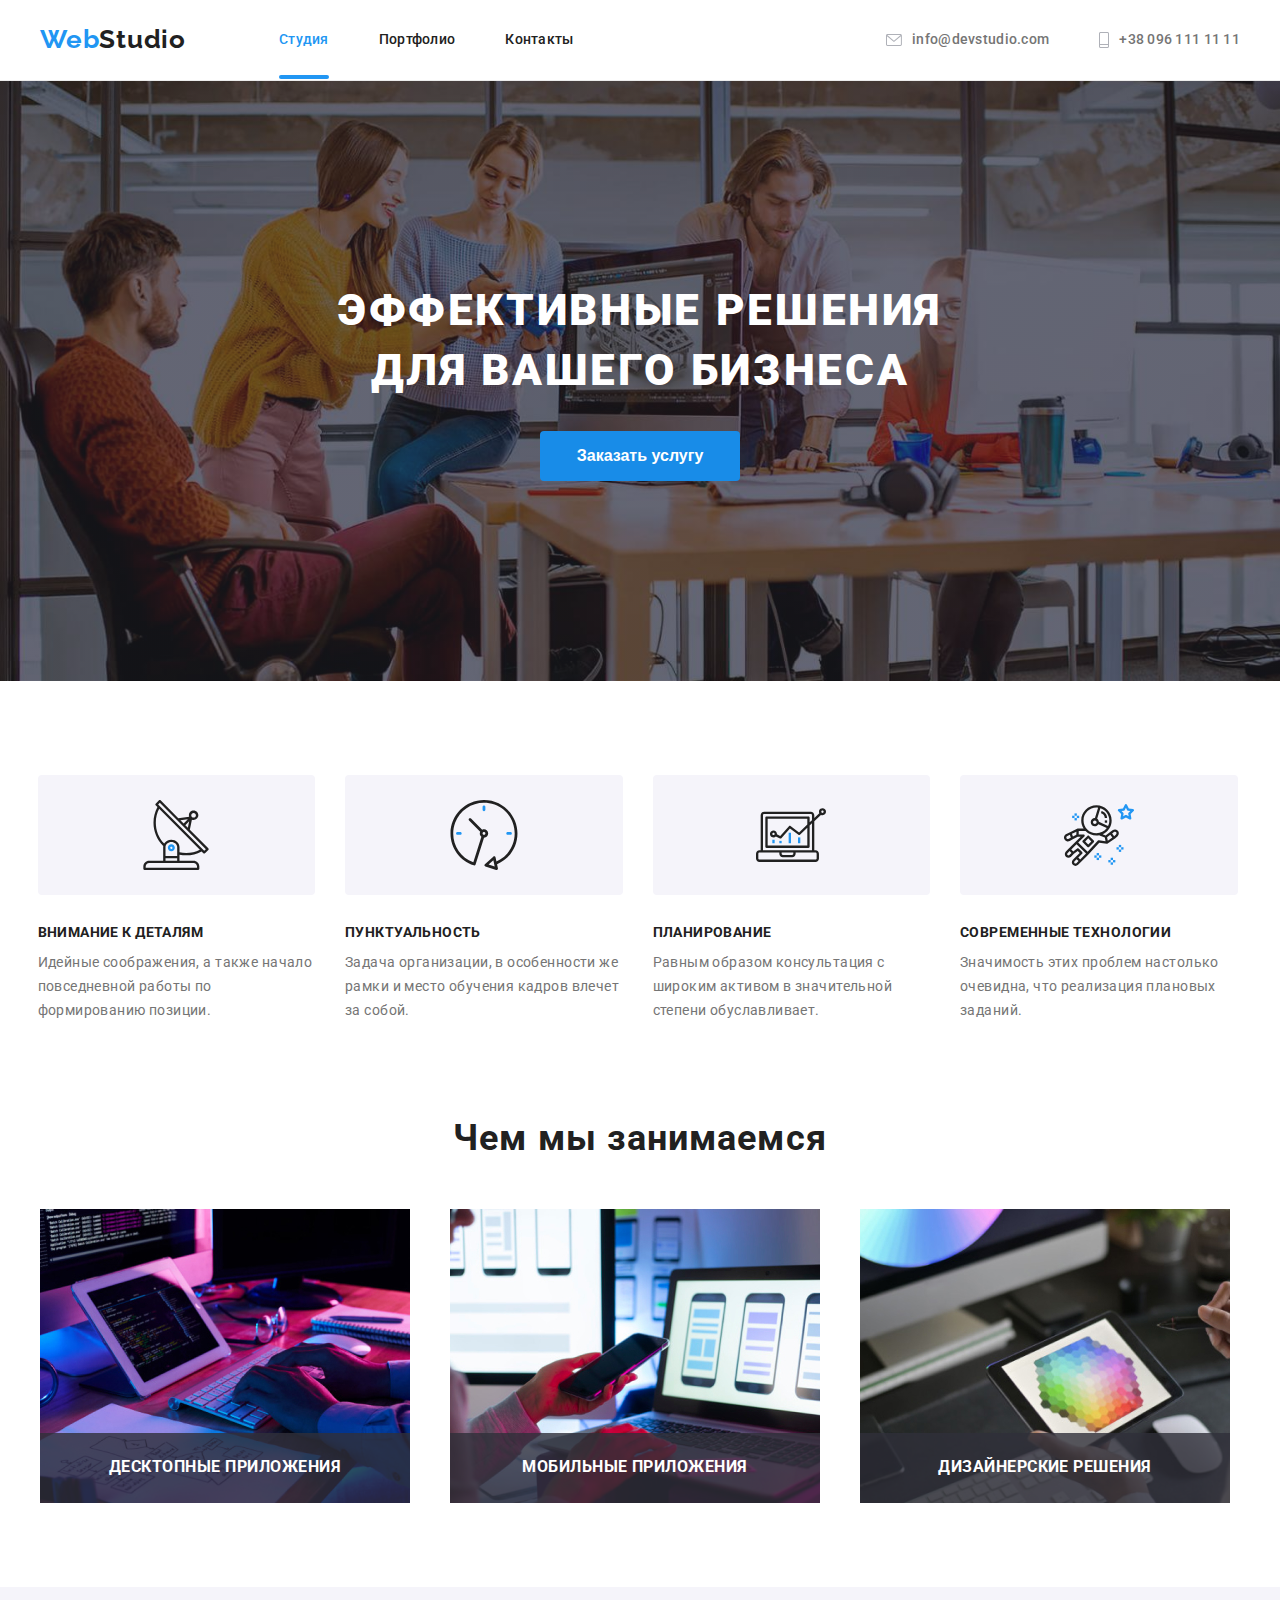
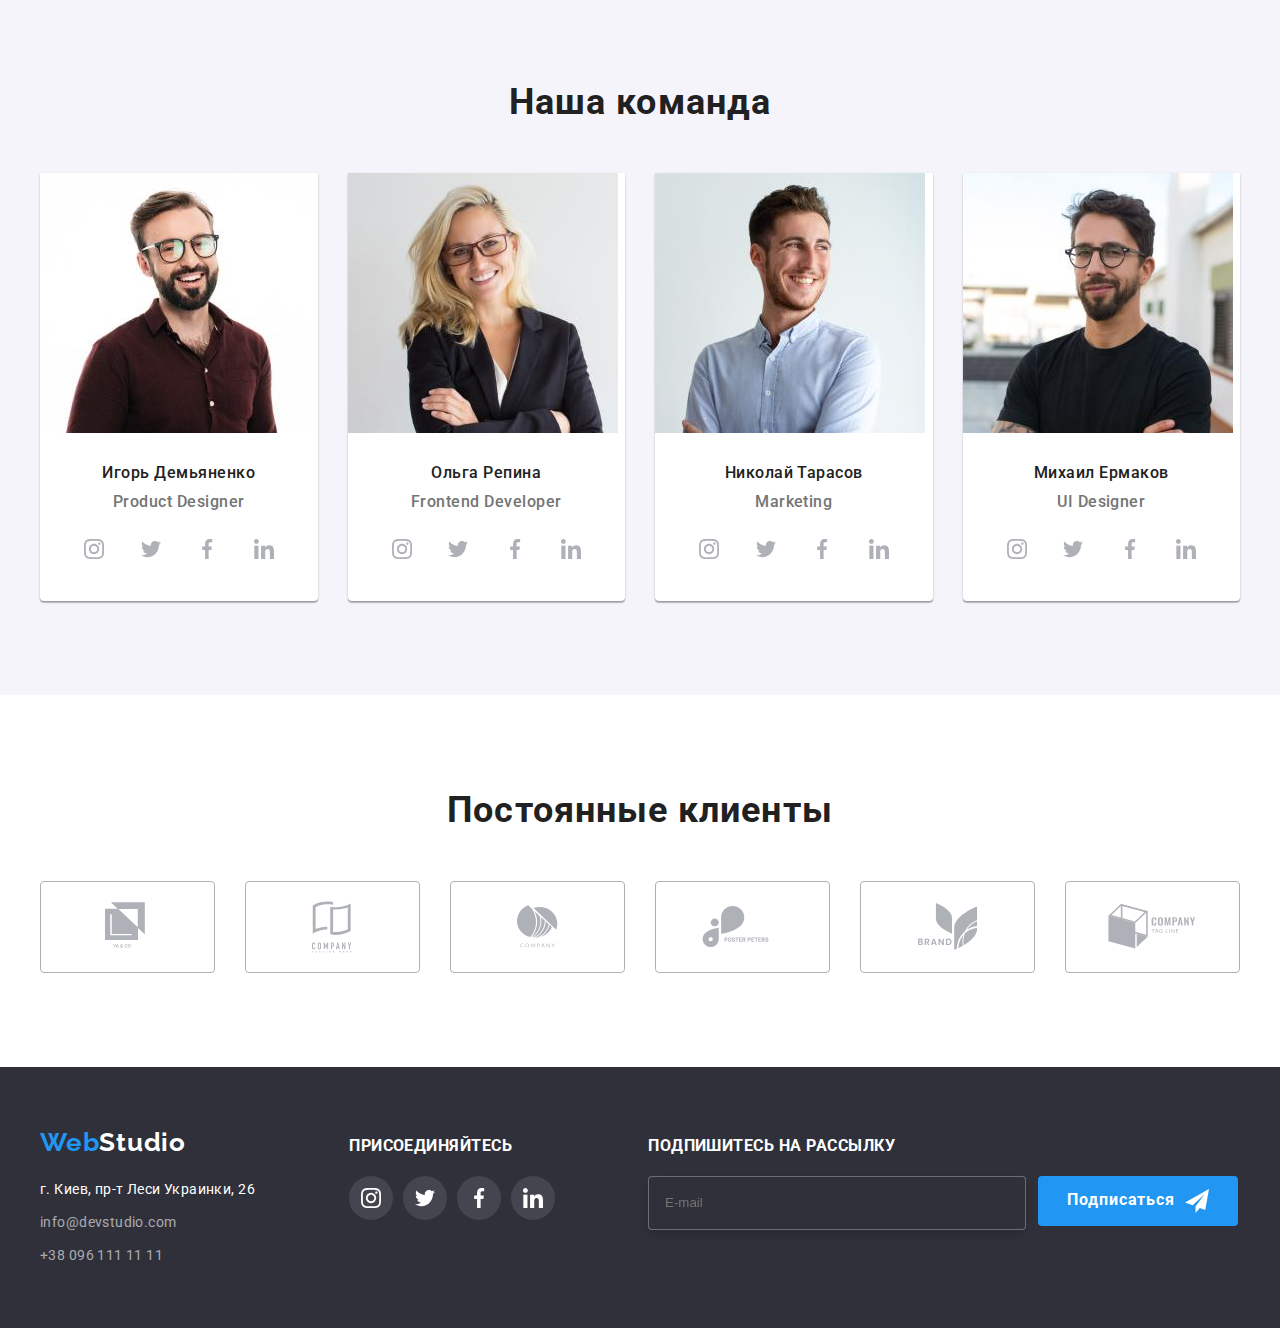
==== commit 4e41a93f: "Hero & clients corrected" ====
--- a/index.html
+++ b/index.html
@@ -99,7 +99,6 @@
 </div>
 </div>
 
-    </div>
     </header>
     <!-- ==========END HEADER========== -->
 
@@ -400,7 +399,7 @@
 <section class="clients">
     <div class="container clients__container">
         <h2 class="container__title">Постоянные клиенты</h2>
-        <ul class="card-set">
+        <ul class="card-set__clients">
             <li class="card-set__clients-item list">
                 <a class="card-set__icon-link link" href="">
                     <svg width="44" height="49">
--- a/css/main.min.css
+++ b/css/main.min.css
@@ -1,3 +1,3 @@
 :root{--main-font: 'Roboto', sans-serif;--secondary-font: 'Raleway', sans-serif;--accent-color: rgba(33, 150, 243, 1);--title-color: rgba(33, 33, 33, 1);--text-color: rgba(117, 117, 117, 1);--button-color: #188ce8;--background-color: #ffffff;--hero-color: #2f303a;--team-color: #f5f4fa;--footer-contakts-color: rgba(255, 255, 255, 0.6);--icons-main-color: #afb1b8;--active-color: #2196f3;--card-shadow: 0px 1px 3px rgba(0, 0, 0, 0.12),
-    0px 1px 1px rgba(0, 0, 0, 0.14), 0px 2px 1px rgba(0, 0, 0, 0.2);--section-pt: 60px;--section-pb: 60px}.visually-hidden{position:absolute !important;clip:rect(1px 1px 1px 1px);clip:rect(1px, 1px, 1px, 1px);padding:0 !important;border:0 !important;height:1px !important;width:1px !important;overflow:hidden}body{font-family:var(--main-font);color:#212121;font-style:normal;font-weight:500;font-size:14px;line-height:1.14;background-color:var(--background-color);letter-spacing:0.02em;margin:0}h1,h2,h3,h4,h5,h6,p{margin:0}ul,ol{margin:0;padding:0}img{display:block;max-width:100%;height:auto}.list{list-style:none}.link{text-decoration:none;color:var(--title-color)}.adress{font-style:normal}.is-hidden{opacity:0;visibility:hidden;pointer-events:none}.container{padding-left:15px;padding-right:15px}@media screen and (min-width: 480px){.container{width:448px;margin:0 auto}}@media screen and (min-width: 768px){.container{width:720px}.about .container{display:flex}}@media screen and (min-width: 1200px){.container{width:1200px}}.icon-link{display:flex;justify-content:center;align-items:center;fill:var(--icons-main-color);transition:250ms cubic-bezier(0.4, 0, 0.2, 1)}@media screen and (max-width: 767px){.site-nav{display:none}.contact-nav{display:none}}@media screen and (min-width: 768px){.site-nav{display:flex;align-items:center;padding:0px}}.navigation{display:flex;align-items:center}.navigation__logo{display:block;margin-right:88px;padding-top:24px;padding-bottom:25px;color:#2196f3;font-family:'Raleway', sans-serif;font-weight:bold;font-size:24px;line-height:1.16;letter-spacing:0.03em;text-decoration:none}@media (min-width: 1200px){.navigation__logo{margin-right:93px;font-size:26px;line-height:1.19}}.navigation__logo--header{color:var(--title-color)}.site-nav__item:not(:last-child){margin-right:50px}.site-nav__link{letter-spacing:0.02em;color:var(--title-color);transition:color 250ms cubic-bezier(0.4, 0, 0.2, 1);padding:32px 0px;position:relative}.site-nav__link:hover,.site-nav__link:focus{color:var(--accent-color)}.site-nav__link::after{content:'';position:absolute;display:block;transition:250ms cubic-bezier(0.4, 0, 0.2, 1);transform:scaleX(0);bottom:0;width:100%;height:4px;background-color:var(--active-color);border-radius:2px}.site-nav__link:hover::after{transform:scaleX(1)}.site-nav__link.site-nav__current::after{transform:scaleX(1)}.site-nav__current{color:var(--accent-color)}.contact-nav{display:none;margin-left:auto}@media screen and (min-width: 768px) and (max-width: 1199px){.contact-nav{display:flex;flex-direction:column;justify-content:center}}@media screen and (min-width: 1200px){.contact-nav{display:flex}}@media (max-width: 1199px){.contact-nav__item{padding:5px 0px;font-size:12px;line-height:1.16}}@media screen and (min-width: 1200px){.contact-nav__item:not(:last-child){margin-right:50px}}.contact-nav__item:hover .contact-nav__link,.contact-nav__item:focus .contact-nav__link{color:var(--accent-color);animation-name:heartBeat;animation-duration:2000ms;animation-timing-function:linear}.contact-nav__link{display:flex;align-items:center;fill:var(--icons-main-color);color:var(--text-color);transition:color 250ms cubic-bezier(0.4, 0, 0.2, 1),fill 250ms cubic-bezier(0.4, 0, 0.2, 1)}.contact-nav__link:focus,.contact-nav__link:hover{color:var(--accent-color);fill:var(--accent-color)}@media screen and (min-width: 1200px){.contact-nav__link{padding:32px 0px}}.contact-nav__icon{margin-right:10px}.card-set{padding:0px;margin-left:calc(-1 * 30px);margin-top:calc(-1 * 30px)}@media (min-width: 768px){.card-set{display:flex;justify-content:center;flex-wrap:wrap}}.card-set__item{margin-left:30px;margin-top:30px}@media (min-width: 768px){.card-set__item{flex-basis:calc(100% / 2 - 30px)}}@media (min-width: 1200px){.card-set__item{flex-basis:calc(100% / 4 - 30px)}}.card-set__item--primary{position:relative;border-radius:0px 0px 4px 4px;background-color:#ffffff;margin-left:30px;margin-top:30px;transition:box-shadow 250ms cubic-bezier(0.4, 0, 0.2, 1);flex-grow:1}.card-set__item--primary:nth-last-child(-n+3){margin-bottom:0}.card-set__item--primary:hover,.card-set__item--primary:focus{box-shadow:0px 1px 1px rgba(0,0,0,0.12),0px 4px 4px rgba(0,0,0,0.06),1px 4px 6px rgba(0,0,0,0.16)}@media (min-width: 768px){.card-set__item--primary{display:flex;flex-basis:calc(100% / 2 - 30px)}}@media (min-width: 1200px){.card-set__item--primary{display:flex;flex-basis:calc(100% / 3 - 30px)}}.card-set__item--direction{background:#ffffff;box-shadow:0px 1px 3px rgba(0,0,0,0.12),0px 1px 1px rgba(0,0,0,0.14),0px 2px 1px rgba(0,0,0,0.2);border-radius:0px 0px 4px 4px}.card-set__link{display:block;transition:box-shadow 250ms cubic-bezier(0.4, 0, 0.2, 1)}@media (min-width: 768px){.card-set__link{display:flex;flex-direction:column}}.card-set__link:hover,.card-set__link:focus{box-shadow:0px 1px 1px rgba(0,0,0,0.12),0px 4px 4px rgba(0,0,0,0.06),1px 4px 6px rgba(0,0,0,0.16)}.card-set__link:focus .animation__overlay,.card-set__link:hover .animation__overlay{opacity:1;transform:translateX(0)}.card-content{padding:20px 24px;border:1px solid #eeeeee;border-top:none}@media (min-width: 768px){.card-content{flex-grow:1}}.card-content__title{font-weight:bold;font-size:18px;line-height:2;margin-bottom:4px}.card-content__text{font-size:16px;line-height:1.88;letter-spacing:0.03em;color:var(--text-color)}.animation{position:relative;overflow:hidden}.animation__overlay{position:absolute;transform:translateY(100%);top:0;padding:63px 23px;width:100%;height:100%;font-weight:normal;font-size:18px;line-height:1.56;letter-spacing:0.03em;color:var(--background-color);background-color:rgba(33,150,243,0.9);transition:transform 250ms cubic-bezier(0.4, 0, 0.2, 1);opacity:0}.mobile-menu__close-icon{width:40px;height:40px;fill:#000000}.mobile-menu{z-index:5;position:fixed;top:0;left:50%;width:100vw;height:100vh;padding:48px 40px;background-color:#fff;transform:translateY(-100%) translateX(-50%);transition:transform 250ms linear;display:flex;flex-direction:column;justify-content:space-between;overflow-y:scroll}.is-open{transform:translateY(0) translateX(-50%)}@media screen and (min-width: 768px){.burger-btn{display:none}.mobile-menu{display:none}}.burger-icon{display:none}@media (max-width: 767px){.burger-icon{display:block}}.mobile-menu__link{font-size:40px;line-height:1.17;text-decoration:none;color:#212121;transition:color 250ms cubic-bezier(0.4, 0, 0.2, 1)}.mobile-menu__link:hover,.mobile-menu__link:focus{color:#2196f3}.mobile-menu__current{color:#2196f3}.mobile-menu__item:not(:last-child){margin-bottom:32px}.mobile-contacts__list{margin-bottom:64px}.mobile-contacts__item:not(:last-child){margin-bottom:32px}.mobile-contacts__link--tel{text-decoration:none;font-size:34px;line-height:1.17;color:#2196f3}.mobile-contacts__link--mail{text-decoration:none;font-size:24px;line-height:1.16;color:#757575}.mobile-social{display:flex;flex-wrap:wrap}.mobile-social__item:not(:last-child)::after{content:'';width:22px;height:0px;margin:0 10px;border:1px solid rgba(33,33,33,0.2);transform:rotate(90deg)}.mobile-social__link{text-decoration:none;font-size:18px;line-height:1.2;color:#2196f3}@media screen and (max-width: 767px){.header .container{display:flex;justify-content:space-between}}.burger-btn,.mobile-menu__close-btn{background-color:transparent;border:none;padding:0}.mobile-menu__close-btn{position:absolute;top:10px;right:15px}.burger-icon{width:40px;height:40px}.header{border-bottom:1px solid #ececec}.hero{margin-left:auto;margin-right:auto;padding-top:118px;padding-bottom:118px;background-position:center;background-color:#2f303a;background-repeat:no-repeat;background-image:linear-gradient(rgba(47,48,58,0.4), rgba(47,48,58,0.4)),url("../images/hero/m_header_img@1x.jpg");background-size:cover}@media (min-device-pixel-ratio: 2), (-webkit-min-device-pixel-ratio: 2), (min-resolution: 192dpi), (min-resolution: 2dppx){.hero{background-image:linear-gradient(to left, rgba(47,48,58,0.4), rgba(47,48,58,0.4)),url("../images/hero/m_header_img@2x.jpg")}}@media (min-width: 768px){.hero{background-image:linear-gradient(to left, rgba(47,48,58,0.4), rgba(47,48,58,0.4)),url("../images/hero/t_header_img@2x.jpg")}}@media (min-width: 1200px){.hero{background-color:#c4c4c4;padding-top:200px;padding-bottom:200px;background-image:linear-gradient(to left rgba(47,48,58,0.4), rgba(47,48,58,0.4)),url("../images/hero/d_heaker@2x.jpg");background-repeat:no-repeat;background-size:cover;max-width:1600px;margin:0 auto}}.hero__title{margin-left:auto;margin-right:auto;margin-bottom:30px;max-width:360px;color:var(--background-color);font-weight:900;font-size:26px;line-height:1.6;text-align:center;letter-spacing:0.06em;text-transform:uppercase}@media (min-width: 1200px){.hero__title{font-size:44px;line-height:1.36;max-width:696px}}.button{border:0px;border-radius:4px;min-width:200px;padding-top:10px;padding-bottom:10px;font-weight:bold;font-size:16px;line-height:1.88;color:var(--background-color);background-color:var(--button-color);cursor:pointer;display:block;margin:0 auto;transition:background-color 250ms cubic-bezier(0.4, 0, 0.2, 1),color 250ms cubic-bezier(0.4, 0, 0.2, 1),filter 250ms cubic-bezier(0.4, 0, 0.2, 1)}.about{padding-top:var(--section-pt);padding-bottom:var(--section-pb);padding-left:15px;padding-right:20px}@media screen and (min-width: 1200px){.about{padding-top:94px;padding-bottom:47px}}.card-set__item{margin-left:30px;margin-top:30px}@media (min-width: 768px){.card-set__item{flex-basis:calc(100% / 2 - 30px)}}@media (min-width: 1200px){.card-set__item{flex-basis:calc(100% / 4 - 30px)}}.thumb{height:120px;background:var(--team-color);border-radius:4px;margin-bottom:30px;display:flex;justify-content:center;align-items:center;fill:var(--icons-main-color);transition:250ms cubic-bezier(0.4, 0, 0.2, 1)}.card-set__title{font-size:14px;font-weight:bold;line-height:1.14;letter-spacing:0.03em;text-transform:uppercase;margin-bottom:10px}@media (max-width: 768px){.card-set__title{text-align:center}}.card-set__text{font-size:14px;font-weight:400;line-height:1.71;letter-spacing:0.03em;color:var(--text-color)}.occupations{padding-top:47px;padding-bottom:84px}@media (max-width: 1199px){.occupations{display:none}}.container__title{font-size:28px;font-weight:700;line-height:1.17;letter-spacing:0.03em;text-align:center;margin-bottom:50px}@media (min-width: 1200px){.container__title{font-size:36px}}.product-thumb{position:relative}.lable{bottom:0;position:absolute;display:flex;align-items:center;justify-content:center;width:370px;height:70px;background:rgba(47,48,58,0.8)}.lable__title--job{font-weight:bold;letter-spacing:0.03em;text-transform:uppercase;color:var(--background-color)}.team{background-color:var(--team-color)}.team__container{padding-top:94px;padding-bottom:94px}.card-set__item--direction{margin-left:30px;margin-top:30px;background:#ffffff;box-shadow:0px 1px 3px rgba(0,0,0,0.12),0px 1px 1px rgba(0,0,0,0.14),0px 2px 1px rgba(0,0,0,0.2);border-radius:0px 0px 4px 4px}@media (min-width: 768px){.card-set__item--direction{flex-basis:calc(100% / 2 - 30px)}}@media (min-width: 1200px){.card-set__item--direction{flex-basis:calc(100% / 4 - 30px)}}.name-card__title{font-size:16px;font-weight:500;line-height:1.19;letter-spacing:0.03em;margin-bottom:10px}.name-card__text{font-size:16px;line-height:1.19;letter-spacing:0.03em;color:var(--text-color);margin-bottom:16px}.name-card{padding:30px 32px;text-align:center}.name-card__icon-link{display:flex;justify-content:center;align-items:center;fill:var(--icons-main-color);width:44px;height:44px;border-radius:50%;transition:fill 250ms cubic-bezier(0.4, 0, 0.2, 1),color 250ms cubic-bezier(0.4, 0, 0.2, 1),background-color 250ms cubic-bezier(0.4, 0, 0.2, 1)}.name-card__icon-link:hover,.name-card__icon-link:focus{background-color:var(--accent-color);fill:var(--background-color)}.name-card__icons{display:flex;justify-content:center}@media (min-width: 1200px){.name-card__icons{justify-content:space-between}}.clients__container{padding-top:94px;padding-bottom:94px}.card-set__clients-item{flex-basis:calc(100% / 2 - 30px);margin-left:30px;margin-top:30px;fill:#afb1b8}@media (min-width: 768px){.card-set__clients-item{flex-basis:calc(100% / 3 - 30px)}}@media (min-width: 1200px){.card-set__clients-item{flex-basis:calc(100% / 6 - 30px)}}.card-set__icon-link{display:flex;justify-content:center;align-items:center;fill:var(--icons-main-color);transition:250ms cubic-bezier(0.4, 0, 0.2, 1);height:90px;border:1px solid var(--icons-main-color);border-radius:4px;transition:250ms cubic-bezier(0.4, 0, 0.2, 1)}.card-set__icon-link:hover,.card-set__icon-link:focus{fill:var(--active-color);border:1px solid var(--active-color)}.footer{background-color:var(--hero-color);padding-top:60px;padding-bottom:60px;margin-left:auto;margin-right:auto}.footer__container{align-items:baseline;padding-top:0}@media (min-width: 1200px){.footer__container{display:flex}}@media (min-width: 768px){.footer__div{display:flex;justify-content:space-around;align-items:baseline}}@media (max-width: 1199px){.footer__div{margin-bottom:60px;text-align:center}}.footer__address{display:inline-block}@media (min-width: 768px){.footer__address{margin-right:70px}}@media (max-width: 767px){.footer__address{margin-bottom:60px}}.footer__logo{display:block;margin-bottom:20px;color:var(--accent-color);animation-duration:3000ms;font-family:var(--secondary-font);font-weight:700;font-style:normal;font-size:24px;line-height:1.16;letter-spacing:0.03em;text-decoration:none}@media (min-width: 1200px){.footer__logo{margin-right:93px;font-size:26px;line-height:1.19;text-align:left}}@media (max-width: 1199px){.footer__logo{text-align:center}}.footer__logo--accent{color:var(--background-color)}.adress{padding:0px;min-width:231px;font-style:normal;font-weight:normal;line-height:1.7;letter-spacing:0.03em}@media (max-width: 1199px){.adress{text-align:center}}.adress__item:not(:last-child){margin-bottom:9px}.adress__maps{font-size:14px;line-height:1.71;letter-spacing:0.03em;color:var(--background-color)}.adress__link{font-size:14px;line-height:1.71;letter-spacing:0.03em;color:var(--footer-contakts-color);transition:color 250ms cubic-bezier(0.4, 0, 0.2, 1)}.adress__link:hover,.adress__link:focus{color:var(--accent-color)}.footer-join{min-width:206px}@media (min-width: 1200px){.footer-join{margin-right:93px}}.footer__text{margin-bottom:20px;letter-spacing:0.03em;text-transform:uppercase;color:#ffffff}@media (max-width: 1199px){.footer__text{text-align:center}}.footer-social{display:flex;justify-content:center}@media (min-width: 1200px){.footer-social{justify-content:space-between}}.footer-social__item:not(:last-child){margin-right:10px}.footer-social__icon-link{display:flex;justify-content:center;align-items:center;width:44px;height:44px;border-radius:50%;background-color:rgba(255,255,255,0.1);fill:var(--background-color);transition:background-color 250ms cubic-bezier(0.4, 0, 0.2, 1)}.footer-social__icon-link:hover,.footer-social__icon-link:focus{background-color:var(--active-color)}.sign{display:block}@media (min-width: 1200px){.sign-form{display:flex}}.sub-label{display:block;font-weight:normal;font-size:16px;line-height:1.25;letter-spacing:0.03em;text-align:center;color:rgba(255,255,255,0.6)}@media (max-width: 1199px){.sub-label{margin-bottom:20px}}@media (min-width: 1200px){.sub-label{margin-right:12px}}.sub-label__input-footer{height:50px;width:100%;padding-left:16px;color:#757575;background-color:#2f303a;border:1px solid rgba(255,255,255,0.3);filter:drop-shadow(0px 4px 4px rgba(0,0,0,0.15));border-radius:4px;transition:border-color 250ms cubic-bezier(0.4, 0, 0.2, 1)}.sub-label__input-footer:hover,.sub-label__input-footer:focus{border-color:#2196f3;outline:none}@media (min-width: 768px) and (max-width: 1199px){.sub-label__input-footer{width:450px}}@media (min-width: 1200px){.sub-label__input-footer{width:358px}}.button--sign{width:200px;height:50px;padding:0;display:flex;align-items:center;justify-content:center;background-color:var(--active-color);color:var(--background-color);font-family:inherit;font-weight:bold;line-height:1.9;letter-spacing:0.06em;transition:background-color 250ms cubic-bezier(0.4, 0, 0.2, 1)}.button--sign:hover,.button--sign:focus{background-color:var(--button-color)}.button__icon-send{margin-left:10px}.backdrop{position:fixed;top:0;left:0;width:100vw;height:100vh;background-color:rgba(0,0,0,0.5);transition:250ms cubic-bezier(0.4, 0, 0.2, 1),opacity 250ms cubic-bezier(0.4, 0, 0.2, 1)}.modal{position:relative;padding:40px;overflow-y:scroll;margin:0 auto;max-width:450px;background-color:#ffffff;box-shadow:0px 1px 3px rgba(0,0,0,0.12),0px 1px 1px rgba(0,0,0,0.14),0px 2px 1px rgba(0,0,0,0.2);border-radius:4px}@media (min-width: 1200px){.modal{max-width:528px}}.modal-close-btn{position:absolute;display:flex;align-items:center;justify-content:center;top:8px;right:8px;border-radius:50%;border:1px solid rgba(0,0,0,0.1);background:transparent;cursor:pointer;width:30px;height:30px;background-color:var(--background-color);transition:fill 250ms cubic-bezier(0.4, 0, 0.2, 1)}.modal-close-btn:hover,.modal-close-btn:focus{fill:var(--active-color)}.contact-model{margin-bottom:20px}.contact-model__title{margin-bottom:12px;font-weight:bold;font-size:20px;line-height:1.15;text-align:center;letter-spacing:0.03em}.form-label{display:block;margin-bottom:4px;font-weight:normal;font-size:12px;line-height:1.16;letter-spacing:0.01em;color:#757575}.form-field{margin-bottom:10px}.form-rel{position:relative}.form-rel__input{width:100%;height:40px;border:1px solid rgba(33,33,33,0.2);padding-left:42px;border-radius:4px;outline:none;transition:border-color 250ms cubic-bezier(0.4, 0, 0.2, 1)}.form-rel__input:valid{border-color:#4caf50}.form-rel__input:hover+.form-rel__icon-label,.form-rel__input:hover,.form-rel__input:focus+.form-rel__icon-label,.form-rel__input:focus{fill:var(--active-color);border-color:var(--active-color)}.form-rel__icon-label{position:absolute;top:50%;left:12px;transform:translateY(-50%);transition:fill 250ms cubic-bezier(0.4, 0, 0.2, 1)}.form-field__comment{resize:none;padding:12px 16px;width:100%;height:120px;outline:none;border:1px solid rgba(33,33,33,0.2);border-radius:4px;transition:border-color 250ms cubic-bezier(0.4, 0, 0.2, 1)}.form-field__comment::placeholder{font-weight:normal;font-size:14px;line-height:1.16;letter-spacing:0.01em;color:rgba(117,117,117,0.5)}.form-field__comment:hover,.form-field__comment:focus{border-color:var(--active-color)}.agreement-label{display:flex;align-items:center;margin-bottom:30px;justify-content:space-evenly;font-weight:normal;font-size:14px;line-height:1.7;letter-spacing:0.03em;color:#757575;flex-wrap:wrap}@media (max-width: 1199px){.agreement-label{font-size:12px;line-height:1.4}}.agreement-label__checkbox{clip:rect(0 0 0 0);overflow:hidden;position:absolute}.agreement-label__checkbox:checked+.agreement-label__check-icon{background-color:var(--active-color);background-image:url(../images/icon-check.svg);background-size:contain;background-origin:border-box;border-color:var(--active-color)}.agreement-label__checkbox:focus+.agreement-label__check-icon{box-shadow:var(--card-shadow)}.agreement-label__check-icon{display:inline-block;width:16px;height:15px;background-image:url(../images/vector.svg)}.contract-link{color:var(--active-color)}.button--send{border:0px;border-radius:4px;min-width:200px;padding-top:10px;padding-bottom:10px;font-weight:bold;font-size:16px;line-height:1.88;color:var(--background-color);background-color:var(--button-color);cursor:pointer;display:block;margin:0 auto;transition:background-color 250ms cubic-bezier(0.4, 0, 0.2, 1),color 250ms cubic-bezier(0.4, 0, 0.2, 1),filter 250ms cubic-bezier(0.4, 0, 0.2, 1)}.examples{padding-top:94px;padding-bottom:94px}.button-set{display:flex;margin-bottom:70px;margin-top:calc(-1 * 15px);margin-left:calc(-1 * 8px);padding:0px;flex-wrap:wrap}@media (min-width: 768px){.button-set{margin-bottom:30px;margin-right:auto;margin-left:auto;justify-content:center}}@media (min-width: 1200px){.button-set{margin-bottom:60px}}.button-set__item{margin-right:8px;margin-top:15px}.button-filter{border-radius:4px;min-width:73px;padding-top:10px;padding-bottom:10px;font-size:16px;font-weight:500;line-height:1.62;letter-spacing:0.03em;text-align:center;border:none;display:block;padding-left:22px;padding-right:22px;transition:background-color 250ms cubic-bezier(0.4, 0, 0.2, 1),color 250ms cubic-bezier(0.4, 0, 0.2, 1),box-shadow 250ms cubic-bezier(0.4, 0, 0.2, 1)}body .button-filter:hover,body .button-filter:focus,body .button-filter:active{background-color:var(--button-color);color:var(--background-color);cursor:pointer;box-shadow:0px 2px 2px 0px rgba(0,0,0,0.12);box-shadow:0px 1px 2px 0px rgba(0,0,0,0.08);box-shadow:0px 3px 1px 0px rgba(0,0,0,0.1)}
+    0px 1px 1px rgba(0, 0, 0, 0.14), 0px 2px 1px rgba(0, 0, 0, 0.2);--section-pt: 60px;--section-pb: 60px}.visually-hidden{position:absolute !important;clip:rect(1px 1px 1px 1px);clip:rect(1px, 1px, 1px, 1px);padding:0 !important;border:0 !important;height:1px !important;width:1px !important;overflow:hidden}body{font-family:var(--main-font);color:#212121;font-style:normal;font-weight:500;font-size:14px;line-height:1.14;background-color:var(--background-color);letter-spacing:0.02em;margin:0}h1,h2,h3,h4,h5,h6,p{margin:0}ul,ol{margin:0;padding:0}img{display:block;max-width:100%;height:auto}.list{list-style:none}.link{text-decoration:none;color:var(--title-color)}.adress{font-style:normal}.is-hidden{opacity:0;visibility:hidden;pointer-events:none}.container{padding-left:15px;padding-right:15px}@media screen and (min-width: 480px){.container{width:448px;margin:0 auto}}@media screen and (min-width: 768px){.container{width:720px}.about .container{display:flex}}@media screen and (min-width: 1200px){.container{width:1200px}}.icon-link{display:flex;justify-content:center;align-items:center;fill:var(--icons-main-color);transition:250ms cubic-bezier(0.4, 0, 0.2, 1)}@media screen and (max-width: 767px){.site-nav{display:none}.contact-nav{display:none}}@media screen and (min-width: 768px){.site-nav{display:flex;align-items:center;padding:0px}}.navigation{display:flex;align-items:center}.navigation__logo{display:block;margin-right:88px;padding-top:24px;padding-bottom:25px;color:#2196f3;font-family:'Raleway', sans-serif;font-weight:bold;font-size:24px;line-height:1.16;letter-spacing:0.03em;text-decoration:none}@media (min-width: 1200px){.navigation__logo{margin-right:93px;font-size:26px;line-height:1.19}}.navigation__logo--header{color:var(--title-color)}.site-nav__item:not(:last-child){margin-right:50px}.site-nav__link{letter-spacing:0.02em;color:var(--title-color);transition:color 250ms cubic-bezier(0.4, 0, 0.2, 1);padding:32px 0px;position:relative}.site-nav__link:hover,.site-nav__link:focus{color:var(--accent-color)}.site-nav__link::after{content:'';position:absolute;display:block;transition:250ms cubic-bezier(0.4, 0, 0.2, 1);transform:scaleX(0);bottom:0;width:100%;height:4px;background-color:var(--active-color);border-radius:2px}.site-nav__link:hover::after{transform:scaleX(1)}.site-nav__link.site-nav__current::after{transform:scaleX(1)}.site-nav__current{color:var(--accent-color)}.contact-nav{display:none;margin-left:auto}@media screen and (min-width: 768px) and (max-width: 1199px){.contact-nav{display:flex;flex-direction:column;justify-content:center}}@media screen and (min-width: 1200px){.contact-nav{display:flex}}@media (max-width: 1199px){.contact-nav__item{padding:5px 0px;font-size:12px;line-height:1.16}}@media screen and (min-width: 1200px){.contact-nav__item:not(:last-child){margin-right:50px}}.contact-nav__item:hover .contact-nav__link,.contact-nav__item:focus .contact-nav__link{color:var(--accent-color);animation-name:heartBeat;animation-duration:2000ms;animation-timing-function:linear}.contact-nav__link{display:flex;align-items:center;fill:var(--icons-main-color);color:var(--text-color);transition:color 250ms cubic-bezier(0.4, 0, 0.2, 1),fill 250ms cubic-bezier(0.4, 0, 0.2, 1)}.contact-nav__link:focus,.contact-nav__link:hover{color:var(--accent-color);fill:var(--accent-color)}@media screen and (min-width: 1200px){.contact-nav__link{padding:32px 0px}}.contact-nav__icon{margin-right:10px}.card-set{padding:0px;margin-left:calc(-1 * 30px);margin-top:calc(-1 * 30px)}@media (min-width: 768px){.card-set{display:flex;justify-content:center;flex-wrap:wrap}}.card-set__item{margin-left:30px;margin-top:30px}@media (min-width: 768px){.card-set__item{flex-basis:calc(100% / 2 - 30px)}}@media (min-width: 1200px){.card-set__item{flex-basis:calc(100% / 4 - 30px)}}.card-set__item--primary{position:relative;border-radius:0px 0px 4px 4px;background-color:#ffffff;margin-left:30px;margin-top:30px;transition:box-shadow 250ms cubic-bezier(0.4, 0, 0.2, 1);flex-grow:1}.card-set__item--primary:nth-last-child(-n+3){margin-bottom:0}@media (min-width: 768px) and (max-width: 1199px){.card-set__item--primary:last-child{margin-right:358px}}.card-set__item--primary:hover,.card-set__item--primary:focus{box-shadow:0px 1px 1px rgba(0,0,0,0.12),0px 4px 4px rgba(0,0,0,0.06),1px 4px 6px rgba(0,0,0,0.16)}@media (min-width: 768px){.card-set__item--primary{display:flex;flex-basis:calc(100% / 2 - 30px)}}@media (min-width: 1200px){.card-set__item--primary{display:flex;flex-basis:calc(100% / 3 - 30px)}}.card-set__item--direction{background:#ffffff;box-shadow:0px 1px 3px rgba(0,0,0,0.12),0px 1px 1px rgba(0,0,0,0.14),0px 2px 1px rgba(0,0,0,0.2);border-radius:0px 0px 4px 4px}.card-set__link{display:block;transition:box-shadow 250ms cubic-bezier(0.4, 0, 0.2, 1)}@media (min-width: 768px){.card-set__link{display:flex;flex-direction:column}}.card-set__link:hover,.card-set__link:focus{box-shadow:0px 1px 1px rgba(0,0,0,0.12),0px 4px 4px rgba(0,0,0,0.06),1px 4px 6px rgba(0,0,0,0.16)}.card-set__link:focus .animation__overlay,.card-set__link:hover .animation__overlay{opacity:1;transform:translateX(0)}.card-content{padding:20px 24px;border:1px solid #eeeeee;border-top:none}@media (min-width: 768px){.card-content{flex-grow:1}}.card-content__title{font-weight:bold;font-size:18px;line-height:2;margin-bottom:4px}.card-content__text{font-size:16px;line-height:1.88;letter-spacing:0.03em;color:var(--text-color)}.animation{position:relative;overflow:hidden}.animation__overlay{position:absolute;transform:translateY(100%);top:0;padding:63px 23px;width:100%;height:100%;font-weight:normal;font-size:18px;line-height:1.56;letter-spacing:0.03em;color:var(--background-color);background-color:rgba(33,150,243,0.9);transition:transform 250ms cubic-bezier(0.4, 0, 0.2, 1);opacity:0}.card-set__clients{display:flex;padding:0px;flex-wrap:wrap;margin-left:calc(-1 * 30px);margin-top:calc(-1 * 30px)}.card-set__clients-item{margin-left:30px;margin-top:30px;flex-basis:calc(100% / 2 - 30px);fill:#afb1b8}@media (min-width: 768px){.card-set__clients-item{flex-basis:calc(100% / 3 - 30px)}}@media (min-width: 1200px){.card-set__clients-item{flex-basis:calc(100% / 6 - 30px)}}.mobile-menu__close-icon{width:40px;height:40px;fill:#000000}.mobile-menu{z-index:5;position:fixed;top:0;left:50%;width:100vw;height:100vh;padding:48px 40px;background-color:#fff;transform:translateY(-100%) translateX(-50%);transition:transform 250ms linear;display:flex;flex-direction:column;justify-content:space-between;overflow-y:scroll}.is-open{transform:translateY(0) translateX(-50%)}@media screen and (min-width: 768px){.burger-btn{display:none}.mobile-menu{display:none}}.burger-icon{display:none}@media (max-width: 767px){.burger-icon{display:block}}.mobile-menu__link{font-size:40px;line-height:1.17;text-decoration:none;color:#212121;transition:color 250ms cubic-bezier(0.4, 0, 0.2, 1)}.mobile-menu__link:hover,.mobile-menu__link:focus{color:#2196f3}.mobile-menu__current{color:#2196f3}.mobile-menu__item:not(:last-child){margin-bottom:32px}.mobile-contacts__list{margin-bottom:64px}.mobile-contacts__item:not(:last-child){margin-bottom:32px}.mobile-contacts__link--tel{text-decoration:none;font-size:34px;line-height:1.17;color:#2196f3}.mobile-contacts__link--mail{text-decoration:none;font-size:24px;line-height:1.16;color:#757575}.mobile-social{display:flex;flex-wrap:wrap}.mobile-social__item:not(:last-child)::after{content:'';width:22px;height:0px;margin:0 10px;border:1px solid rgba(33,33,33,0.2);transform:rotate(90deg)}.mobile-social__link{text-decoration:none;font-size:18px;line-height:1.2;color:#2196f3}@media screen and (max-width: 767px){.header .container{display:flex;justify-content:space-between}}.burger-btn,.mobile-menu__close-btn{background-color:transparent;border:none;padding:0}.mobile-menu__close-btn{position:absolute;top:10px;right:15px}.burger-icon{width:40px;height:40px}.header{border-bottom:1px solid #ececec}.hero{margin-left:auto;margin-right:auto;padding-top:118px;padding-bottom:118px;background-position:center;background-color:#2f303a;background-repeat:no-repeat;background-image:linear-gradient(rgba(47,48,58,0.4), rgba(47,48,58,0.4)),url("../images/hero/m_header_img@1x.jpg");background-size:cover}@media (min-device-pixel-ratio: 2), (-webkit-min-device-pixel-ratio: 2), (min-resolution: 192dpi), (min-resolution: 2dppx){.hero{background-image:linear-gradient(to left, rgba(47,48,58,0.4), rgba(47,48,58,0.4)),url("../images/hero/m_header_img@2x.jpg")}}@media (min-width: 768px){.hero{background-image:linear-gradient(to left, rgba(47,48,58,0.4), rgba(47,48,58,0.4)),url("../images/hero/t_header_img@2x.jpg")}}@media (min-width: 1200px){.hero{background-color:#c4c4c4;padding-top:200px;padding-bottom:200px;background-image:linear-gradient(to left rgba(47,48,58,0.4), rgba(47,48,58,0.4)),url("../images/hero/d_header@2x.jpg");background-repeat:no-repeat;background-size:cover;max-width:1600px;margin:0 auto}}.hero__title{margin-left:auto;margin-right:auto;margin-bottom:30px;max-width:360px;color:var(--background-color);font-weight:900;font-size:26px;line-height:1.6;text-align:center;letter-spacing:0.06em;text-transform:uppercase}@media (min-width: 1200px){.hero__title{font-size:44px;line-height:1.36;max-width:696px}}.button{border:0px;border-radius:4px;min-width:200px;padding-top:10px;padding-bottom:10px;font-weight:bold;font-size:16px;line-height:1.88;color:var(--background-color);background-color:var(--button-color);cursor:pointer;display:block;margin:0 auto;transition:background-color 250ms cubic-bezier(0.4, 0, 0.2, 1),color 250ms cubic-bezier(0.4, 0, 0.2, 1),filter 250ms cubic-bezier(0.4, 0, 0.2, 1)}.about{padding-top:var(--section-pt);padding-bottom:var(--section-pb);padding-left:15px;padding-right:20px}@media screen and (min-width: 1200px){.about{padding-top:94px;padding-bottom:47px}}.card-set__item{margin-left:30px;margin-top:30px}@media (min-width: 768px){.card-set__item{flex-basis:calc(100% / 2 - 30px)}}@media (min-width: 1200px){.card-set__item{flex-basis:calc(100% / 4 - 30px)}}.thumb{height:120px;background:var(--team-color);border-radius:4px;margin-bottom:30px;display:flex;justify-content:center;align-items:center;fill:var(--icons-main-color);transition:250ms cubic-bezier(0.4, 0, 0.2, 1)}.card-set__title{font-size:14px;font-weight:bold;line-height:1.14;letter-spacing:0.03em;text-transform:uppercase;margin-bottom:10px}@media (max-width: 768px){.card-set__title{text-align:center}}.card-set__text{font-size:14px;font-weight:400;line-height:1.71;letter-spacing:0.03em;color:var(--text-color)}.occupations{padding-top:47px;padding-bottom:84px}@media (max-width: 1199px){.occupations{display:none}}.container__title{font-size:28px;font-weight:700;line-height:1.17;letter-spacing:0.03em;text-align:center;margin-bottom:50px}@media (min-width: 1200px){.container__title{font-size:36px}}.product-thumb{position:relative}.lable{bottom:0;position:absolute;display:flex;align-items:center;justify-content:center;width:370px;height:70px;background:rgba(47,48,58,0.8)}.lable__title--job{font-weight:bold;letter-spacing:0.03em;text-transform:uppercase;color:var(--background-color)}.team{background-color:var(--team-color)}.team__container{padding-top:94px;padding-bottom:94px}.card-set__item--direction{margin-left:30px;margin-top:30px;background:#ffffff;box-shadow:0px 1px 3px rgba(0,0,0,0.12),0px 1px 1px rgba(0,0,0,0.14),0px 2px 1px rgba(0,0,0,0.2);border-radius:0px 0px 4px 4px}@media (min-width: 768px){.card-set__item--direction{flex-basis:calc(100% / 2 - 30px)}}@media (min-width: 1200px){.card-set__item--direction{flex-basis:calc(100% / 4 - 30px)}}.name-card__title{font-size:16px;font-weight:500;line-height:1.19;letter-spacing:0.03em;margin-bottom:10px}.name-card__text{font-size:16px;line-height:1.19;letter-spacing:0.03em;color:var(--text-color);margin-bottom:16px}.name-card{padding:30px 32px;text-align:center}.name-card__icon-link{display:flex;justify-content:center;align-items:center;fill:var(--icons-main-color);width:44px;height:44px;border-radius:50%;transition:fill 250ms cubic-bezier(0.4, 0, 0.2, 1),color 250ms cubic-bezier(0.4, 0, 0.2, 1),background-color 250ms cubic-bezier(0.4, 0, 0.2, 1)}.name-card__icon-link:hover,.name-card__icon-link:focus{background-color:var(--accent-color);fill:var(--background-color)}.name-card__icons{display:flex;justify-content:center}@media (min-width: 1200px){.name-card__icons{justify-content:space-between}}.clients__container{padding-top:94px;padding-bottom:94px}.card-set__clients-item{flex-basis:calc(100% / 2 - 30px);margin-left:30px;margin-top:30px;fill:#afb1b8}@media (min-width: 768px){.card-set__clients-item{flex-basis:calc(100% / 3 - 30px)}}@media (min-width: 1200px){.card-set__clients-item{flex-basis:calc(100% / 6 - 30px)}}.card-set__icon-link{display:flex;justify-content:center;align-items:center;fill:var(--icons-main-color);transition:250ms cubic-bezier(0.4, 0, 0.2, 1);height:90px;border:1px solid var(--icons-main-color);border-radius:4px;transition:250ms cubic-bezier(0.4, 0, 0.2, 1)}.card-set__icon-link:hover,.card-set__icon-link:focus{fill:var(--active-color);border:1px solid var(--active-color)}.footer{background-color:var(--hero-color);padding-top:60px;padding-bottom:60px;margin-left:auto;margin-right:auto}.footer__container{align-items:baseline;padding-top:0}@media (min-width: 1200px){.footer__container{display:flex}}@media (min-width: 768px){.footer__div{display:flex;justify-content:space-around;align-items:baseline}}@media (max-width: 1199px){.footer__div{margin-bottom:60px;text-align:center}}.footer__address{display:inline-block}@media (min-width: 768px){.footer__address{margin-right:70px}}@media (max-width: 767px){.footer__address{margin-bottom:60px}}.footer__logo{display:block;margin-bottom:20px;color:var(--accent-color);animation-duration:3000ms;font-family:var(--secondary-font);font-weight:700;font-style:normal;font-size:24px;line-height:1.16;letter-spacing:0.03em;text-decoration:none}@media (min-width: 1200px){.footer__logo{margin-right:93px;font-size:26px;line-height:1.19;text-align:left}}@media (max-width: 1199px){.footer__logo{text-align:center}}.footer__logo--accent{color:var(--background-color)}.adress{padding:0px;min-width:231px;font-style:normal;font-weight:normal;line-height:1.7;letter-spacing:0.03em}@media (max-width: 1199px){.adress{text-align:center}}.adress__item:not(:last-child){margin-bottom:9px}.adress__maps{font-size:14px;line-height:1.71;letter-spacing:0.03em;color:var(--background-color)}.adress__link{font-size:14px;line-height:1.71;letter-spacing:0.03em;color:var(--footer-contakts-color);transition:color 250ms cubic-bezier(0.4, 0, 0.2, 1)}.adress__link:hover,.adress__link:focus{color:var(--accent-color)}.footer-join{min-width:206px}@media (min-width: 1200px){.footer-join{margin-right:93px}}.footer__text{margin-bottom:20px;letter-spacing:0.03em;text-transform:uppercase;color:#ffffff}@media (max-width: 1199px){.footer__text{text-align:center}}.footer-social{display:flex;justify-content:center}@media (min-width: 1200px){.footer-social{justify-content:space-between}}.footer-social__item:not(:last-child){margin-right:10px}.footer-social__icon-link{display:flex;justify-content:center;align-items:center;width:44px;height:44px;border-radius:50%;background-color:rgba(255,255,255,0.1);fill:var(--background-color);transition:background-color 250ms cubic-bezier(0.4, 0, 0.2, 1)}.footer-social__icon-link:hover,.footer-social__icon-link:focus{background-color:var(--active-color)}.sign{display:block}@media (min-width: 1200px){.sign-form{display:flex}}.sub-label{display:block;font-weight:normal;font-size:16px;line-height:1.25;letter-spacing:0.03em;text-align:center;color:rgba(255,255,255,0.6)}@media (max-width: 1199px){.sub-label{margin-bottom:20px}}@media (min-width: 1200px){.sub-label{margin-right:12px}}.sub-label__input-footer{height:50px;width:100%;padding-left:16px;color:#757575;background-color:#2f303a;border:1px solid rgba(255,255,255,0.3);filter:drop-shadow(0px 4px 4px rgba(0,0,0,0.15));border-radius:4px;transition:border-color 250ms cubic-bezier(0.4, 0, 0.2, 1)}.sub-label__input-footer:hover,.sub-label__input-footer:focus{border-color:#2196f3;outline:none}@media (min-width: 768px) and (max-width: 1199px){.sub-label__input-footer{width:450px}}@media (min-width: 1200px){.sub-label__input-footer{width:358px}}.button--sign{width:200px;height:50px;padding:0;display:flex;align-items:center;justify-content:center;background-color:var(--active-color);color:var(--background-color);font-family:inherit;font-weight:bold;line-height:1.9;letter-spacing:0.06em;transition:background-color 250ms cubic-bezier(0.4, 0, 0.2, 1)}.button--sign:hover,.button--sign:focus{background-color:var(--button-color)}.button__icon-send{margin-left:10px}.backdrop{position:fixed;top:0;left:0;width:100vw;height:100vh;background-color:rgba(0,0,0,0.5);transition:250ms cubic-bezier(0.4, 0, 0.2, 1),opacity 250ms cubic-bezier(0.4, 0, 0.2, 1)}.modal{position:relative;padding:40px;overflow-y:scroll;margin:0 auto;max-width:450px;background-color:#ffffff;box-shadow:0px 1px 3px rgba(0,0,0,0.12),0px 1px 1px rgba(0,0,0,0.14),0px 2px 1px rgba(0,0,0,0.2);border-radius:4px}@media (min-width: 1200px){.modal{max-width:528px}}.modal-close-btn{position:absolute;display:flex;align-items:center;justify-content:center;top:8px;right:8px;border-radius:50%;border:1px solid rgba(0,0,0,0.1);background:transparent;cursor:pointer;width:30px;height:30px;background-color:var(--background-color);transition:fill 250ms cubic-bezier(0.4, 0, 0.2, 1)}.modal-close-btn:hover,.modal-close-btn:focus{fill:var(--active-color)}.contact-model{margin-bottom:20px}.contact-model__title{margin-bottom:12px;font-weight:bold;font-size:20px;line-height:1.15;text-align:center;letter-spacing:0.03em}.form-label{display:block;margin-bottom:4px;font-weight:normal;font-size:12px;line-height:1.16;letter-spacing:0.01em;color:#757575}.form-field{margin-bottom:10px}.form-rel{position:relative}.form-rel__input{width:100%;height:40px;border:1px solid rgba(33,33,33,0.2);padding-left:42px;border-radius:4px;outline:none;transition:border-color 250ms cubic-bezier(0.4, 0, 0.2, 1)}.form-rel__input:valid{border-color:#4caf50}.form-rel__input:hover+.form-rel__icon-label,.form-rel__input:hover,.form-rel__input:focus+.form-rel__icon-label,.form-rel__input:focus{fill:var(--active-color);border-color:var(--active-color)}.form-rel__icon-label{position:absolute;top:50%;left:12px;transform:translateY(-50%);transition:fill 250ms cubic-bezier(0.4, 0, 0.2, 1)}.form-field__comment{resize:none;padding:12px 16px;width:100%;height:120px;outline:none;border:1px solid rgba(33,33,33,0.2);border-radius:4px;transition:border-color 250ms cubic-bezier(0.4, 0, 0.2, 1)}.form-field__comment::placeholder{font-weight:normal;font-size:14px;line-height:1.16;letter-spacing:0.01em;color:rgba(117,117,117,0.5)}.form-field__comment:hover,.form-field__comment:focus{border-color:var(--active-color)}.agreement-label{display:flex;align-items:center;margin-bottom:30px;justify-content:space-evenly;font-weight:normal;font-size:14px;line-height:1.7;letter-spacing:0.03em;color:#757575;flex-wrap:wrap}@media (max-width: 1199px){.agreement-label{font-size:12px;line-height:1.4}}.agreement-label__checkbox{clip:rect(0 0 0 0);overflow:hidden;position:absolute}.agreement-label__checkbox:checked+.agreement-label__check-icon{background-color:var(--active-color);background-image:url(../images/icon-check.svg);background-size:contain;background-origin:border-box;border-color:var(--active-color)}.agreement-label__checkbox:focus+.agreement-label__check-icon{box-shadow:var(--card-shadow)}.agreement-label__check-icon{display:inline-block;width:16px;height:15px;background-image:url(../images/vector.svg)}.contract-link{color:var(--active-color)}.button--send{border:0px;border-radius:4px;min-width:200px;padding-top:10px;padding-bottom:10px;font-weight:bold;font-size:16px;line-height:1.88;color:var(--background-color);background-color:var(--button-color);cursor:pointer;display:block;margin:0 auto;transition:background-color 250ms cubic-bezier(0.4, 0, 0.2, 1),color 250ms cubic-bezier(0.4, 0, 0.2, 1),filter 250ms cubic-bezier(0.4, 0, 0.2, 1)}.examples{padding-top:94px;padding-bottom:94px}.button-set{display:flex;margin-bottom:70px;margin-top:calc(-1 * 15px);margin-left:calc(-1 * 8px);padding:0px;flex-wrap:wrap}@media (min-width: 768px){.button-set{margin-bottom:30px;margin-right:auto;margin-left:auto;justify-content:center}}@media (min-width: 1200px){.button-set{margin-bottom:60px}}.button-set__item{margin-right:8px;margin-top:15px}.button-filter{border-radius:4px;min-width:73px;padding-top:10px;padding-bottom:10px;font-size:16px;font-weight:500;line-height:1.62;letter-spacing:0.03em;text-align:center;border:none;display:block;padding-left:22px;padding-right:22px;transition:background-color 250ms cubic-bezier(0.4, 0, 0.2, 1),color 250ms cubic-bezier(0.4, 0, 0.2, 1),box-shadow 250ms cubic-bezier(0.4, 0, 0.2, 1)}body .button-filter:hover,body .button-filter:focus,body .button-filter:active{background-color:var(--button-color);color:var(--background-color);cursor:pointer;box-shadow:0px 2px 2px 0px rgba(0,0,0,0.12);box-shadow:0px 1px 2px 0px rgba(0,0,0,0.08);box-shadow:0px 3px 1px 0px rgba(0,0,0,0.1)}
 /*# sourceMappingURL=main.min.css.map */